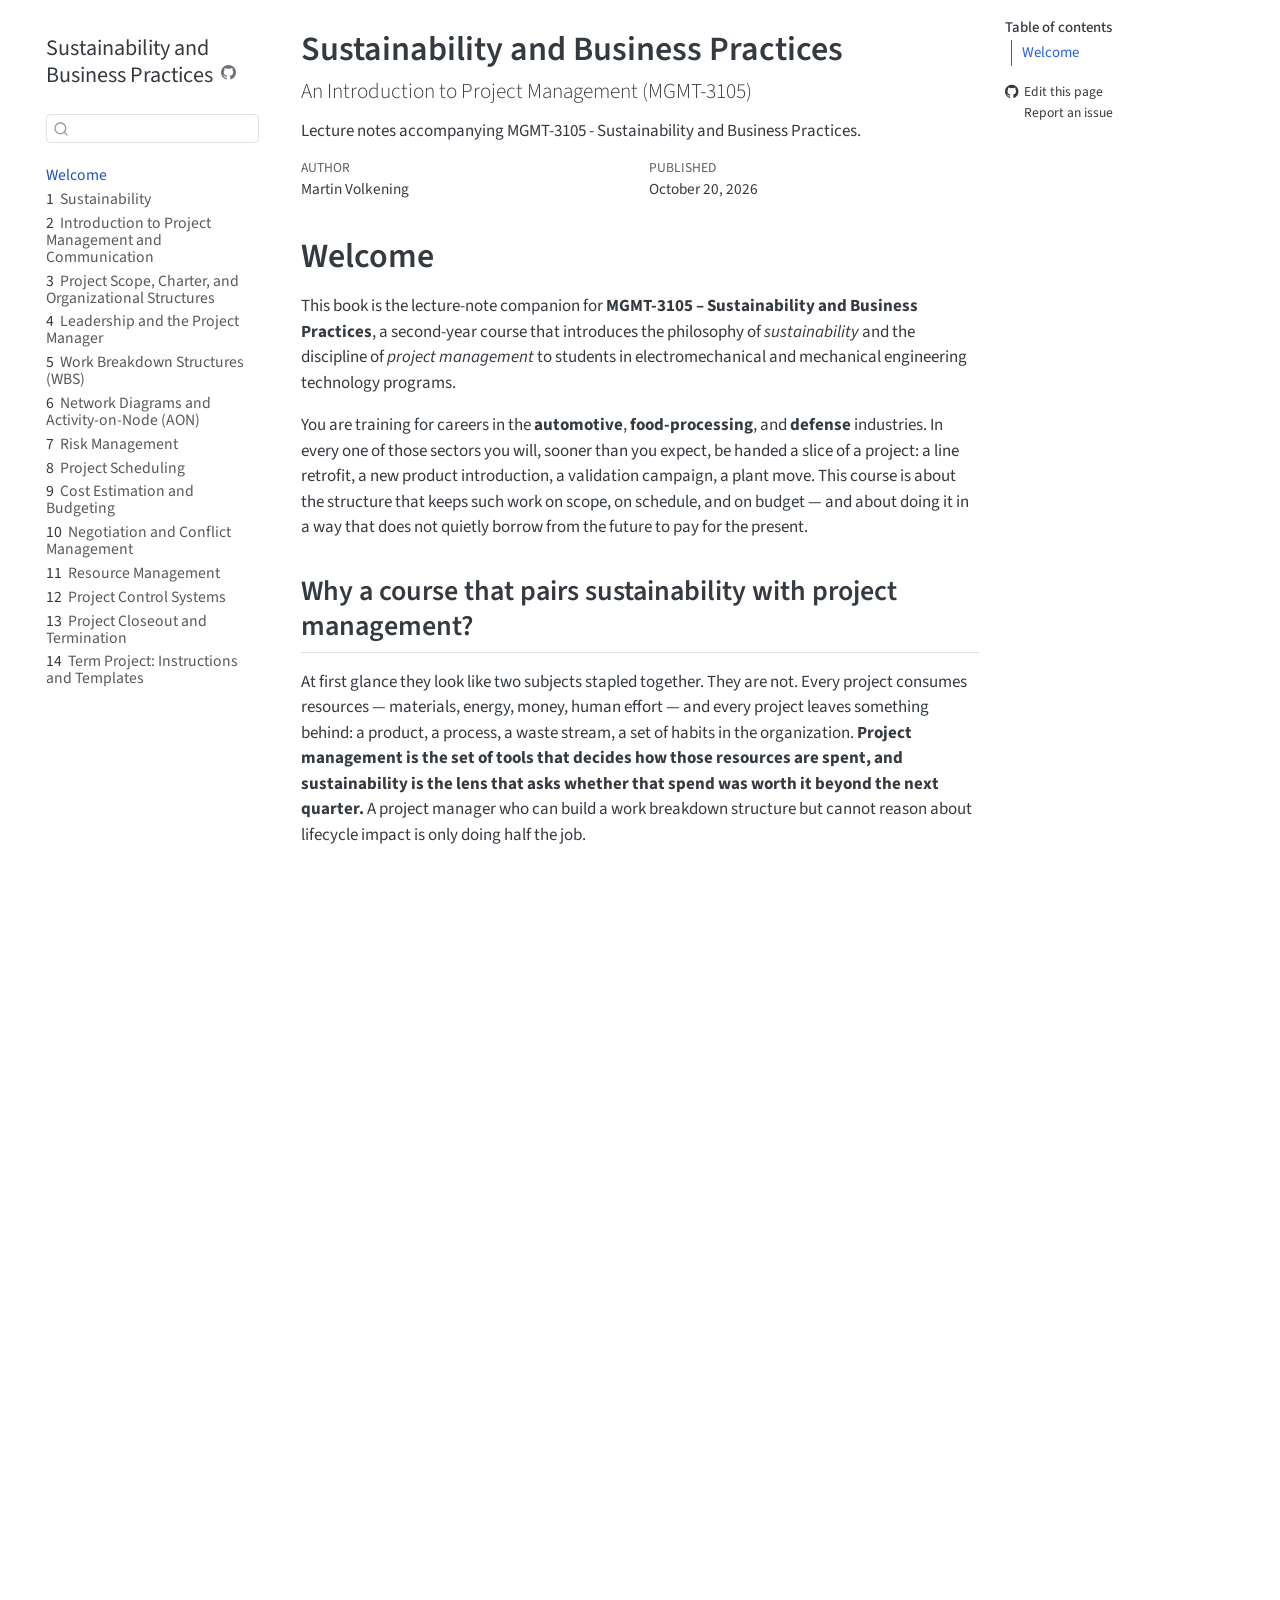
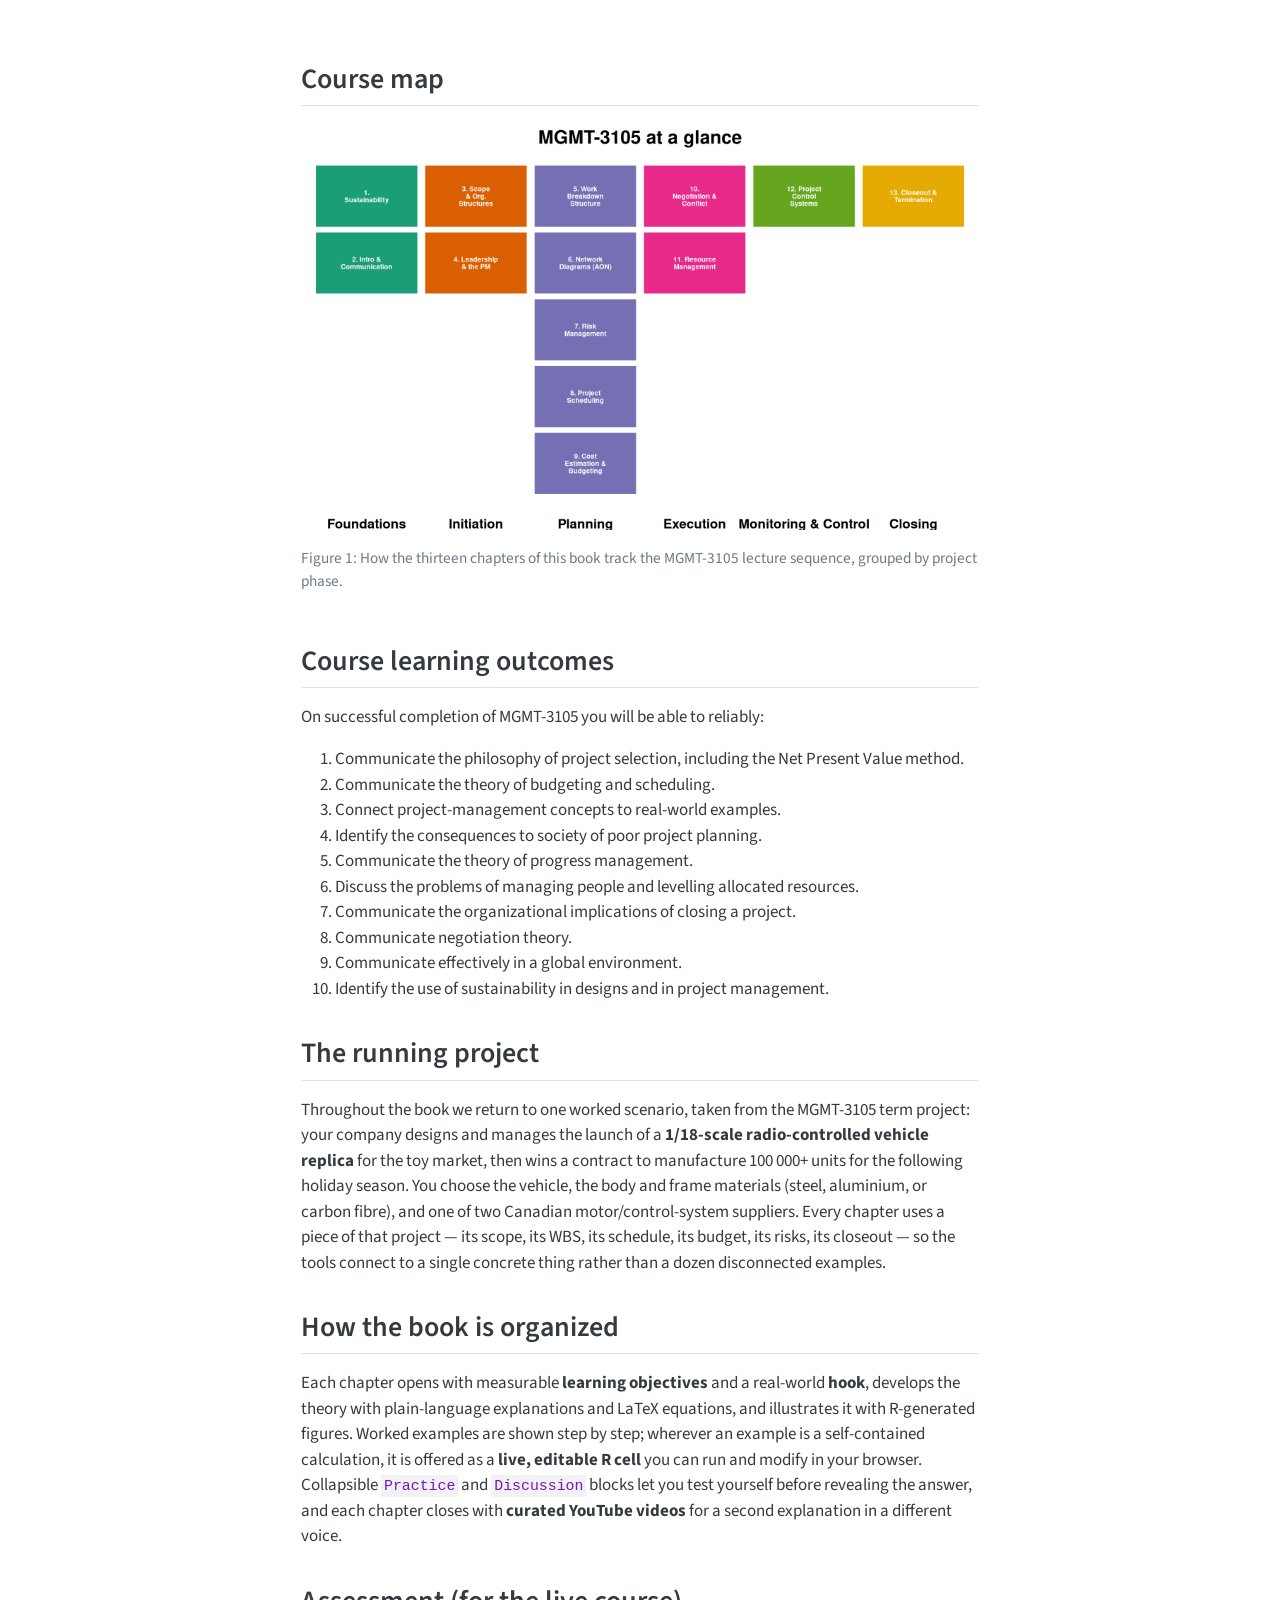
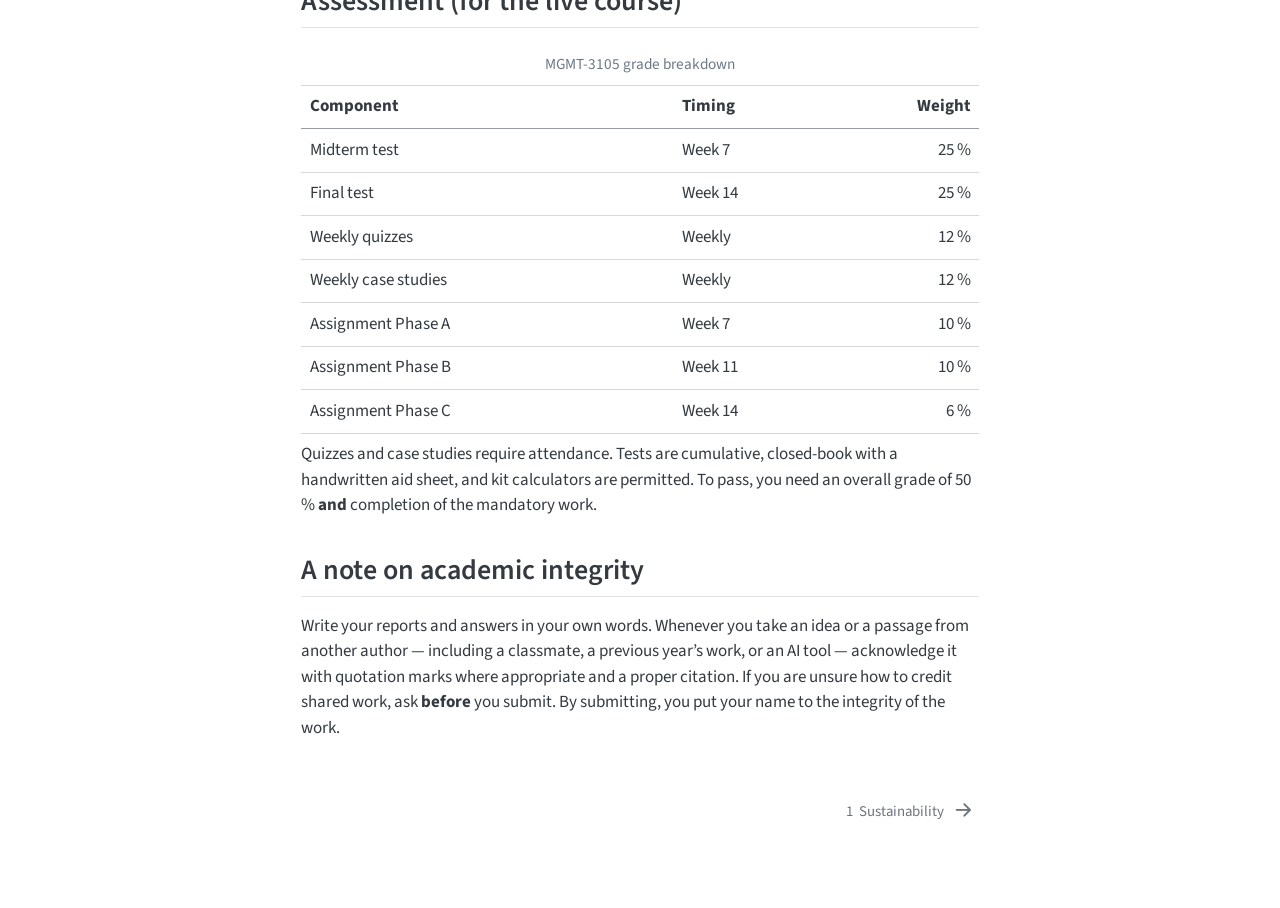
==== index.html @ 84eda0c7 "deploy: f372c3a8474269728cf6afb93cc83ab8e2c984ea" ====
<!DOCTYPE html>
<html xmlns="http://www.w3.org/1999/xhtml" lang="en" xml:lang="en"><head>

<meta charset="utf-8">
<meta name="generator" content="quarto-1.10.19">

<meta name="viewport" content="width=device-width, initial-scale=1.0, user-scalable=yes">

<meta name="author" content="Martin Volkening">
<meta name="dcterms.date" content="2026-10-20">
<meta name="description" content="Lecture notes accompanying MGMT-3105 - Sustainability and Business Practices.">

<title>Sustainability and Business Practices</title>
<style>
/* Default styles provided by pandoc.
** See https://pandoc.org/MANUAL.html#variables-for-html for config info.
*/
span.smallcaps{font-variant: small-caps;}
div.columns{display: flex; gap: 1.5em;}
div.column{flex: auto;}
@media screen {
div.columns{gap: min(4vw, 1.5em);}
div.column{overflow-x: auto;}
}
div.hanging-indent{margin-left: 1.5em; text-indent: -1.5em;}
ul.task-list{list-style: none;}
ul.task-list li input[type="checkbox"] {
  width: 0.8em;
  margin: 0 0.8em 0.2em -1em; /* quarto-specific, see https://github.com/quarto-dev/quarto-cli/issues/4556 */ 
  vertical-align: middle;
}
</style>


<script src="site_libs/quarto-nav/quarto-nav.js"></script>
<script src="site_libs/quarto-nav/headroom.min.js"></script>
<script src="site_libs/clipboard/clipboard.min.js"></script>
<script src="site_libs/quarto-search/autocomplete.umd.js"></script>
<script src="site_libs/quarto-search/fuse.min.js"></script>
<script src="site_libs/quarto-search/quarto-search.js"></script>
<meta name="quarto:offset" content="./">
<link href="./01-Sustainability.html" rel="next">
<script src="site_libs/quarto-html/quarto.js" type="module"></script>
<script src="site_libs/quarto-html/tabsets/tabsets.js" type="module"></script>
<script src="site_libs/quarto-html/popper.min.js"></script>
<script src="site_libs/quarto-html/tippy.umd.min.js"></script>
<script src="site_libs/quarto-html/anchor.min.js"></script>
<link href="site_libs/quarto-html/tippy.css" rel="stylesheet">
<link href="site_libs/quarto-html/quarto-syntax-highlighting-bf27225e3a48a9273f3daa8f8e829971.css" rel="stylesheet" id="quarto-text-highlighting-styles">
<script src="site_libs/bootstrap/bootstrap.min.js"></script>
<link href="site_libs/bootstrap/bootstrap-icons.css" rel="stylesheet">
<link href="site_libs/bootstrap/bootstrap-6e84ce00354d0982096031bcf17844bd.min.css" rel="stylesheet" append-hash="true" id="quarto-bootstrap" data-mode="light">
<script id="quarto-search-options" type="application/json">{
  "location": "sidebar",
  "copy-button": false,
  "collapse-after": 3,
  "panel-placement": "start",
  "type": "textbox",
  "limit": 50,
  "keyboard-shortcut": [
    "f",
    "/",
    "s"
  ],
  "show-item-context": false,
  "language": {
    "search-no-results-text": "No results",
    "search-matching-documents-text": "matching documents",
    "search-copy-link-title": "Copy link to search",
    "search-hide-matches-text": "Hide additional matches",
    "search-more-match-text": "more match in this document",
    "search-more-matches-text": "more matches in this document",
    "search-clear-button-title": "Clear",
    "search-text-placeholder": "",
    "search-detached-cancel-button-title": "Cancel",
    "search-submit-button-title": "Submit",
    "search-label": "Search"
  }
}</script>
<script src="site_libs/jquery-3.6.0/jquery-3.6.0.min.js"></script>


<link rel="stylesheet" href="style.css">
</head>

<body class="nav-sidebar floating quarto-light">

<div id="quarto-search-results"></div>
  <header id="quarto-header" class="headroom fixed-top">
  <nav class="quarto-secondary-nav">
    <div class="container-fluid d-flex">
      <button type="button" class="quarto-btn-toggle btn" data-bs-toggle="collapse" role="button" data-bs-target=".quarto-sidebar-collapse-item" aria-controls="quarto-sidebar" aria-expanded="false" aria-label="Toggle sidebar navigation" onclick="if (window.quartoToggleHeadroom) { window.quartoToggleHeadroom(); }">
        <i class="bi bi-layout-text-sidebar-reverse"></i>
      </button>
        <nav class="quarto-page-breadcrumbs" aria-label="breadcrumb"><ol class="breadcrumb"><li class="breadcrumb-item"><a href="./index.html">Welcome</a></li></ol></nav>
        <a class="flex-grow-1" role="navigation" data-bs-toggle="collapse" data-bs-target=".quarto-sidebar-collapse-item" aria-controls="quarto-sidebar" aria-expanded="false" aria-label="Toggle sidebar navigation" onclick="if (window.quartoToggleHeadroom) { window.quartoToggleHeadroom(); }">      
        </a>
      <button type="button" class="btn quarto-search-button" aria-label="Search" onclick="window.quartoOpenSearch();">
        <i class="bi bi-search"></i>
      </button>
    </div>
  </nav>
</header>
<!-- content -->
<div id="quarto-content" class="quarto-container page-columns page-rows-contents page-layout-article">
<!-- sidebar -->
  <nav id="quarto-sidebar" class="sidebar collapse collapse-horizontal quarto-sidebar-collapse-item sidebar-navigation floating overflow-auto">
    <div class="pt-lg-2 mt-2 text-left sidebar-header">
    <div class="sidebar-title mb-0 py-0">
      <a href="./">Sustainability and Business Practices</a> 
        <div class="sidebar-tools-main">
    <a href="https://github.com/Prof-MV/Sustainability-and-Business-Practices" title="Source Code" class="quarto-navigation-tool px-1" aria-label="Source Code"><i class="bi bi-github"></i></a>
</div>
    </div>
      </div>
        <div class="mt-2 flex-shrink-0 align-items-center">
        <div class="sidebar-search">
        <div id="quarto-search" class="" title="Search"></div>
        </div>
        </div>
    <div class="sidebar-menu-container"> 
    <ul class="list-unstyled mt-1">
        <li class="sidebar-item">
  <div class="sidebar-item-container"> 
  <a href="./index.html" class="sidebar-item-text sidebar-link active">
 <span class="menu-text">Welcome</span></a>
  </div>
</li>
        <li class="sidebar-item">
  <div class="sidebar-item-container"> 
  <a href="./01-Sustainability.html" class="sidebar-item-text sidebar-link">
 <span class="menu-text"><span class="chapter-number">1</span>&nbsp; <span class="chapter-title">Sustainability</span></span></a>
  </div>
</li>
        <li class="sidebar-item">
  <div class="sidebar-item-container"> 
  <a href="./02-Introduction-and-Communication.html" class="sidebar-item-text sidebar-link">
 <span class="menu-text"><span class="chapter-number">2</span>&nbsp; <span class="chapter-title">Introduction to Project Management and Communication</span></span></a>
  </div>
</li>
        <li class="sidebar-item">
  <div class="sidebar-item-container"> 
  <a href="./03-Scope-and-Organizational-Structures.html" class="sidebar-item-text sidebar-link">
 <span class="menu-text"><span class="chapter-number">3</span>&nbsp; <span class="chapter-title">Project Scope, Charter, and Organizational Structures</span></span></a>
  </div>
</li>
        <li class="sidebar-item">
  <div class="sidebar-item-container"> 
  <a href="./04-Leadership-and-the-Project-Manager.html" class="sidebar-item-text sidebar-link">
 <span class="menu-text"><span class="chapter-number">4</span>&nbsp; <span class="chapter-title">Leadership and the Project Manager</span></span></a>
  </div>
</li>
        <li class="sidebar-item">
  <div class="sidebar-item-container"> 
  <a href="./05-Work-Breakdown-Structures.html" class="sidebar-item-text sidebar-link">
 <span class="menu-text"><span class="chapter-number">5</span>&nbsp; <span class="chapter-title">Work Breakdown Structures (WBS)</span></span></a>
  </div>
</li>
        <li class="sidebar-item">
  <div class="sidebar-item-container"> 
  <a href="./06-Network-Diagrams-and-AON.html" class="sidebar-item-text sidebar-link">
 <span class="menu-text"><span class="chapter-number">6</span>&nbsp; <span class="chapter-title">Network Diagrams and Activity-on-Node (AON)</span></span></a>
  </div>
</li>
        <li class="sidebar-item">
  <div class="sidebar-item-container"> 
  <a href="./07-Risk-Management.html" class="sidebar-item-text sidebar-link">
 <span class="menu-text"><span class="chapter-number">7</span>&nbsp; <span class="chapter-title">Risk Management</span></span></a>
  </div>
</li>
        <li class="sidebar-item">
  <div class="sidebar-item-container"> 
  <a href="./08-Project-Scheduling.html" class="sidebar-item-text sidebar-link">
 <span class="menu-text"><span class="chapter-number">8</span>&nbsp; <span class="chapter-title">Project Scheduling</span></span></a>
  </div>
</li>
        <li class="sidebar-item">
  <div class="sidebar-item-container"> 
  <a href="./09-Cost-Estimation-and-Budgeting.html" class="sidebar-item-text sidebar-link">
 <span class="menu-text"><span class="chapter-number">9</span>&nbsp; <span class="chapter-title">Cost Estimation and Budgeting</span></span></a>
  </div>
</li>
        <li class="sidebar-item">
  <div class="sidebar-item-container"> 
  <a href="./10-Negotiation-and-Conflict-Management.html" class="sidebar-item-text sidebar-link">
 <span class="menu-text"><span class="chapter-number">10</span>&nbsp; <span class="chapter-title">Negotiation and Conflict Management</span></span></a>
  </div>
</li>
        <li class="sidebar-item">
  <div class="sidebar-item-container"> 
  <a href="./11-Resource-Management.html" class="sidebar-item-text sidebar-link">
 <span class="menu-text"><span class="chapter-number">11</span>&nbsp; <span class="chapter-title">Resource Management</span></span></a>
  </div>
</li>
        <li class="sidebar-item">
  <div class="sidebar-item-container"> 
  <a href="./12-Project-Control-Systems.html" class="sidebar-item-text sidebar-link">
 <span class="menu-text"><span class="chapter-number">12</span>&nbsp; <span class="chapter-title">Project Control Systems</span></span></a>
  </div>
</li>
        <li class="sidebar-item">
  <div class="sidebar-item-container"> 
  <a href="./13-Project-Closeout-and-Termination.html" class="sidebar-item-text sidebar-link">
 <span class="menu-text"><span class="chapter-number">13</span>&nbsp; <span class="chapter-title">Project Closeout and Termination</span></span></a>
  </div>
</li>
        <li class="sidebar-item">
  <div class="sidebar-item-container"> 
  <a href="./14-Term-Project.html" class="sidebar-item-text sidebar-link">
 <span class="menu-text"><span class="chapter-number">14</span>&nbsp; <span class="chapter-title">Term Project: Instructions and Templates</span></span></a>
  </div>
</li>
    </ul>
    </div>
</nav>
<div id="quarto-sidebar-glass" class="quarto-sidebar-collapse-item" data-bs-toggle="collapse" data-bs-target=".quarto-sidebar-collapse-item"></div>
<!-- margin-sidebar -->
    <div id="quarto-margin-sidebar" class="sidebar margin-sidebar">
        <nav id="TOC" role="doc-toc" class="toc-active">
    <h2 id="toc-title">Table of contents</h2>
   
  <ul>
  <li><a href="#welcome" id="toc-welcome" class="nav-link active" data-scroll-target="#welcome">Welcome</a>
  <ul class="collapse">
  <li><a href="#why-a-course-that-pairs-sustainability-with-project-management" id="toc-why-a-course-that-pairs-sustainability-with-project-management" class="nav-link" data-scroll-target="#why-a-course-that-pairs-sustainability-with-project-management">Why a course that pairs sustainability with project management?</a></li>
  <li><a href="#course-map" id="toc-course-map" class="nav-link" data-scroll-target="#course-map">Course map</a></li>
  <li><a href="#course-learning-outcomes" id="toc-course-learning-outcomes" class="nav-link" data-scroll-target="#course-learning-outcomes">Course learning outcomes</a></li>
  <li><a href="#the-running-project" id="toc-the-running-project" class="nav-link" data-scroll-target="#the-running-project">The running project</a></li>
  <li><a href="#how-the-book-is-organized" id="toc-how-the-book-is-organized" class="nav-link" data-scroll-target="#how-the-book-is-organized">How the book is organized</a></li>
  <li><a href="#assessment-for-the-live-course" id="toc-assessment-for-the-live-course" class="nav-link" data-scroll-target="#assessment-for-the-live-course">Assessment (for the live course)</a></li>
  <li><a href="#a-note-on-academic-integrity" id="toc-a-note-on-academic-integrity" class="nav-link" data-scroll-target="#a-note-on-academic-integrity">A note on academic integrity</a></li>
  </ul></li>
  </ul>
<div class="toc-actions"><ul><li><a href="https://github.com/Prof-MV/Sustainability-and-Business-Practices/edit/main/index.qmd" class="toc-action"><i class="bi bi-github"></i>Edit this page</a></li><li><a href="https://github.com/Prof-MV/Sustainability-and-Business-Practices/issues/new" class="toc-action"><i class="bi empty"></i>Report an issue</a></li></ul></div></nav>
    </div>
<!-- main -->
<main class="content" id="quarto-document-content">

<header id="title-block-header" class="quarto-title-block default">
<div class="quarto-title">
<h1 class="title">Sustainability and Business Practices</h1>
<p class="subtitle lead">An Introduction to Project Management (MGMT-3105)</p>
</div>

<div>
  <div class="description">
    Lecture notes accompanying MGMT-3105 - Sustainability and Business Practices.
  </div>
</div>


<div class="quarto-title-meta">

    <div>
    <div class="quarto-title-meta-heading">Author</div>
    <div class="quarto-title-meta-contents">
             <p>Martin Volkening </p>
          </div>
  </div>
    
    <div>
    <div class="quarto-title-meta-heading">Published</div>
    <div class="quarto-title-meta-contents">
      <p class="date">October 20, 2026</p>
    </div>
  </div>
  
    
  </div>
  


</header>


<section id="welcome" class="level1 unnumbered">
<h1 class="unnumbered">Welcome</h1>
<p>This book is the lecture-note companion for <strong>MGMT-3105 – Sustainability and Business Practices</strong>, a second-year course that introduces the philosophy of <em>sustainability</em> and the discipline of <em>project management</em> to students in electromechanical and mechanical engineering technology programs.</p>
<p>You are training for careers in the <strong>automotive</strong>, <strong>food-processing</strong>, and <strong>defense</strong> industries. In every one of those sectors you will, sooner than you expect, be handed a slice of a project: a line retrofit, a new product introduction, a validation campaign, a plant move. This course is about the structure that keeps such work on scope, on schedule, and on budget — and about doing it in a way that does not quietly borrow from the future to pay for the present.</p>
<section id="why-a-course-that-pairs-sustainability-with-project-management" class="level2 unnumbered">
<h2 class="unnumbered anchored" data-anchor-id="why-a-course-that-pairs-sustainability-with-project-management">Why a course that pairs sustainability with project management?</h2>
<p>At first glance they look like two subjects stapled together. They are not. Every project consumes resources — materials, energy, money, human effort — and every project leaves something behind: a product, a process, a waste stream, a set of habits in the organization. <strong>Project management is the set of tools that decides how those resources are spent, and sustainability is the lens that asks whether that spend was worth it beyond the next quarter.</strong> A project manager who can build a work breakdown structure but cannot reason about lifecycle impact is only doing half the job.</p>
<div style="position: relative; padding-bottom: 56.25%; height: 0; overflow: hidden; max-width: 100%;">
<p><iframe style="position: absolute; top: 0; left: 0; width: 100%; height: 100%;" src="https://www.youtube.com/embed/Jk-JwtScIlw" title="What Is Project Management? (Association for Project Management)" frameborder="0" allow="accelerometer; autoplay; clipboard-write; encrypted-media; gyroscope; picture-in-picture; web-share" referrerpolicy="strict-origin-when-cross-origin" allowfullscreen=""> </iframe></p>
</div>
<div style="position: relative; padding-bottom: 56.25%; height: 0; overflow: hidden; max-width: 100%;">
<p><iframe style="position: absolute; top: 0; left: 0; width: 100%; height: 100%;" src="https://www.youtube.com/embed/7V8oFI4GYMY" title="What Is Sustainable Development? (FN-sambandet)" frameborder="0" allow="accelerometer; autoplay; clipboard-write; encrypted-media; gyroscope; picture-in-picture; web-share" referrerpolicy="strict-origin-when-cross-origin" allowfullscreen=""> </iframe></p>
</div>
</section>
<section id="course-map" class="level2 unnumbered">
<h2 class="unnumbered anchored" data-anchor-id="course-map">Course map</h2>
<div class="cell" data-layout-align="center">
<div class="cell-output-display">
<div id="fig-course-map" class="quarto-float quarto-figure quarto-figure-center anchored" data-fig-align="center">
<figure class="quarto-float quarto-float-fig figure">
<div aria-describedby="fig-course-map-caption-0ceaefa1-69ba-4598-a22c-09a6ac19f8ca">
<img src="index_files/figure-html/fig-course-map-1.png" class="img-fluid quarto-figure quarto-figure-center figure-img" width="960">
</div>
<figcaption class="quarto-float-caption-bottom quarto-float-caption quarto-float-fig" id="fig-course-map-caption-0ceaefa1-69ba-4598-a22c-09a6ac19f8ca">
Figure&nbsp;1: How the thirteen chapters of this book track the MGMT-3105 lecture sequence, grouped by project phase.
</figcaption>
</figure>
</div>
</div>
</div>
</section>
<section id="course-learning-outcomes" class="level2 unnumbered">
<h2 class="unnumbered anchored" data-anchor-id="course-learning-outcomes">Course learning outcomes</h2>
<p>On successful completion of MGMT-3105 you will be able to reliably:</p>
<ol type="1">
<li>Communicate the philosophy of project selection, including the Net Present Value method.</li>
<li>Communicate the theory of budgeting and scheduling.</li>
<li>Connect project-management concepts to real-world examples.</li>
<li>Identify the consequences to society of poor project planning.</li>
<li>Communicate the theory of progress management.</li>
<li>Discuss the problems of managing people and levelling allocated resources.</li>
<li>Communicate the organizational implications of closing a project.</li>
<li>Communicate negotiation theory.</li>
<li>Communicate effectively in a global environment.</li>
<li>Identify the use of sustainability in designs and in project management.</li>
</ol>
</section>
<section id="the-running-project" class="level2 unnumbered">
<h2 class="unnumbered anchored" data-anchor-id="the-running-project">The running project</h2>
<p>Throughout the book we return to one worked scenario, taken from the MGMT-3105 term project: your company designs and manages the launch of a <strong>1/18-scale radio-controlled vehicle replica</strong> for the toy market, then wins a contract to manufacture 100 000+ units for the following holiday season. You choose the vehicle, the body and frame materials (steel, aluminium, or carbon fibre), and one of two Canadian motor/control-system suppliers. Every chapter uses a piece of that project — its scope, its WBS, its schedule, its budget, its risks, its closeout — so the tools connect to a single concrete thing rather than a dozen disconnected examples.</p>
</section>
<section id="how-the-book-is-organized" class="level2 unnumbered">
<h2 class="unnumbered anchored" data-anchor-id="how-the-book-is-organized">How the book is organized</h2>
<p>Each chapter opens with measurable <strong>learning objectives</strong> and a real-world <strong>hook</strong>, develops the theory with plain-language explanations and LaTeX equations, and illustrates it with R-generated figures. Worked examples are shown step by step; wherever an example is a self-contained calculation, it is offered as a <strong>live, editable R cell</strong> you can run and modify in your browser. Collapsible <code>Practice</code> and <code>Discussion</code> blocks let you test yourself before revealing the answer, and each chapter closes with <strong>curated YouTube videos</strong> for a second explanation in a different voice.</p>
</section>
<section id="assessment-for-the-live-course" class="level2 unnumbered">
<h2 class="unnumbered anchored" data-anchor-id="assessment-for-the-live-course">Assessment (for the live course)</h2>
<table class="caption-top table">
<caption>MGMT-3105 grade breakdown</caption>
<colgroup>
<col style="width: 55%">
<col style="width: 25%">
<col style="width: 20%">
</colgroup>
<thead>
<tr class="header">
<th>Component</th>
<th>Timing</th>
<th style="text-align: right;">Weight</th>
</tr>
</thead>
<tbody>
<tr class="odd">
<td>Midterm test</td>
<td>Week 7</td>
<td style="text-align: right;">25 %</td>
</tr>
<tr class="even">
<td>Final test</td>
<td>Week 14</td>
<td style="text-align: right;">25 %</td>
</tr>
<tr class="odd">
<td>Weekly quizzes</td>
<td>Weekly</td>
<td style="text-align: right;">12 %</td>
</tr>
<tr class="even">
<td>Weekly case studies</td>
<td>Weekly</td>
<td style="text-align: right;">12 %</td>
</tr>
<tr class="odd">
<td>Assignment Phase A</td>
<td>Week 7</td>
<td style="text-align: right;">10 %</td>
</tr>
<tr class="even">
<td>Assignment Phase B</td>
<td>Week 11</td>
<td style="text-align: right;">10 %</td>
</tr>
<tr class="odd">
<td>Assignment Phase C</td>
<td>Week 14</td>
<td style="text-align: right;">6 %</td>
</tr>
</tbody>
</table>
<p>Quizzes and case studies require attendance. Tests are cumulative, closed-book with a handwritten aid sheet, and kit calculators are permitted. To pass, you need an overall grade of 50 % <strong>and</strong> completion of the mandatory work.</p>
</section>
<section id="a-note-on-academic-integrity" class="level2 unnumbered">
<h2 class="unnumbered anchored" data-anchor-id="a-note-on-academic-integrity">A note on academic integrity</h2>
<p>Write your reports and answers in your own words. Whenever you take an idea or a passage from another author — including a classmate, a previous year’s work, or an AI tool — acknowledge it with quotation marks where appropriate and a proper citation. If you are unsure how to credit shared work, ask <strong>before</strong> you submit. By submitting, you put your name to the integrity of the work.</p>


</section>
</section>

</main> <!-- /main -->
<script id="quarto-html-after-body" type="application/javascript">
  window.document.addEventListener("DOMContentLoaded", function (event) {
    const icon = "";
    const anchorJS = new window.AnchorJS();
    anchorJS.options = {
      placement: 'right',
      icon: icon
    };
    anchorJS.add('.anchored');
    const isCodeAnnotation = (el) => {
      for (const clz of el.classList) {
        if (clz.startsWith('code-annotation-')) {                     
          return true;
        }
      }
      return false;
    }
    const onCopySuccess = function(e) {
      // button target
      const button = e.trigger;
      // don't keep focus
      button.blur();
      // flash "checked"
      button.classList.add('code-copy-button-checked');
      var currentTitle = button.getAttribute("title");
      button.setAttribute("title", "Copied!");
      let tooltip;
      if (window.bootstrap) {
        button.setAttribute("data-bs-toggle", "tooltip");
        button.setAttribute("data-bs-placement", "left");
        button.setAttribute("data-bs-title", "Copied!");
        tooltip = new bootstrap.Tooltip(button, 
          { trigger: "manual", 
            customClass: "code-copy-button-tooltip",
            offset: [0, -8]});
        tooltip.show();    
      }
      setTimeout(function() {
        if (tooltip) {
          tooltip.hide();
          button.removeAttribute("data-bs-title");
          button.removeAttribute("data-bs-toggle");
          button.removeAttribute("data-bs-placement");
        }
        button.setAttribute("title", currentTitle);
        button.classList.remove('code-copy-button-checked');
      }, 1000);
      // clear code selection
      e.clearSelection();
    }
    const getTextToCopy = function(trigger) {
      const outerScaffold = trigger.parentElement.cloneNode(true);
      const codeEl = outerScaffold.querySelector('code');
      for (const childEl of codeEl.children) {
        if (isCodeAnnotation(childEl)) {
          childEl.remove();
        }
      }
      return codeEl.innerText;
    }
    const clipboard = new window.ClipboardJS('.code-copy-button:not([data-in-quarto-modal])', {
      text: getTextToCopy
    });
    clipboard.on('success', onCopySuccess);
    if (window.document.getElementById('quarto-embedded-source-code-modal')) {
      const clipboardModal = new window.ClipboardJS('.code-copy-button[data-in-quarto-modal]', {
        text: getTextToCopy,
        container: window.document.getElementById('quarto-embedded-source-code-modal')
      });
      clipboardModal.on('success', onCopySuccess);
    }
      var localhostRegex = new RegExp(/^(?:http|https):\/\/localhost\:?[0-9]*\//);
      var mailtoRegex = new RegExp(/^mailto:/);
        var filterRegex = new RegExp("https:\/\/prof-mv\.github\.io\/Sustainability-and-Business-Practices\/");
      var isInternal = (href) => {
          return filterRegex.test(href) || localhostRegex.test(href) || mailtoRegex.test(href);
      }
      // Inspect non-navigation links and adorn them if external
     var links = window.document.querySelectorAll('a[href]:not(.nav-link):not(.navbar-brand):not(.toc-action):not(.sidebar-link):not(.sidebar-item-toggle):not(.pagination-link):not(.no-external):not([aria-hidden]):not(.dropdown-item):not(.quarto-navigation-tool):not(.about-link)');
      for (var i=0; i<links.length; i++) {
        const link = links[i];
        if (!isInternal(link.href)) {
          // undo the damage that might have been done by quarto-nav.js in the case of
          // links that we want to consider external
          if (link.dataset.originalHref !== undefined) {
            link.href = link.dataset.originalHref;
          }
        }
      }
    function tippyHover(el, contentFn, onTriggerFn, onUntriggerFn) {
      const config = {
        allowHTML: true,
        maxWidth: 500,
        delay: 100,
        arrow: false,
        appendTo: function(el) {
            return el.parentElement;
        },
        interactive: true,
        interactiveBorder: 10,
        theme: 'quarto',
        placement: 'bottom-start',
      };
      if (contentFn) {
        config.content = contentFn;
      }
      if (onTriggerFn) {
        config.onTrigger = onTriggerFn;
      }
      if (onUntriggerFn) {
        config.onUntrigger = onUntriggerFn;
      }
      window.tippy(el, config); 
    }
    const noterefs = window.document.querySelectorAll('a[role="doc-noteref"]');
    for (var i=0; i<noterefs.length; i++) {
      const ref = noterefs[i];
      tippyHover(ref, function() {
        // use id or data attribute instead here
        let href = ref.getAttribute('data-footnote-href') || ref.getAttribute('href');
        try { href = new URL(href).hash; } catch {}
        const id = href.replace(/^#\/?/, "");
        const note = window.document.getElementById(id);
        if (note) {
          return note.innerHTML;
        } else {
          return "";
        }
      });
    }
    const xrefs = window.document.querySelectorAll('a.quarto-xref');
    const processXRef = (id, note) => {
      // Strip column container classes
      const stripColumnClz = (el) => {
        el.classList.remove("page-full", "page-columns");
        if (el.children) {
          for (const child of el.children) {
            stripColumnClz(child);
          }
        }
      }
      stripColumnClz(note)
      if (id === null || id.startsWith('sec-')) {
        // Special case sections, only their first couple elements
        const container = document.createElement("div");
        if (note.children && note.children.length > 2) {
          container.appendChild(note.children[0].cloneNode(true));
          for (let i = 1; i < note.children.length; i++) {
            const child = note.children[i];
            if (child.tagName === "P" && child.innerText === "") {
              continue;
            } else {
              container.appendChild(child.cloneNode(true));
              break;
            }
          }
          if (window.Quarto?.typesetMath) {
            window.Quarto.typesetMath(container);
          }
          return container.innerHTML
        } else {
          if (window.Quarto?.typesetMath) {
            window.Quarto.typesetMath(note);
          }
          return note.innerHTML;
        }
      } else {
        // Remove any anchor links if they are present
        const anchorLink = note.querySelector('a.anchorjs-link');
        if (anchorLink) {
          anchorLink.remove();
        }
        if (window.Quarto?.typesetMath) {
          window.Quarto.typesetMath(note);
        }
        if (note.classList.contains("callout")) {
          return note.outerHTML;
        } else {
          return note.innerHTML;
        }
      }
    }
    for (var i=0; i<xrefs.length; i++) {
      const xref = xrefs[i];
      tippyHover(xref, undefined, function(instance) {
        instance.disable();
        let url = xref.getAttribute('href');
        let hash = undefined; 
        if (url.startsWith('#')) {
          hash = url;
        } else {
          try { hash = new URL(url).hash; } catch {}
        }
        if (hash) {
          const id = hash.replace(/^#\/?/, "");
          const note = window.document.getElementById(id);
          if (note !== null) {
            try {
              const html = processXRef(id, note.cloneNode(true));
              instance.setContent(html);
            } finally {
              instance.enable();
              instance.show();
            }
          } else {
            // See if we can fetch this
            fetch(url.split('#')[0])
            .then(res => res.text())
            .then(html => {
              const parser = new DOMParser();
              const htmlDoc = parser.parseFromString(html, "text/html");
              const note = htmlDoc.getElementById(id);
              if (note !== null) {
                const html = processXRef(id, note);
                instance.setContent(html);
              } 
            }).finally(() => {
              instance.enable();
              instance.show();
            });
          }
        } else {
          // See if we can fetch a full url (with no hash to target)
          // This is a special case and we should probably do some content thinning / targeting
          fetch(url)
          .then(res => res.text())
          .then(html => {
            const parser = new DOMParser();
            const htmlDoc = parser.parseFromString(html, "text/html");
            const note = htmlDoc.querySelector('main.content');
            if (note !== null) {
              // This should only happen for chapter cross references
              // (since there is no id in the URL)
              // remove the first header
              if (note.children.length > 0 && note.children[0].tagName === "HEADER") {
                note.children[0].remove();
              }
              const html = processXRef(null, note);
              instance.setContent(html);
            } 
          }).finally(() => {
            instance.enable();
            instance.show();
          });
        }
      }, function(instance) {
      });
    }
        let selectedAnnoteEl;
        const selectorForAnnotation = ( cell, annotation) => {
          let cellAttr = 'data-code-cell="' + cell + '"';
          let lineAttr = 'data-code-annotation="' +  annotation + '"';
          const selector = 'span[' + cellAttr + '][' + lineAttr + ']';
          return selector;
        }
        const selectCodeLines = (annoteEl) => {
          const doc = window.document;
          const targetCell = annoteEl.getAttribute("data-target-cell");
          const targetAnnotation = annoteEl.getAttribute("data-target-annotation");
          const annoteSpan = window.document.querySelector(selectorForAnnotation(targetCell, targetAnnotation));
          const lines = annoteSpan.getAttribute("data-code-lines").split(",");
          const lineIds = lines.map((line) => {
            return targetCell + "-" + line;
          })
          let top = null;
          let height = null;
          let parent = null;
          if (lineIds.length > 0) {
              //compute the position of the single el (top and bottom and make a div)
              const el = window.document.getElementById(lineIds[0]);
              top = el.offsetTop;
              height = el.offsetHeight;
              parent = el.parentElement.parentElement;
            if (lineIds.length > 1) {
              const lastEl = window.document.getElementById(lineIds[lineIds.length - 1]);
              const bottom = lastEl.offsetTop + lastEl.offsetHeight;
              height = bottom - top;
            }
            if (top !== null && height !== null && parent !== null) {
              // cook up a div (if necessary) and position it 
              let div = window.document.getElementById("code-annotation-line-highlight");
              if (div === null) {
                div = window.document.createElement("div");
                div.setAttribute("id", "code-annotation-line-highlight");
                div.style.position = 'absolute';
                parent.appendChild(div);
              }
              div.style.top = top - 2 + "px";
              div.style.height = height + 4 + "px";
              div.style.left = 0;
              let gutterDiv = window.document.getElementById("code-annotation-line-highlight-gutter");
              if (gutterDiv === null) {
                gutterDiv = window.document.createElement("div");
                gutterDiv.setAttribute("id", "code-annotation-line-highlight-gutter");
                gutterDiv.style.position = 'absolute';
                const codeCell = window.document.getElementById(targetCell);
                const gutter = codeCell.querySelector('.code-annotation-gutter');
                gutter.appendChild(gutterDiv);
              }
              gutterDiv.style.top = top - 2 + "px";
              gutterDiv.style.height = height + 4 + "px";
            }
            selectedAnnoteEl = annoteEl;
          }
        };
        const unselectCodeLines = () => {
          const elementsIds = ["code-annotation-line-highlight", "code-annotation-line-highlight-gutter"];
          elementsIds.forEach((elId) => {
            const div = window.document.getElementById(elId);
            if (div) {
              div.remove();
            }
          });
          selectedAnnoteEl = undefined;
        };
          // Handle positioning of the toggle
      window.addEventListener(
        "resize",
        throttle(() => {
          elRect = undefined;
          if (selectedAnnoteEl) {
            selectCodeLines(selectedAnnoteEl);
          }
        }, 10)
      );
      function throttle(fn, ms) {
      let throttle = false;
      let timer;
        return (...args) => {
          if(!throttle) { // first call gets through
              fn.apply(this, args);
              throttle = true;
          } else { // all the others get throttled
              if(timer) clearTimeout(timer); // cancel #2
              timer = setTimeout(() => {
                fn.apply(this, args);
                timer = throttle = false;
              }, ms);
          }
        };
      }
        // Attach click handler to the DT
        const annoteDls = window.document.querySelectorAll('dt[data-target-cell]');
        for (const annoteDlNode of annoteDls) {
          annoteDlNode.addEventListener('click', (event) => {
            const clickedEl = event.target;
            if (clickedEl !== selectedAnnoteEl) {
              unselectCodeLines();
              const activeEl = window.document.querySelector('dt[data-target-cell].code-annotation-active');
              if (activeEl) {
                activeEl.classList.remove('code-annotation-active');
              }
              selectCodeLines(clickedEl);
              clickedEl.classList.add('code-annotation-active');
            } else {
              // Unselect the line
              unselectCodeLines();
              clickedEl.classList.remove('code-annotation-active');
            }
          });
        }
    const findCites = (el) => {
      const parentEl = el.parentElement;
      if (parentEl) {
        const cites = parentEl.dataset.cites;
        if (cites) {
          return {
            el,
            cites: cites.split(' ')
          };
        } else {
          return findCites(el.parentElement)
        }
      } else {
        return undefined;
      }
    };
    var bibliorefs = window.document.querySelectorAll('a[role="doc-biblioref"]');
    for (var i=0; i<bibliorefs.length; i++) {
      const ref = bibliorefs[i];
      const citeInfo = findCites(ref);
      if (citeInfo) {
        tippyHover(citeInfo.el, function() {
          var popup = window.document.createElement('div');
          citeInfo.cites.forEach(function(cite) {
            var citeDiv = window.document.createElement('div');
            citeDiv.classList.add('hanging-indent');
            citeDiv.classList.add('csl-entry');
            var biblioDiv = window.document.getElementById('ref-' + cite);
            if (biblioDiv) {
              citeDiv.innerHTML = biblioDiv.innerHTML;
            }
            popup.appendChild(citeDiv);
          });
          return popup.innerHTML;
        });
      }
    }
  });
  </script>
<nav class="page-navigation">
  <div class="nav-page nav-page-previous">
  </div>
  <div class="nav-page nav-page-next">
      <a href="./01-Sustainability.html" class="pagination-link" aria-label="Sustainability">
        <span class="nav-page-text"><span class="chapter-number">1</span>&nbsp; <span class="chapter-title">Sustainability</span></span> <i class="bi bi-arrow-right-short"></i>
      </a>
  </div>
</nav>
</div> <!-- /content -->




<footer class="footer"><div class="nav-footer"><div class="nav-footer-center"><div class="toc-actions d-sm-block d-md-none"><ul><li><a href="https://github.com/Prof-MV/Sustainability-and-Business-Practices/edit/main/index.qmd" class="toc-action"><i class="bi bi-github"></i>Edit this page</a></li><li><a href="https://github.com/Prof-MV/Sustainability-and-Business-Practices/issues/new" class="toc-action"><i class="bi empty"></i>Report an issue</a></li></ul></div></div></div></footer></body></html>
---- site_libs/quarto-html/tippy.css ----
.tippy-box[data-animation=fade][data-state=hidden]{opacity:0}[data-tippy-root]{max-width:calc(100vw - 10px)}.tippy-box{position:relative;background-color:#333;color:#fff;border-radius:4px;font-size:14px;line-height:1.4;white-space:normal;outline:0;transition-property:transform,visibility,opacity}.tippy-box[data-placement^=top]>.tippy-arrow{bottom:0}.tippy-box[data-placement^=top]>.tippy-arrow:before{bottom:-7px;left:0;border-width:8px 8px 0;border-top-color:initial;transform-origin:center top}.tippy-box[data-placement^=bottom]>.tippy-arrow{top:0}.tippy-box[data-placement^=bottom]>.tippy-arrow:before{top:-7px;left:0;border-width:0 8px 8px;border-bottom-color:initial;transform-origin:center bottom}.tippy-box[data-placement^=left]>.tippy-arrow{right:0}.tippy-box[data-placement^=left]>.tippy-arrow:before{border-width:8px 0 8px 8px;border-left-color:initial;right:-7px;transform-origin:center left}.tippy-box[data-placement^=right]>.tippy-arrow{left:0}.tippy-box[data-placement^=right]>.tippy-arrow:before{left:-7px;border-width:8px 8px 8px 0;border-right-color:initial;transform-origin:center right}.tippy-box[data-inertia][data-state=visible]{transition-timing-function:cubic-bezier(.54,1.5,.38,1.11)}.tippy-arrow{width:16px;height:16px;color:#333}.tippy-arrow:before{content:"";position:absolute;border-color:transparent;border-style:solid}.tippy-content{position:relative;padding:5px 9px;z-index:1}
---- site_libs/quarto-html/quarto-syntax-highlighting-bf27225e3a48a9273f3daa8f8e829971.css ----
/* quarto syntax highlight colors */
:root {
  --quarto-hl-ot-color: #003B4F;
  --quarto-hl-at-color: #657422;
  --quarto-hl-ss-color: #20794D;
  --quarto-hl-an-color: #5E5E5E;
  --quarto-hl-fu-color: #4758AB;
  --quarto-hl-st-color: #20794D;
  --quarto-hl-cf-color: #003B4F;
  --quarto-hl-op-color: #5E5E5E;
  --quarto-hl-er-color: #AD0000;
  --quarto-hl-bn-color: #AD0000;
  --quarto-hl-al-color: #AD0000;
  --quarto-hl-va-color: #111111;
  --quarto-hl-bu-color: inherit;
  --quarto-hl-ex-color: inherit;
  --quarto-hl-pp-color: #AD0000;
  --quarto-hl-in-color: #5E5E5E;
  --quarto-hl-vs-color: #20794D;
  --quarto-hl-wa-color: #5E5E5E;
  --quarto-hl-do-color: #5E5E5E;
  --quarto-hl-im-color: #00769E;
  --quarto-hl-ch-color: #20794D;
  --quarto-hl-dt-color: #AD0000;
  --quarto-hl-fl-color: #AD0000;
  --quarto-hl-co-color: #5E5E5E;
  --quarto-hl-cv-color: #5E5E5E;
  --quarto-hl-cn-color: #8f5902;
  --quarto-hl-sc-color: #5E5E5E;
  --quarto-hl-dv-color: #AD0000;
  --quarto-hl-kw-color: #003B4F;
}

/* other quarto variables */
:root {
  --quarto-font-monospace: SFMono-Regular, Menlo, Monaco, Consolas, "Liberation Mono", "Courier New", monospace;
}

/* syntax highlight based on Pandoc's rules */
pre > code.sourceCode > span {
  color: #003B4F;
}

code.sourceCode > span {
  color: #003B4F;
}

div.sourceCode,
div.sourceCode pre.sourceCode {
  color: #003B4F;
}

/* Normal */
code span {
  color: #003B4F;
}

/* Alert */
code span.al {
  color: #AD0000;
  font-style: inherit;
}

/* Annotation */
code span.an {
  color: #5E5E5E;
  font-style: inherit;
}

/* Attribute */
code span.at {
  color: #657422;
  font-style: inherit;
}

/* BaseN */
code span.bn {
  color: #AD0000;
  font-style: inherit;
}

/* BuiltIn */
code span.bu {
  font-style: inherit;
}

/* ControlFlow */
code span.cf {
  color: #003B4F;
  font-weight: bold;
  font-style: inherit;
}

/* Char */
code span.ch {
  color: #20794D;
  font-style: inherit;
}

/* Constant */
code span.cn {
  color: #8f5902;
  font-style: inherit;
}

/* Comment */
code span.co {
  color: #5E5E5E;
  font-style: inherit;
}

/* CommentVar */
code span.cv {
  color: #5E5E5E;
  font-style: italic;
}

/* Documentation */
code span.do {
  color: #5E5E5E;
  font-style: italic;
}

/* DataType */
code span.dt {
  color: #AD0000;
  font-style: inherit;
}

/* DecVal */
code span.dv {
  color: #AD0000;
  font-style: inherit;
}

/* Error */
code span.er {
  color: #AD0000;
  font-style: inherit;
}

/* Extension */
code span.ex {
  font-style: inherit;
}

/* Float */
code span.fl {
  color: #AD0000;
  font-style: inherit;
}

/* Function */
code span.fu {
  color: #4758AB;
  font-style: inherit;
}

/* Import */
code span.im {
  color: #00769E;
  font-style: inherit;
}

/* Information */
code span.in {
  color: #5E5E5E;
  font-style: inherit;
}

/* Keyword */
code span.kw {
  color: #003B4F;
  font-weight: bold;
  font-style: inherit;
}

/* Operator */
code span.op {
  color: #5E5E5E;
  font-style: inherit;
}

/* Other */
code span.ot {
  color: #003B4F;
  font-style: inherit;
}

/* Preprocessor */
code span.pp {
  color: #AD0000;
  font-style: inherit;
}

/* SpecialChar */
code span.sc {
  color: #5E5E5E;
  font-style: inherit;
}

/* SpecialString */
code span.ss {
  color: #20794D;
  font-style: inherit;
}

/* String */
code span.st {
  color: #20794D;
  font-style: inherit;
}

/* Variable */
code span.va {
  color: #111111;
  font-style: inherit;
}

/* VerbatimString */
code span.vs {
  color: #20794D;
  font-style: inherit;
}

/* Warning */
code span.wa {
  color: #5E5E5E;
  font-style: italic;
}

.prevent-inlining {
  content: "</";
}

/*# sourceMappingURL=8be38f48d34c45af72792cbd699585e7.css.map */
---- style.css ----
p.caption {
  color: #777;
  margin-top: 10px;
}
p code {
  white-space: inherit;
}
pre {
  word-break: normal;
  word-wrap: normal;
}
pre code {
  white-space: inherit;
}

/*--- LOGO in Table of Contents ---*/
.toc-logo {
  /* Set a maximum width for the area the logo occupies */
  width: 200px !important; 
  margin: 0 auto; /* Center the logo container */
  display: block;
}

.toc-logo img {
  /* Ensure the image scales within the container */
  max-width: 100%; 
  height: auto;
  margin-bottom: 10px;
}

/* Optional: Adjust the space above the logo */
.summary > li:first-child { 
  height: auto !important;
  padding-top: 10px;
}
/* Style for the Question Box */
.question {
  padding: 1.5em;
  margin-top: 1.5em;
  margin-bottom: 1.5em;
  background-color: #f8f9fa; /* Light gray background */
  border-left: 6px solid #2c3e50; /* Thick dark sidebar */
  border-radius: 4px;
  box-shadow: 2px 2px 5px rgba(0,0,0,0.05);
}

/* Automatically adds a "Question" label at the top */
.question::before {
  content: "QUESTION";
  display: block;
  font-weight: bold;
  font-size: 0.8em;
  color: #2c3e50;
  margin-bottom: 0.5em;
  text-transform: uppercase;
  letter-spacing: 1px;
}

/* Optional: Italicize math inside questions slightly */
.question em {
  color: #34495e;
}

/* Style for the Answer Box */
.answer {
  padding: 1.5em;
  margin-top: 0.5em; /* Closer to the question */
  margin-bottom: 2em;
  background-color: #f1f8f1; /* Very light mint green */
  border-left: 2px dashed #27ae60; /* Thinner green dashed line */
  border-radius: 4px;
}

/* Automatically adds a "Solution" label */
.answer::before {
  content: "Solution:";
  display: block;
  font-weight: bold;
  font-style: italic;
  color: #27ae60;
  margin-bottom: 0.5em;
}

/* Optional: Make the math results stand out in the answer */
.answer .math.display {
  color: #1a531b;
}

/*--- Case Study callout: a "case file" look, unmistakable from the rest
      of the chapter and from the book's other (.callout-note /
      .callout-important / .callout-warning) asides. ---*/
.callout.case-study {
  border-left: 6px solid #8a5a00;
  background-color: #fffaf0;
  border-radius: 4px;
}

.callout.case-study .callout-header {
  background-color: #fbead1;
  font-family: "Courier New", Consolas, monospace;
  letter-spacing: 0.02em;
}

.callout.case-study .callout-icon::before {
  background-image: none !important;
}

.callout.case-study .callout-title-container {
  font-weight: bold;
}

/*--- Interactive AON node-fill widget (ch6: fill ES/EF/LS/LF, then check) ---*/
.aon-widget {
  margin: 1.5em 0;
}

.aon-diagram-scroll {
  overflow-x: auto;
  padding-bottom: 4px;
}

.aon-diagram {
  position: relative;
  display: flex;
  align-items: stretch;
  gap: 46px;
  padding: 34px 14px 20px;
  min-width: 740px;
}

.aon-svg-layer {
  position: absolute;
  top: 0;
  left: 0;
  pointer-events: none;
  z-index: 0;
}

.aon-col {
  display: flex;
  flex-direction: column;
  justify-content: center;
  gap: 26px;
  position: relative;
  z-index: 1;
}

.aon-node {
  width: 128px;
  position: relative;
  border: 2px solid #2E86C1;
  border-radius: 6px;
  background-color: #D6EAF8;
  cursor: pointer;
  transition: border-color 0.15s, box-shadow 0.15s, background-color 0.15s;
}

.aon-node-id {
  position: absolute;
  top: -22px;
  left: 2px;
  font-weight: bold;
  color: #2E86C1;
  font-size: 0.95em;
}

.aon-node-grid {
  display: grid;
  grid-template-columns: repeat(3, 1fr);
  grid-template-rows: repeat(2, 1fr);
  text-align: center;
  font-size: 0.85em;
}

.aon-cell {
  border: 1px solid rgba(46, 134, 193, 0.35);
  min-height: 30px;
  display: flex;
  align-items: center;
  justify-content: center;
  padding: 2px;
}

.aon-cell.static {
  font-weight: bold;
  background-color: rgba(46, 134, 193, 0.12);
}

.aon-cell input {
  width: 100%;
  border: none;
  background: transparent;
  text-align: center;
  font-size: 0.95em;
  color: inherit;
  -moz-appearance: textfield;
}

.aon-cell input::-webkit-outer-spin-button,
.aon-cell input::-webkit-inner-spin-button {
  -webkit-appearance: none;
  margin: 0;
}

.aon-cell input:focus {
  outline: 2px solid #2E86C1;
  outline-offset: -2px;
}

.aon-cell.correct {
  background-color: #D4EFDF;
}

.aon-cell.incorrect {
  background-color: #FADBD8;
}

.aon-node.cp-selected {
  border-color: #F39C12;
  box-shadow: 0 0 0 3px rgba(243, 156, 18, 0.35);
}

.aon-node.cp-correct {
  border-color: #27AE60;
  background-color: #D4EFDF;
  box-shadow: 0 0 0 3px rgba(39, 174, 96, 0.35);
}

.aon-node.cp-missed {
  border-color: #C0392B;
  box-shadow: 0 0 0 3px rgba(192, 57, 43, 0.35);
}

.aon-node.cp-wrong {
  border-color: #C0392B;
  background-color: #FBEEE6;
  box-shadow: 0 0 0 3px rgba(192, 57, 43, 0.35);
}

.aon-controls {
  margin-top: 1em;
  display: flex;
  gap: 0.75em;
  flex-wrap: wrap;
}

.aon-btn {
  padding: 0.5em 1.1em;
  border-radius: 4px;
  border: 1px solid #2E86C1;
  background-color: #2E86C1;
  color: white;
  cursor: pointer;
  font-weight: 600;
  font-size: 0.95em;
}

.aon-btn.secondary {
  background-color: white;
  color: #2E86C1;
}

.aon-feedback,
.aon-cp-feedback {
  margin-top: 0.75em;
  font-weight: 600;
  min-height: 1.3em;
}

/*--- Interactive webR "calculator" cards -------------------------------------
   Wraps a worked example as a labelled-input card (sliders/number fields +
   live computed results + chart) instead of a bare code chunk. The webR code
   that actually drives the numbers stays available underneath, collapsed
   inside a <details class="qwebr-calc-source"> so curious students can open
   it, read it, and re-run/edit it directly. See any chapter\'s "Try it"
   calculator card for the reference markup. */
.qwebr-calc-card {
  margin: 1.5em 0 0.75em;
  padding: 1.25em 1.5em 1.5em;
  border: 1px solid #d7dde3;
  border-radius: 10px;
  background-color: #f8fafb;
  box-shadow: 0 2px 8px rgba(44, 62, 80, 0.08);
}

.qwebr-calc-header {
  display: flex;
  align-items: center;
  gap: 0.6em;
  padding-bottom: 0.6em;
  margin-bottom: 1em;
  border-bottom: 2px solid #2c3e50;
}

.qwebr-calc-header .qwebr-calc-icon {
  color: #2c3e50;
  font-size: 1.3em;
}

.qwebr-calc-header h4 {
  margin: 0;
  font-size: 1.05em;
  color: #2c3e50;
}

.qwebr-calc-inputs {
  display: flex;
  flex-direction: column;
  gap: 0.65em;
}

.qwebr-calc-row {
  display: flex;
  align-items: center;
  justify-content: space-between;
  gap: 1em;
  flex-wrap: wrap;
}

.qwebr-calc-row > label {
  font-size: 0.92em;
  color: #34495e;
  flex: 1 1 auto;
}

.qwebr-calc-field {
  display: flex;
  align-items: center;
  gap: 0.35em;
  background-color: #fff;
  border: 1px solid #c7ced4;
  border-radius: 6px;
  padding: 0.25em 0.6em;
}

.qwebr-calc-field input[type="number"] {
  width: 6.5em;
  border: none;
  text-align: right;
  font-size: 0.95em;
  color: #2c3e50;
  background: transparent;
}

.qwebr-calc-field input[type="number"]:focus {
  outline: none;
}

.qwebr-calc-prefix,
.qwebr-calc-suffix {
  color: #7f8c8d;
  font-size: 0.9em;
}

.qwebr-calc-row-slider {
  flex-direction: column;
  align-items: stretch;
  margin-top: 0.4em;
}

.qwebr-calc-row-slider label {
  display: flex;
  justify-content: space-between;
  font-weight: 600;
}

.qwebr-calc-slider-readout {
  color: #2980b9;
  font-weight: 700;
}

input[type="range"].qwebr-calc-slider {
  width: 100%;
  accent-color: #2980b9;
  margin-top: 0.4em;
}

/* Editable data tables inside a card (qwebr_calc_table(), js/qwebr-calculator.js) */
.qwebr-calc-table {
  overflow-x: auto;
}

table.qwebr-calc-grid {
  width: 100%;
  border-collapse: collapse;
  font-size: 0.9em;
  background-color: #fff;
}

table.qwebr-calc-grid th {
  padding: 0.35em 0.5em;
  text-align: left;
  color: #fff;
  background-color: #2c3e50;
  font-weight: 600;
  white-space: nowrap;
}

table.qwebr-calc-grid td {
  padding: 0.15em 0.3em;
  border-bottom: 1px solid #eceff1;
}

table.qwebr-calc-grid td.qwebr-calc-grid-label {
  padding: 0.25em 0.5em;
  color: #34495e;
  font-weight: 600;
}

table.qwebr-calc-grid input,
table.qwebr-calc-grid select {
  width: 100%;
  min-width: 4.5em;
  padding: 0.2em 0.4em;
  border: 1px solid #c7ced4;
  border-radius: 4px;
  font-size: 0.95em;
  color: #2c3e50;
  background-color: #fff;
}

table.qwebr-calc-grid input[type="number"] {
  text-align: right;
}

.qwebr-calc-grid-buttons {
  display: flex;
  gap: 0.5em;
  margin-top: 0.5em;
}

.qwebr-calc-grid-buttons button {
  padding: 0.2em 0.7em;
  border: 1px solid #c7ced4;
  border-radius: 6px;
  background-color: #fff;
  color: #2980b9;
  font-size: 0.85em;
  cursor: pointer;
}

.qwebr-calc-grid-buttons button:hover {
  background-color: #eaf2f8;
}

.qwebr-calc-table-note {
  margin: 0.4em 0 0;
  font-size: 0.82em;
  color: #5d6d7e;
}

.qwebr-calc-results {
  margin-top: 1.1em;
  padding-top: 1em;
  border-top: 1px dashed #c7ced4;
  text-align: center;
}

.qwebr-calc-headline {
  font-size: 1.6em;
  font-weight: 700;
  color: #16a085;
}

/* A headline/row wraps its verdict in !!...!! (see qwebr-calc-card() /
   js/qwebr-calculator.js) to flag a failing result — e.g. "Exceeded",
   "Not capable", "Inadequate". Marked text renders red instead of the
   default green (headline) or navy (breakdown row); everything else
   (a passing verdict, or a plain number with no verdict at all) is
   unaffected. */
.qwebr-calc-headline.qwebr-calc-bad {
  color: #c0392b;
}

.qwebr-calc-breakdown {
  list-style: none;
  margin: 0.75em auto 0;
  padding: 0;
  max-width: 460px;
  font-size: 0.9em;
}

.qwebr-calc-breakdown li {
  display: flex;
  justify-content: space-between;
  padding: 0.25em 0;
  border-bottom: 1px solid #eceff1;
  color: #34495e;
}

.qwebr-calc-breakdown li .qwebr-calc-value {
  font-weight: 600;
  color: #2c3e50;
}

.qwebr-calc-breakdown li .qwebr-calc-value.qwebr-calc-bad,
.qwebr-calc-breakdown li.qwebr-calc-bad {
  color: #c0392b;
}

.qwebr-calc-graph {
  margin-top: 1em;
  text-align: center;
  min-height: 2em;
}

.qwebr-calc-graph canvas {
  max-width: 100%;
  height: auto !important;
}

details.qwebr-calc-source {
  margin: 0.5em 0 1.5em;
  font-size: 0.92em;
  color: #5d6d7e;
}

details.qwebr-calc-source > summary {
  cursor: pointer;
  color: #2980b9;
  font-weight: 600;
}

details.qwebr-calc-source > summary:hover {
  text-decoration: underline;
}

/*--- "Try it yourself" exercises ----------------------------------------------
   The student commits to an answer and the page marks it: numeric answers,
   fill-in tables and sort-into-categories cards. Markup is built by
   js/tryit.js from a declaration emitted by the tryit_*() helpers in
   R/tryit.R. Same card language as the calculator cards above, with an
   orange accent so "your turn" reads differently from "explore". */
.tryit {
  margin: 1.5em 0 0.75em;
  padding: 1.25em 1.5em 1.25em;
  border: 1px solid #d7dde3;
  border-left: 6px solid #e67e22;
  border-radius: 10px;
  background-color: #f8fafb;
  box-shadow: 0 2px 8px rgba(44, 62, 80, 0.08);
}

.tryit-header {
  display: flex;
  align-items: center;
  gap: 0.7em;
  padding-bottom: 0.6em;
  margin-bottom: 0.9em;
  border-bottom: 2px solid #2c3e50;
}

.tryit-header h4 {
  margin: 0;
  font-size: 1.05em;
  color: #2c3e50;
}

.tryit-badge {
  flex: none;
  padding: 0.15em 0.6em;
  border-radius: 4px;
  background-color: #e67e22;
  color: #fff;
  font-size: 0.72em;
  font-weight: 700;
  letter-spacing: 1px;
  text-transform: uppercase;
}

.tryit-intro {
  margin: 0 0 0.9em;
  font-size: 0.92em;
  color: #34495e;
}

.tryit-scroll {
  overflow-x: auto;
}

table.tryit-grid {
  margin: 0 auto 0.5em;
  border-collapse: collapse;
  font-size: 0.92em;
  background-color: #fff;
}

table.tryit-grid th,
table.tryit-grid td {
  padding: 0.35em 0.7em;
  border: 1px solid #d7dde3;
  text-align: center;
  color: #2c3e50;
  white-space: nowrap;
}

table.tryit-grid th {
  background-color: #2c3e50;
  color: #fff;
  font-weight: 600;
}

.tryit input[type="text"] {
  width: 6em;
  padding: 0.2em 0.4em;
  border: 1px solid #c7ced4;
  border-radius: 6px;
  background-color: #fff;
  color: #2c3e50;
  font-size: 0.95em;
  text-align: right;
}

.tryit input[type="text"]:focus-visible,
.tryit-btn:focus-visible,
.tryit-bins input:focus-visible + label {
  outline: 2px solid #2980b9;
  outline-offset: 1px;
}

.tryit-mark {
  display: inline-block;
  width: 1.2em;
  font-weight: 700;
  text-align: center;
}

.tryit-ok .tryit-mark { color: #16a085; }
.tryit-no .tryit-mark { color: #c0392b; }

.tryit-ok input[type="text"] { border-color: #16a085; background-color: #e8f8f3; }
.tryit-no input[type="text"] { border-color: #c0392b; background-color: #fdedec; }

.tryit-answers {
  display: flex;
  flex-direction: column;
  gap: 0.6em;
  margin-top: 0.9em;
}

.tryit-answer {
  display: flex;
  align-items: center;
  justify-content: space-between;
  gap: 0.4em 1em;
  flex-wrap: wrap;
}

.tryit-answer > label {
  flex: 1 1 12em;
  font-size: 0.92em;
  color: #34495e;
}

.tryit-field {
  display: flex;
  align-items: center;
  gap: 0.35em;
}

.tryit-affix {
  color: #7f8c8d;
  font-size: 0.9em;
}

.tryit-hint {
  flex-basis: 100%;
  margin-top: 0.3em;
  padding: 0.4em 0.7em;
  border-left: 3px solid #f39c12;
  background-color: #fef5e7;
  color: #7d5a0b;
  font-size: 0.88em;
}

ol.tryit-cards {
  margin: 0;
  padding-left: 1.4em;
}

.tryit-card {
  padding: 0.55em 0;
  border-bottom: 1px solid #eceff1;
  color: #2c3e50;
}

.tryit-card-text {
  font-size: 0.95em;
}

.tryit-bins {
  display: flex;
  flex-wrap: wrap;
  gap: 0.4em;
  margin-top: 0.4em;
}

/* The radio itself is visually hidden; its label is the pill. */
.tryit-bins input {
  position: absolute;
  opacity: 0;
  pointer-events: none;
}

.tryit-bins label {
  padding: 0.2em 0.8em;
  border: 1px solid #c7ced4;
  border-radius: 999px;
  background-color: #fff;
  color: #34495e;
  font-size: 0.88em;
  cursor: pointer;
}

.tryit-bins label:hover {
  border-color: #2980b9;
}

.tryit-bins input:checked + label {
  border-color: #2980b9;
  background-color: #2980b9;
  color: #fff;
}

.tryit-ok .tryit-bins input:checked + label { border-color: #16a085; background-color: #16a085; }
.tryit-no .tryit-bins input:checked + label { border-color: #c0392b; background-color: #c0392b; }

.tryit-why {
  margin-top: 0.4em;
  font-size: 0.88em;
  color: #128066;
}

/* Diagram exercises: boxes in layers, joined by lines drawn on an SVG that
   sits underneath them (js/tryit.js, drawDiagram()). */
.tryit-diagram {
  position: relative;
  display: flex;
  gap: 1.9em;
  width: max-content;
  min-width: 100%;
  padding: 0.5em 0.25em 0.75em;
}

.tryit-diagram-right { flex-direction: row; align-items: center; }
.tryit-diagram-down { flex-direction: column; align-items: center; }

.tryit-diagram-layer {
  display: flex;
  gap: 0.8em;
  justify-content: center;
}

.tryit-diagram-right .tryit-diagram-layer { flex-direction: column; }
.tryit-diagram-down .tryit-diagram-layer { flex-direction: row; align-items: flex-start; }

.tryit-diagram-lines {
  position: absolute;
  top: 0;
  left: 0;
  pointer-events: none;
}

.tryit-diagram-lines line {
  stroke: #2980b9;
  stroke-width: 2;
}

.tryit-diagram-lines polygon {
  fill: #2980b9;
}

.tryit-node {
  position: relative;
  min-width: 7em;
  max-width: 11.5em;
  padding: 0.45em 0.6em 0.55em;
  border: 2px solid #2c3e50;
  border-radius: 8px;
  background-color: #fff;
  color: #2c3e50;
  font-size: 0.82em;
}

.tryit-scroll-note {
  margin: 0.2em 0 0;
  text-align: right;
  font-size: 0.8em;
  color: #7f8c8d;
}

.tryit-node.tryit-ok { border-color: #16a085; }
.tryit-node.tryit-no { border-color: #c0392b; }

.tryit-node-title {
  font-weight: 700;
}

.tryit-node-sub {
  margin-bottom: 0.35em;
  color: #5d6d7e;
  font-size: 0.92em;
}

.tryit-node-field {
  display: flex;
  align-items: center;
  justify-content: space-between;
  gap: 0.5em;
  margin-top: 0.3em;
}

.tryit-node-label {
  color: #5d6d7e;
}

.tryit-node-value {
  font-weight: 600;
}

.tryit-node-entry {
  display: flex;
  align-items: center;
  gap: 0.25em;
}

.tryit-node input[type="text"] {
  width: 4.2em;
}

.tryit select {
  max-width: 100%;
  padding: 0.2em 0.3em;
  border: 1px solid #c7ced4;
  border-radius: 6px;
  background-color: #fff;
  color: #2c3e50;
  font-size: 0.95em;
}

.tryit select:focus-visible {
  outline: 2px solid #2980b9;
  outline-offset: 1px;
}

.tryit-node select {
  width: 100%;
  margin-top: 0.3em;
}

table.tryit-stations {
  margin-top: 0.9em;
}

table.tryit-grid tr.tryit-over td {
  background-color: #fdedec;
  color: #c0392b;
  font-weight: 600;
}

table.tryit-grid tfoot th,
table.tryit-grid tfoot td {
  background-color: #eef1f4;
  color: #2c3e50;
  font-weight: 700;
}

.tryit-live {
  margin: 0.4em 0 0;
  text-align: center;
  font-size: 0.92em;
  font-weight: 600;
  color: #2980b9;
}

.tryit-plan {
  display: grid;
  gap: 0.5em;
  width: max-content;
  min-width: min(100%, 26em);
  margin: 0 auto 1em;
}

.tryit-plan-cell {
  display: flex;
  align-items: center;
  justify-content: center;
  min-height: 4.5em;
  padding: 0.5em;
  border: 2px solid #2c3e50;
  border-radius: 6px;
  background-color: #fff;
}

ol.tryit-steps {
  margin: 0;
  padding-left: 1.6em;
}

.tryit-step {
  padding: 0.35em 0;
  border-bottom: 1px solid #eceff1;
  color: #2c3e50;
  font-size: 0.95em;
}

.tryit-step-moves {
  display: inline-flex;
  gap: 0.25em;
  margin-right: 0.7em;
}

.tryit-move {
  padding: 0 0.45em;
  border: 1px solid #c7ced4;
  border-radius: 4px;
  background-color: #fff;
  color: #2c3e50;
  font-size: 0.75em;
  line-height: 1.8;
  cursor: pointer;
}

.tryit-move:hover,
.tryit-move:focus-visible {
  border-color: #2980b9;
  color: #2980b9;
}

.tryit-step.tryit-ok .tryit-step-text { color: #128066; }
.tryit-step.tryit-no .tryit-step-text { color: #c0392b; }

.tryit-controls {
  display: flex;
  flex-wrap: wrap;
  gap: 0.6em;
  margin-top: 1.1em;
  padding-top: 1em;
  border-top: 1px dashed #c7ced4;
}

.tryit-btn {
  padding: 0.4em 1.1em;
  border: 1px solid #2c3e50;
  border-radius: 6px;
  background-color: #2c3e50;
  color: #fff;
  font-size: 0.92em;
  font-weight: 600;
  cursor: pointer;
}

.tryit-btn:hover {
  background-color: #34495e;
}

.tryit-btn-secondary {
  background-color: #fff;
  color: #2c3e50;
}

.tryit-btn-secondary:hover {
  background-color: #eef1f4;
}

.tryit-feedback {
  min-height: 1.4em;
  margin-top: 0.7em;
  font-size: 0.92em;
  font-weight: 600;
  color: #34495e;
}

.tryit-feedback.tryit-all-ok {
  color: #16a085;
}

details.tryit-solution {
  margin: 0.5em 0 1.5em;
}

details.tryit-solution > summary {
  cursor: pointer;
  color: #2980b9;
  font-weight: 600;
}

details.tryit-solution.tryit-locked > summary {
  color: #7f8c8d;
  cursor: not-allowed;
}

details.tryit-solution.tryit-locked > summary::after {
  content: " (locked until you check an answer)";
  font-weight: 400;
  font-size: 0.9em;
}

/* A calculator card's optional challenge: a goal the student has to reach by
   changing the inputs (see `goal`/`goal_test` in qwebr_calc_card()). */
.qwebr-calc-goal {
  display: flex;
  align-items: baseline;
  justify-content: space-between;
  gap: 0.5em 1em;
  flex-wrap: wrap;
  margin-top: 1em;
  padding: 0.6em 0.9em;
  border-left: 4px solid #e67e22;
  border-radius: 4px;
  background-color: #fdf3ea;
  color: #34495e;
  font-size: 0.92em;
  text-align: left;
}

.qwebr-calc-goal-label {
  font-weight: 700;
  color: #ca6510;
}

.qwebr-calc-goal-status {
  flex: none;
  font-weight: 700;
  color: #7f8c8d;
}

.qwebr-calc-goal.qwebr-calc-goal-met {
  border-left-color: #16a085;
  background-color: #eefaf6;
}

.qwebr-calc-goal.qwebr-calc-goal-met .qwebr-calc-goal-label,
.qwebr-calc-goal.qwebr-calc-goal-met .qwebr-calc-goal-status {
  color: #128066;
}

.qwebr-calc-rerun {
  align-self: flex-start;
  margin-top: 0.3em;
  padding: 0.35em 1em;
  border: 1px solid #2c3e50;
  border-radius: 6px;
  background-color: #fff;
  color: #2c3e50;
  font-size: 0.9em;
  font-weight: 600;
  cursor: pointer;
}

.qwebr-calc-rerun:hover {
  background-color: #eef1f4;
}

/* Team data sets and the critical-path tick box in diagram exercises */
.tryit-team {
  margin: 0.25em 0 0.75em;
  font-size: 0.92em;
  color: #5d6d7e;
}
.tryit-team select { margin-left: 0.4em; }
.tryit-node-tick {
  margin-top: 0.35em;
  padding-top: 0.35em;
  border-top: 1px dashed #d7dde3;
  align-items: center;
}
.tryit-node-tick label { margin-right: 0.4em; }
.tryit-derived { min-width: 2em; font-weight: 600; }

/* Given values and dropdown cells in number / grid exercises */
.tryit-given {
  display: grid;
  grid-template-columns: max-content 1fr;
  gap: 0.15em 1em;
  margin: 0 0 0.9em;
  padding: 0.6em 0.9em;
  background: #fff;
  border: 1px solid #d7dde3;
  border-radius: 6px;
}
.tryit-given dt { font-weight: 600; color: #5d6d7e; }
.tryit-given dd { margin: 0; }
.tryit-cell select { max-width: 100%; }
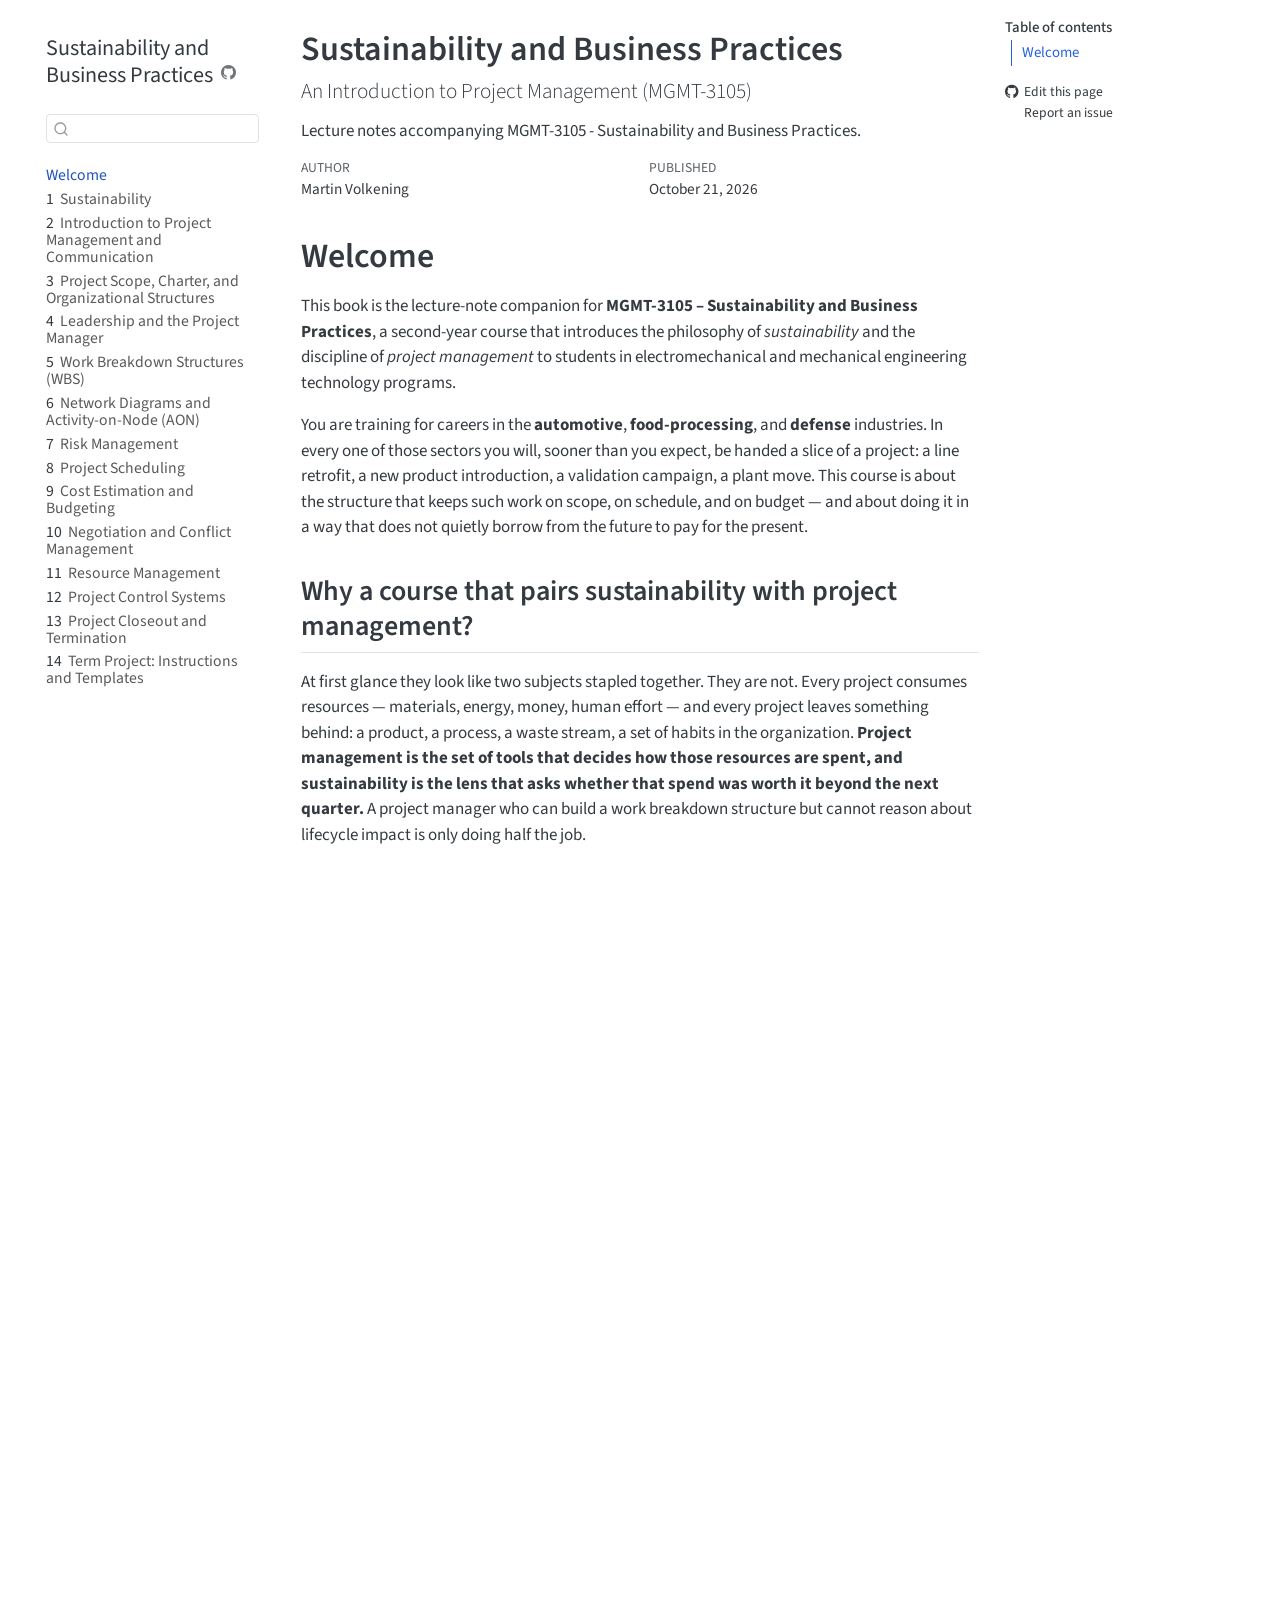
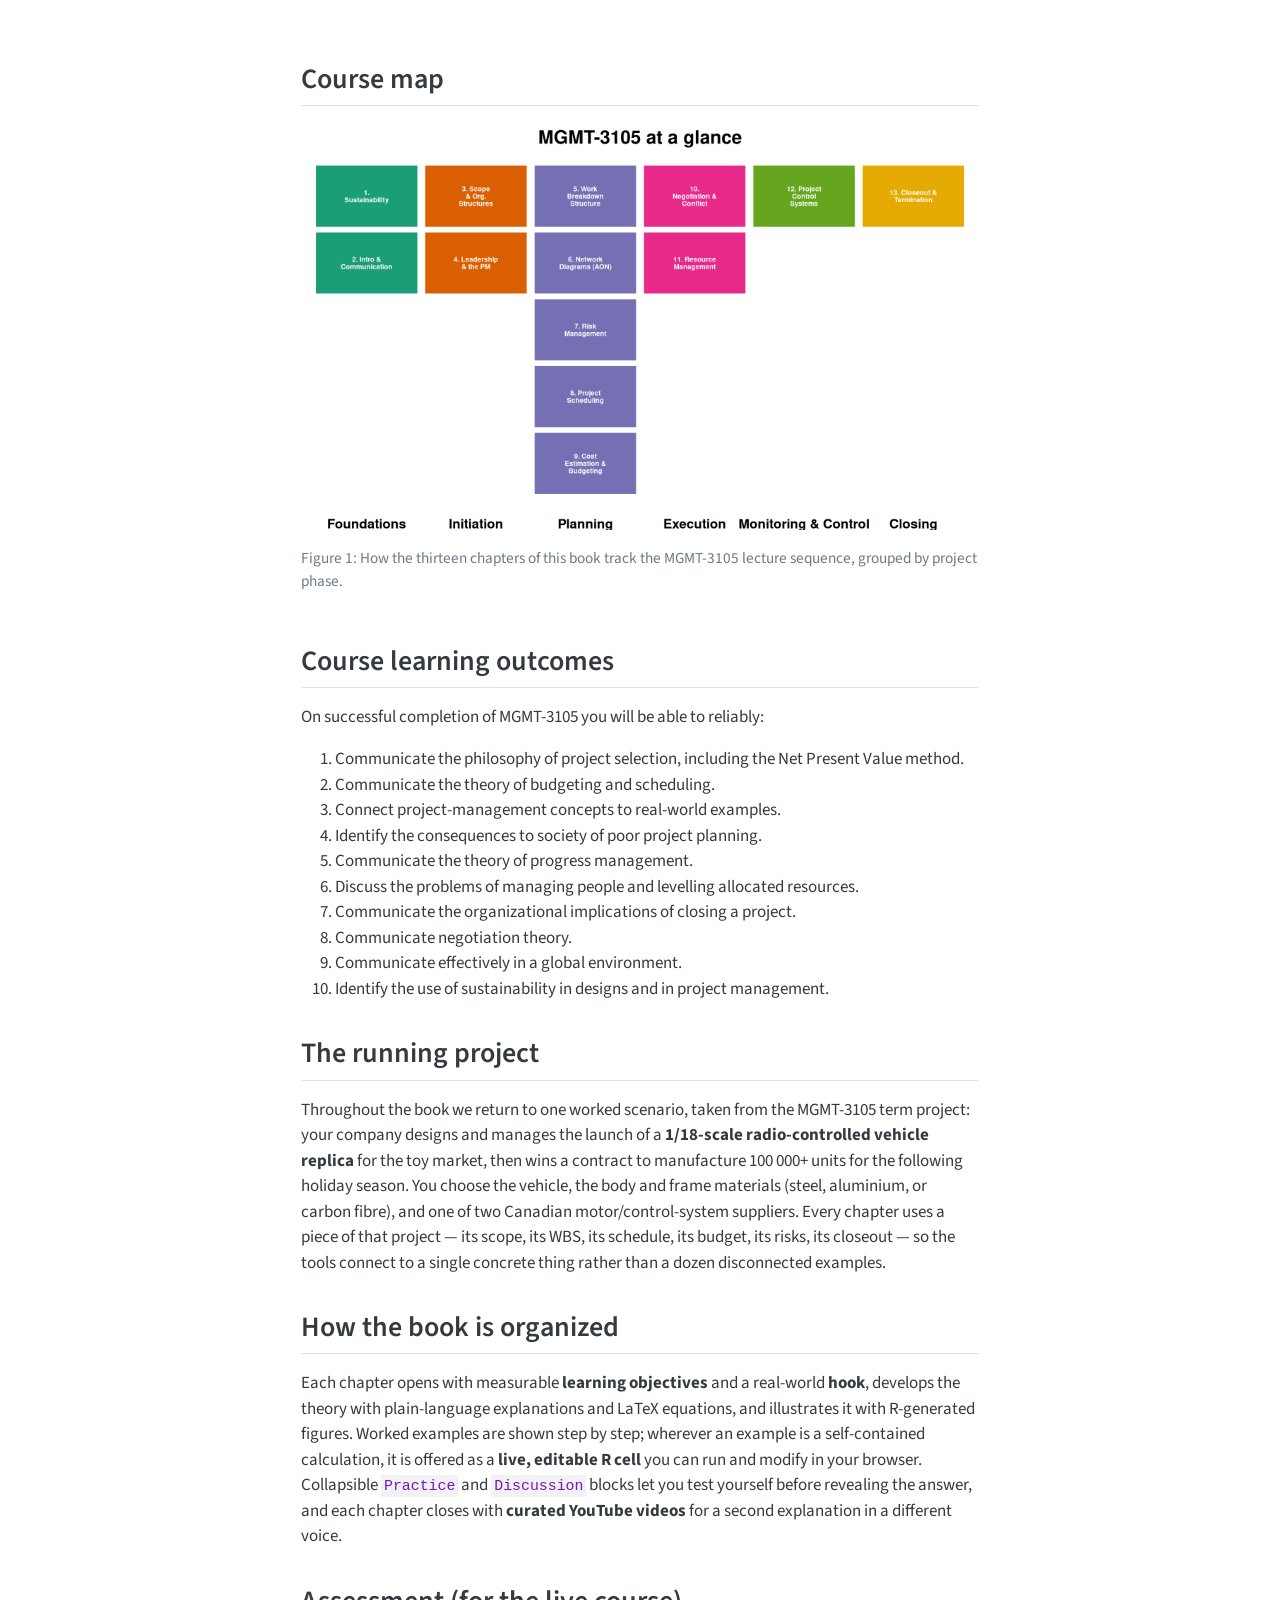
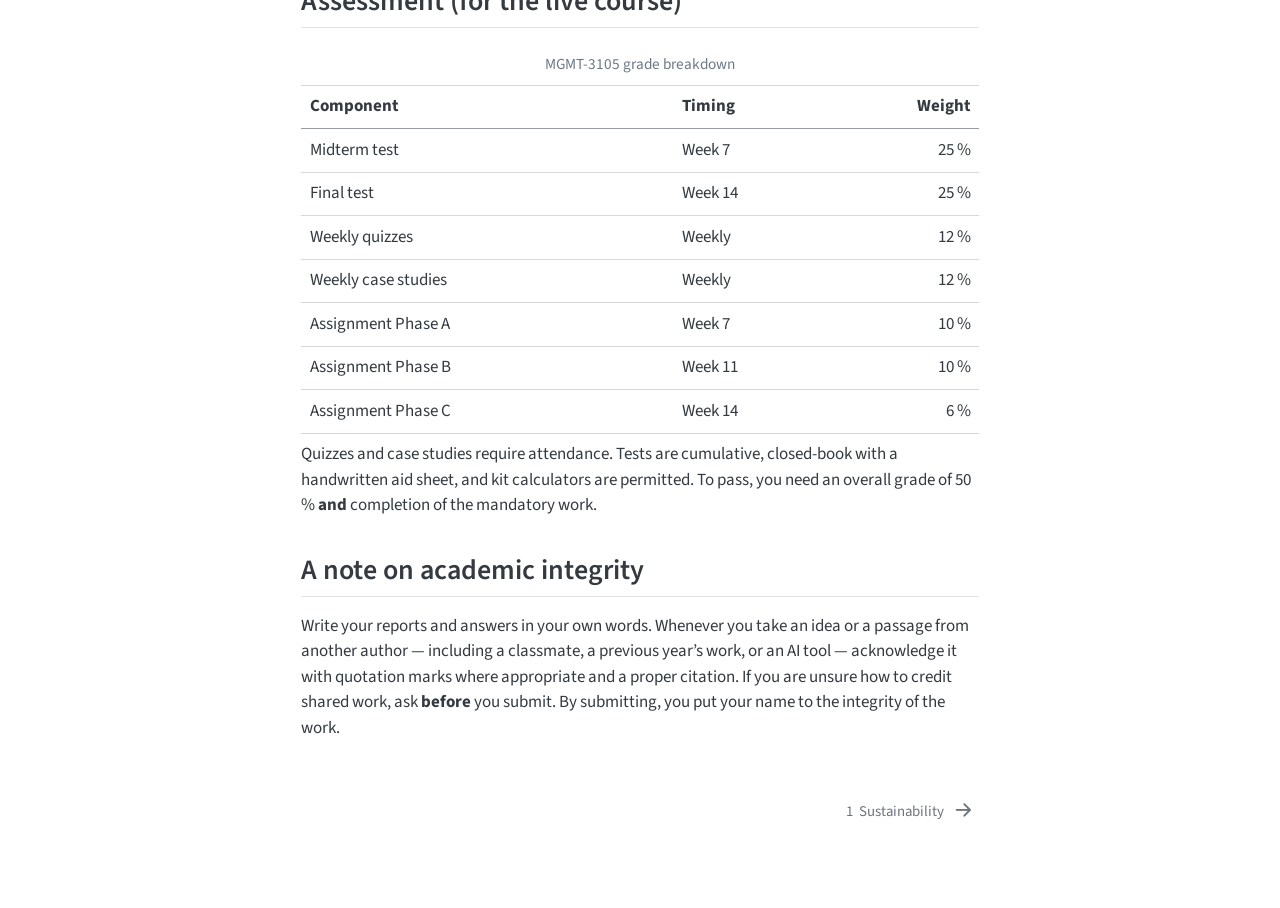
==== commit 54c4a2ba: "deploy: e090db7e5bac82910acd55a3415ecff83fb4176e" ====
--- a/index.html
+++ b/index.html
@@ -7,7 +7,7 @@
 <meta name="viewport" content="width=device-width, initial-scale=1.0, user-scalable=yes">
 
 <meta name="author" content="Martin Volkening">
-<meta name="dcterms.date" content="2026-10-20">
+<meta name="dcterms.date" content="2026-10-21">
 <meta name="description" content="Lecture notes accompanying MGMT-3105 - Sustainability and Business Practices.">
 
 <title>Sustainability and Business Practices</title>
@@ -261,7 +261,7 @@
     <div>
     <div class="quarto-title-meta-heading">Published</div>
     <div class="quarto-title-meta-contents">
-      <p class="date">October 20, 2026</p>
+      <p class="date">October 21, 2026</p>
     </div>
   </div>
   
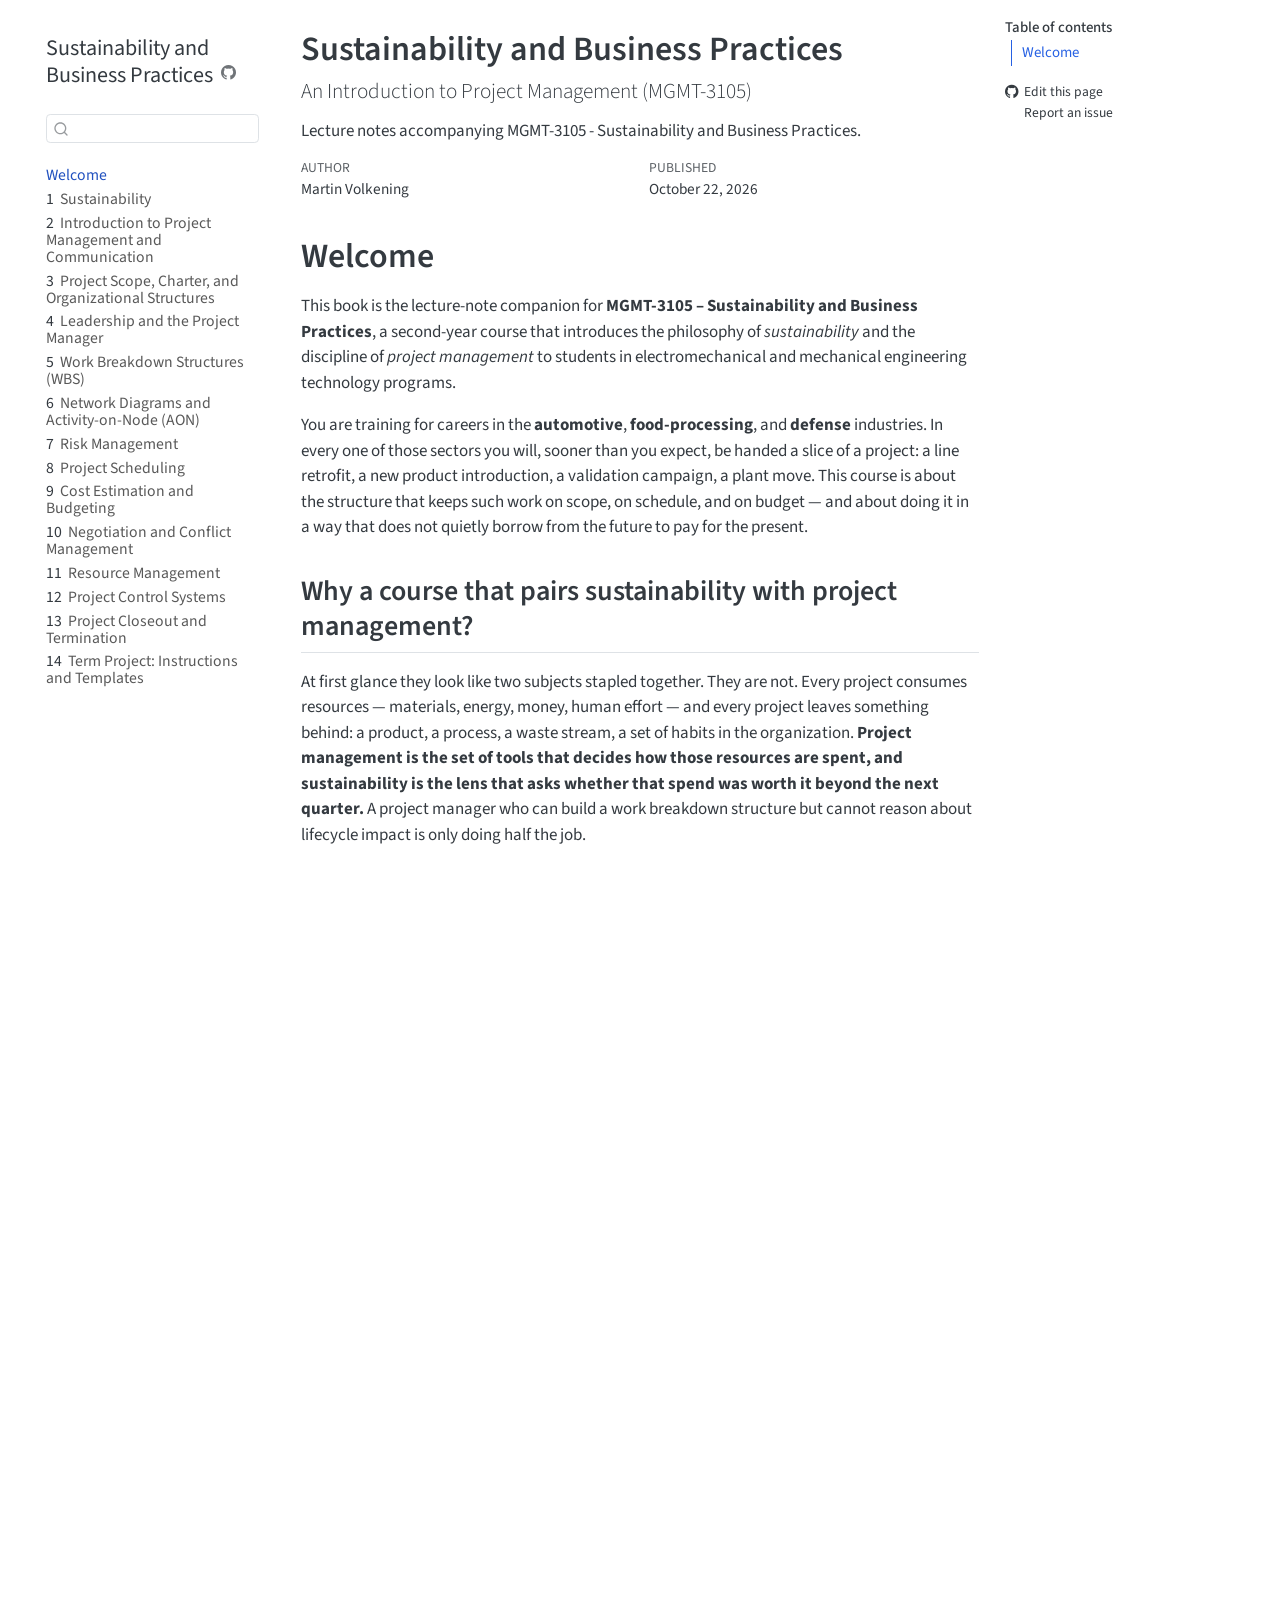
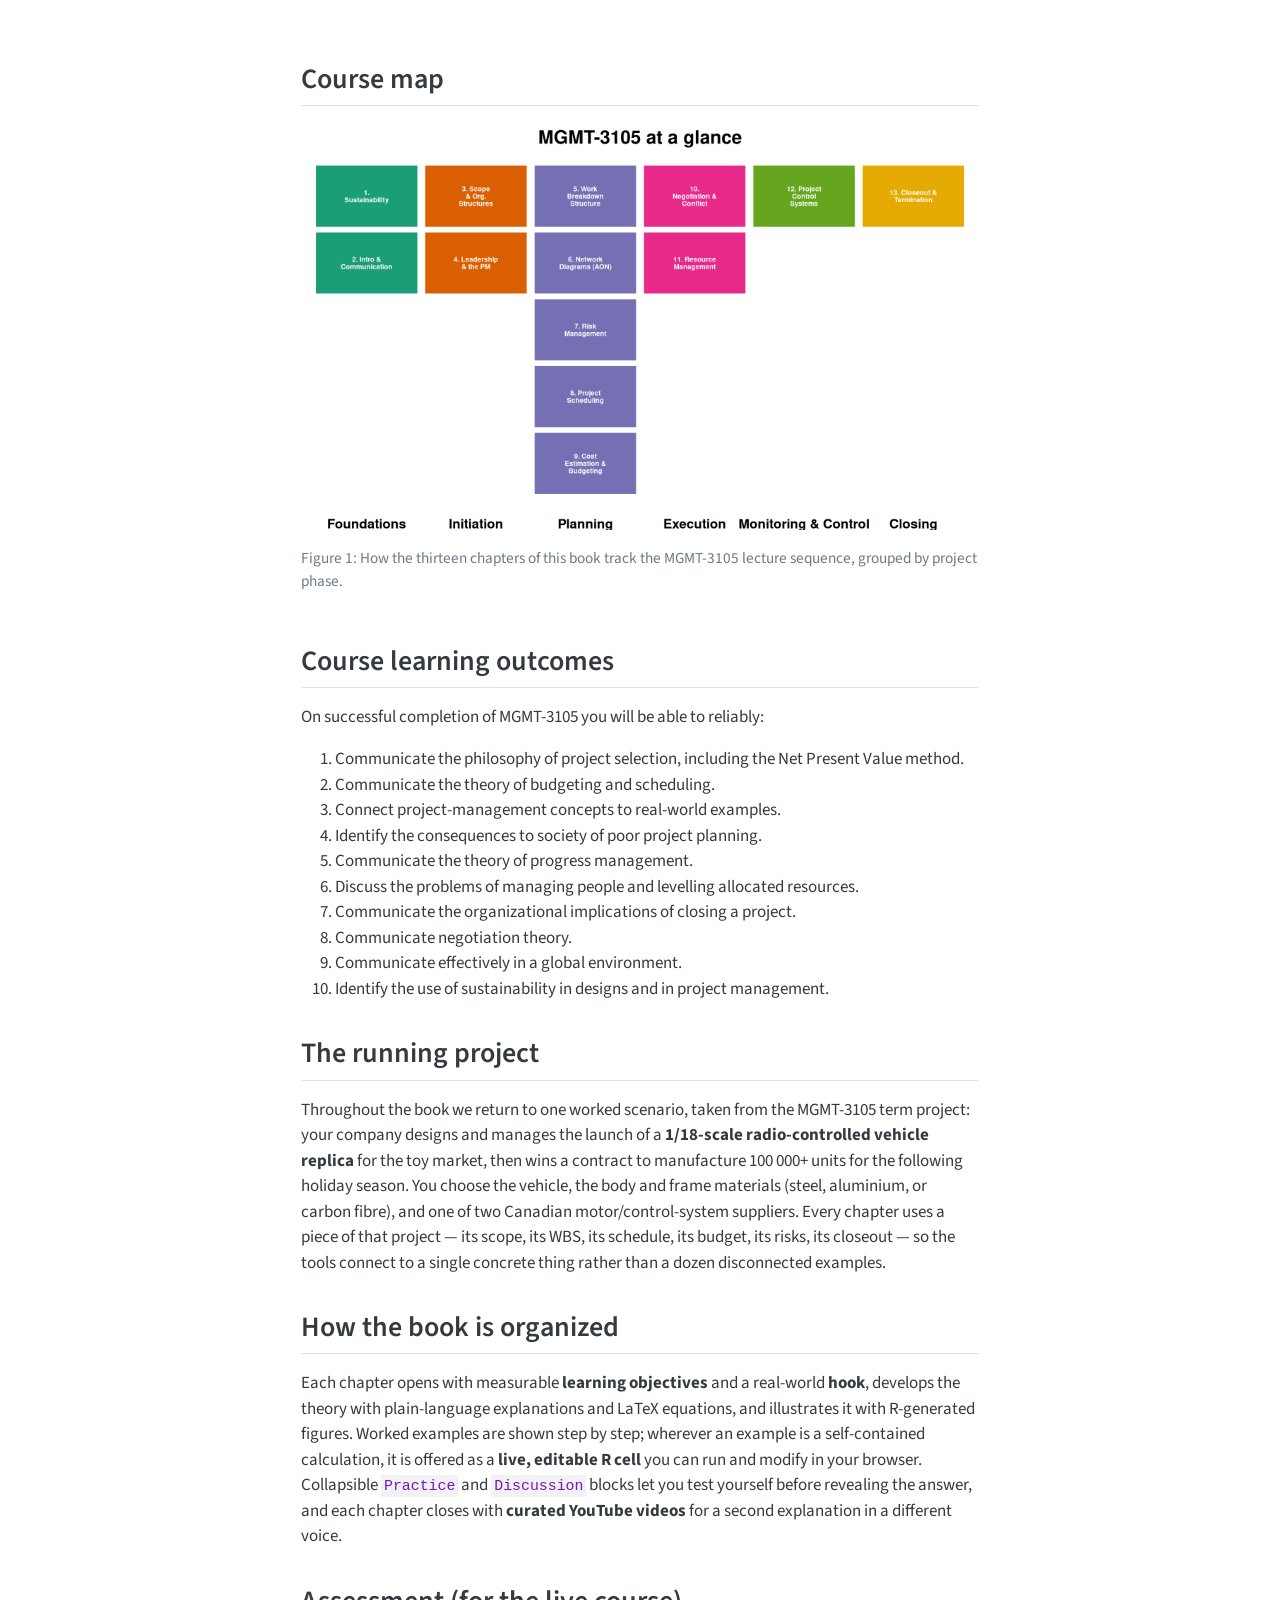
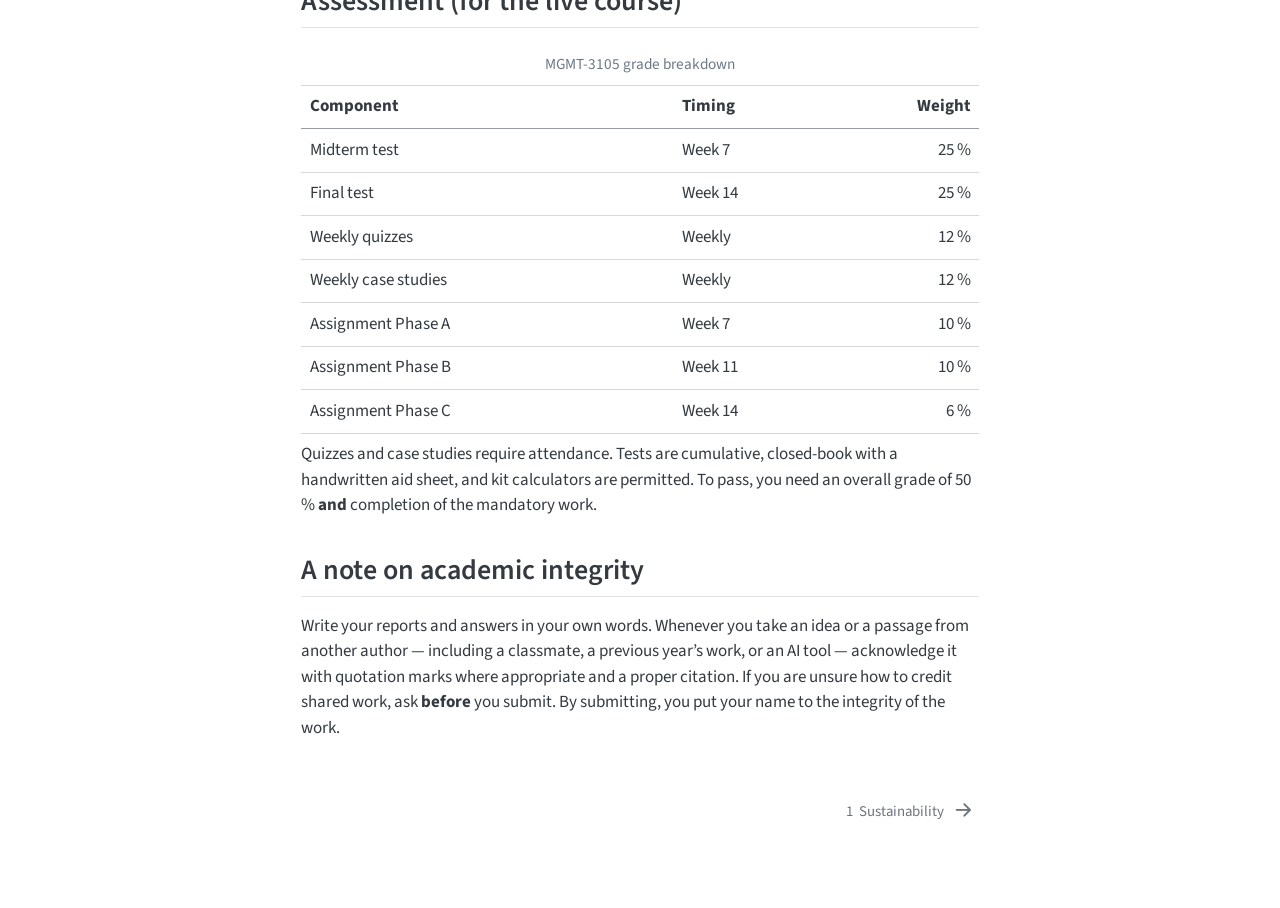
==== commit 462e0e78: "deploy: b9e8f2aa43d440130f75a276ed9e355d2c056c84" ====
--- a/index.html
+++ b/index.html
@@ -7,7 +7,7 @@
 <meta name="viewport" content="width=device-width, initial-scale=1.0, user-scalable=yes">
 
 <meta name="author" content="Martin Volkening">
-<meta name="dcterms.date" content="2026-10-21">
+<meta name="dcterms.date" content="2026-10-22">
 <meta name="description" content="Lecture notes accompanying MGMT-3105 - Sustainability and Business Practices.">
 
 <title>Sustainability and Business Practices</title>
@@ -49,7 +49,7 @@
 <link href="site_libs/quarto-html/quarto-syntax-highlighting-bf27225e3a48a9273f3daa8f8e829971.css" rel="stylesheet" id="quarto-text-highlighting-styles">
 <script src="site_libs/bootstrap/bootstrap.min.js"></script>
 <link href="site_libs/bootstrap/bootstrap-icons.css" rel="stylesheet">
-<link href="site_libs/bootstrap/bootstrap-6e84ce00354d0982096031bcf17844bd.min.css" rel="stylesheet" append-hash="true" id="quarto-bootstrap" data-mode="light">
+<link href="site_libs/bootstrap/bootstrap-fa39313ee0ae67082205aa4c05164dde.min.css" rel="stylesheet" append-hash="true" id="quarto-bootstrap" data-mode="light">
 <script id="quarto-search-options" type="application/json">{
   "location": "sidebar",
   "copy-button": false,
@@ -261,7 +261,7 @@
     <div>
     <div class="quarto-title-meta-heading">Published</div>
     <div class="quarto-title-meta-contents">
-      <p class="date">October 21, 2026</p>
+      <p class="date">October 22, 2026</p>
     </div>
   </div>
   
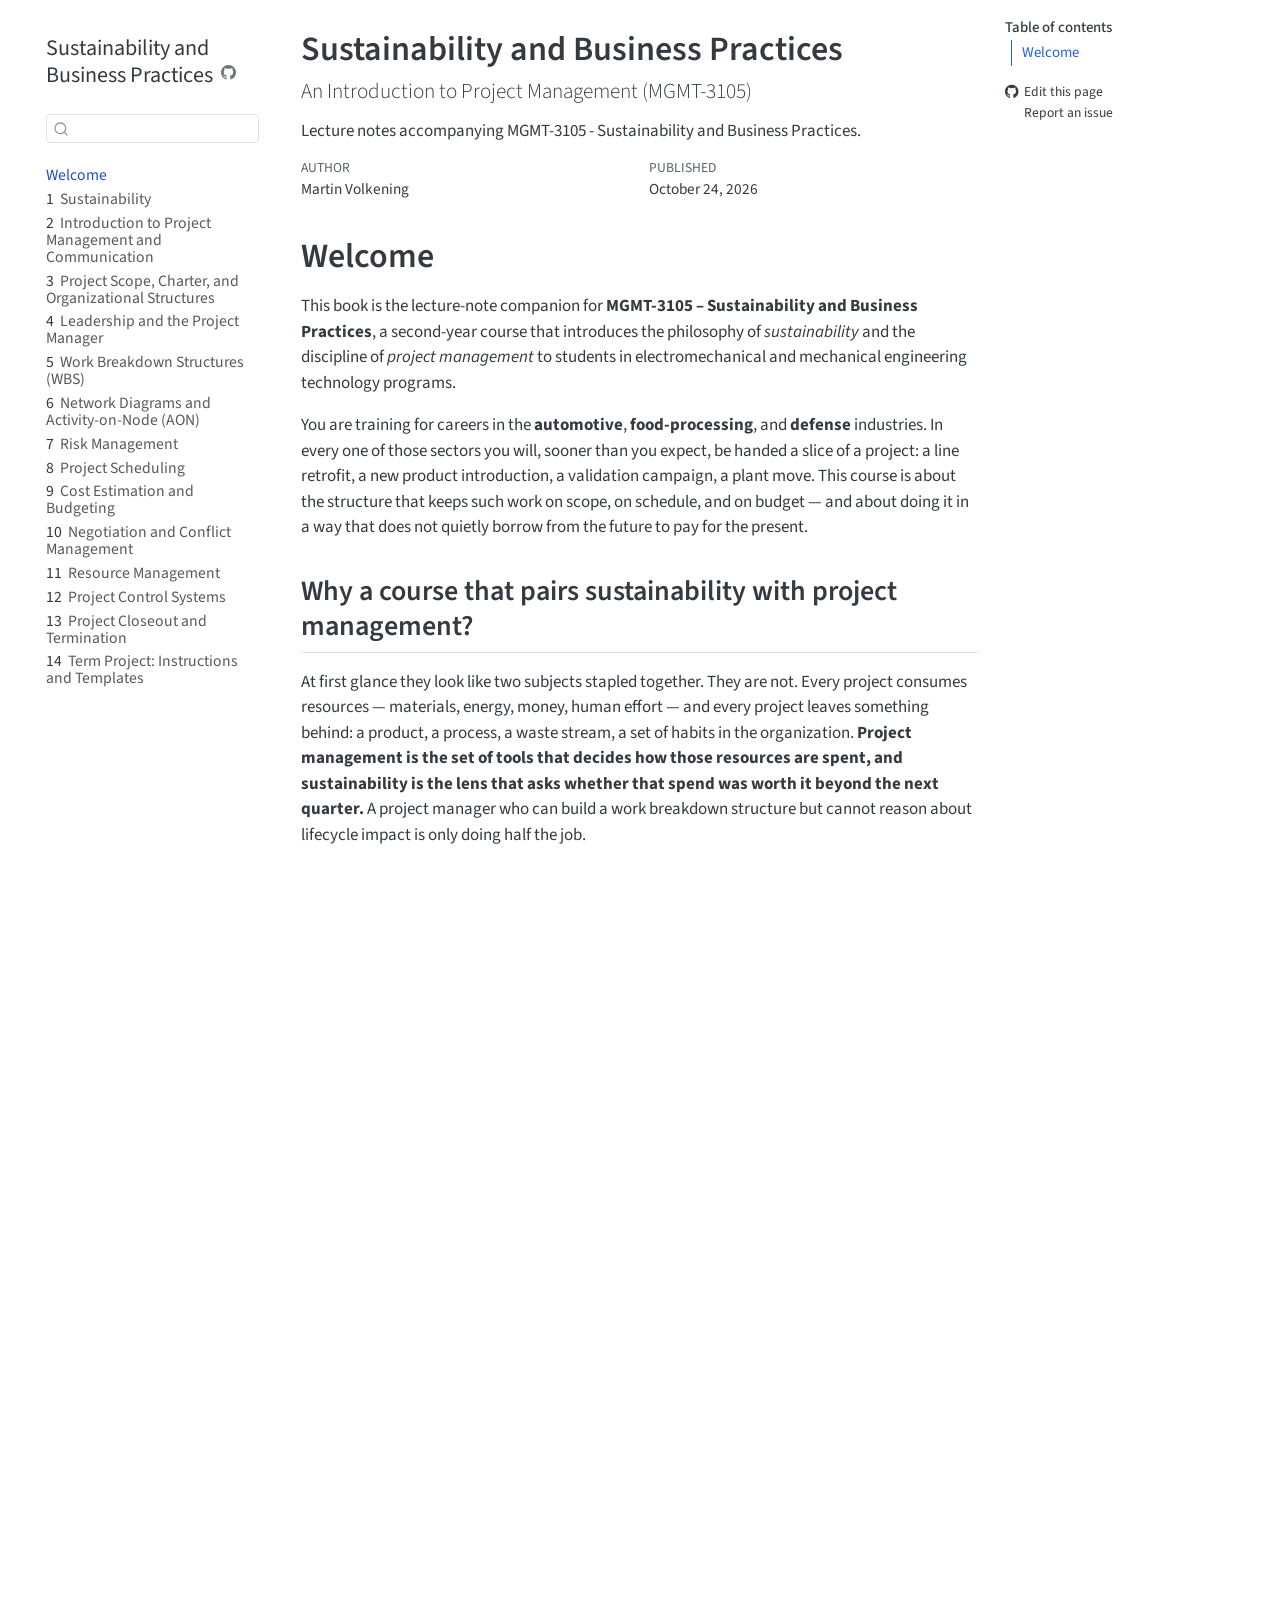
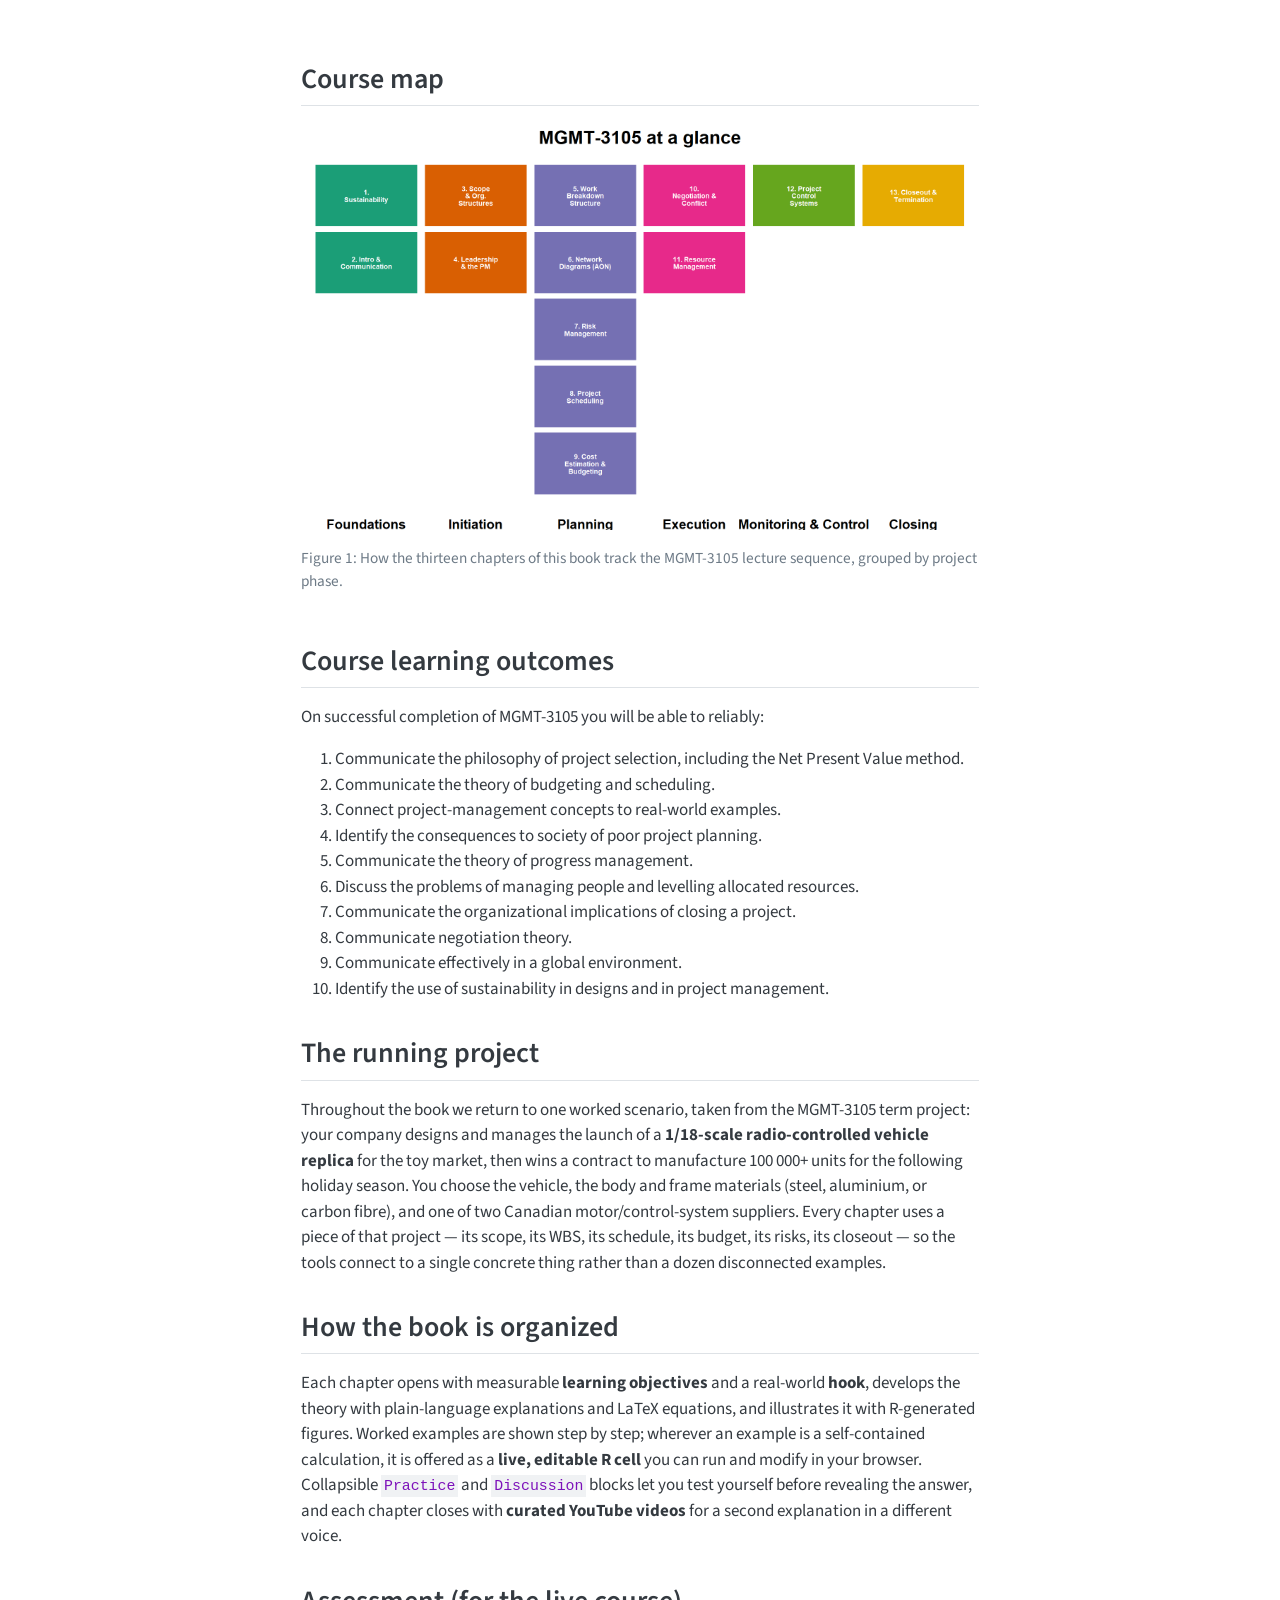
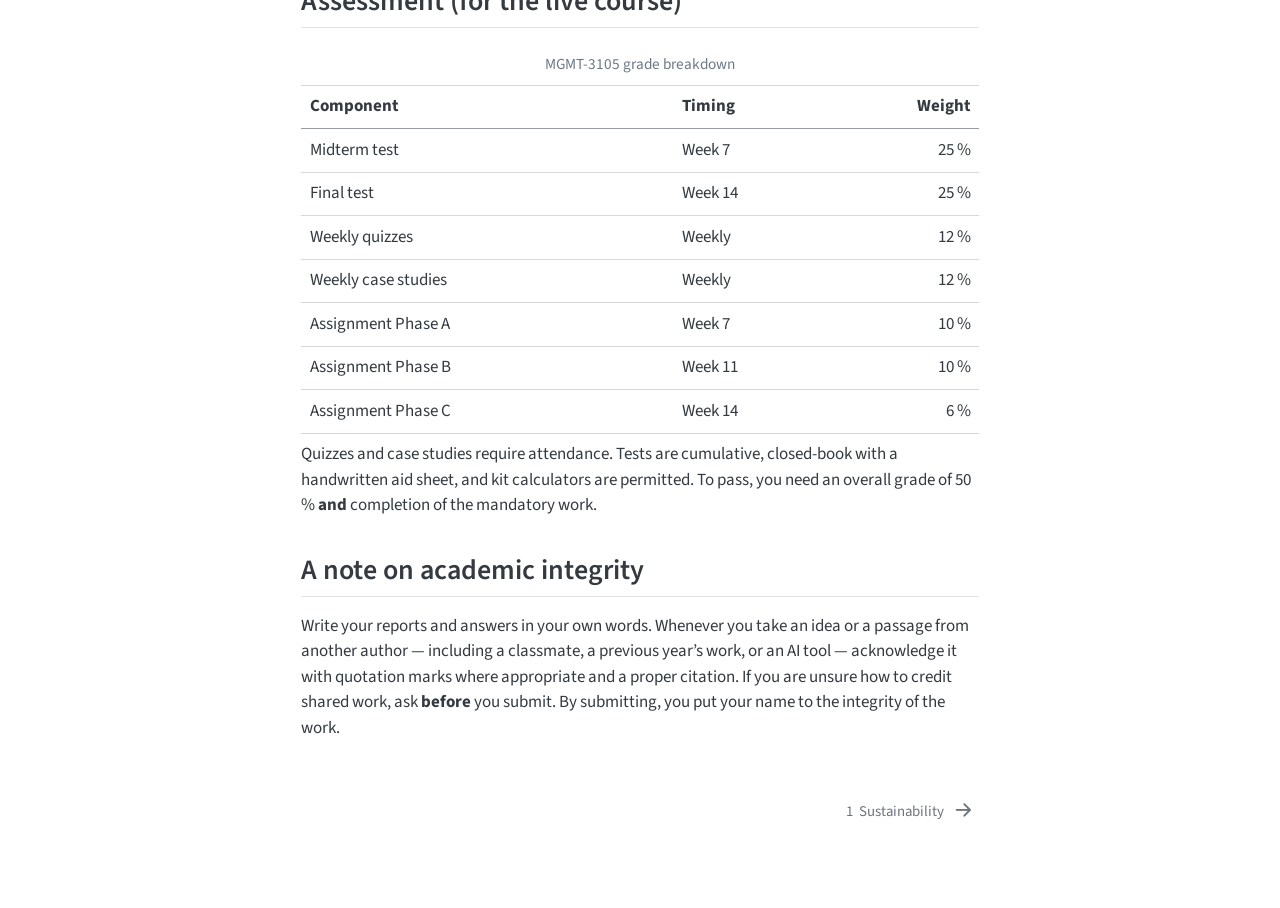
==== commit c42c2b75: "deploy: 3d23308d99d392a41ba10b9afab726b25ba46f68" ====
--- a/index.html
+++ b/index.html
@@ -7,7 +7,7 @@
 <meta name="viewport" content="width=device-width, initial-scale=1.0, user-scalable=yes">
 
 <meta name="author" content="Martin Volkening">
-<meta name="dcterms.date" content="2026-10-22">
+<meta name="dcterms.date" content="2026-10-24">
 <meta name="description" content="Lecture notes accompanying MGMT-3105 - Sustainability and Business Practices.">
 
 <title>Sustainability and Business Practices</title>
@@ -261,7 +261,7 @@
     <div>
     <div class="quarto-title-meta-heading">Published</div>
     <div class="quarto-title-meta-contents">
-      <p class="date">October 22, 2026</p>
+      <p class="date">October 24, 2026</p>
     </div>
   </div>
   
--- a/style.css
+++ b/style.css
@@ -1052,6 +1052,22 @@
   background-color: #eef1f4;
 }
 
+.qwebr-calc-reset {
+  margin-left: auto;
+  padding: 0.25em 0.8em;
+  border: 1px solid #2c3e50;
+  border-radius: 6px;
+  background-color: #fff;
+  color: #2c3e50;
+  font-size: 0.8em;
+  font-weight: 600;
+  cursor: pointer;
+}
+
+.qwebr-calc-reset:hover {
+  background-color: #eef1f4;
+}
+
 /* Team data sets and the critical-path tick box in diagram exercises */
 .tryit-team {
   margin: 0.25em 0 0.75em;
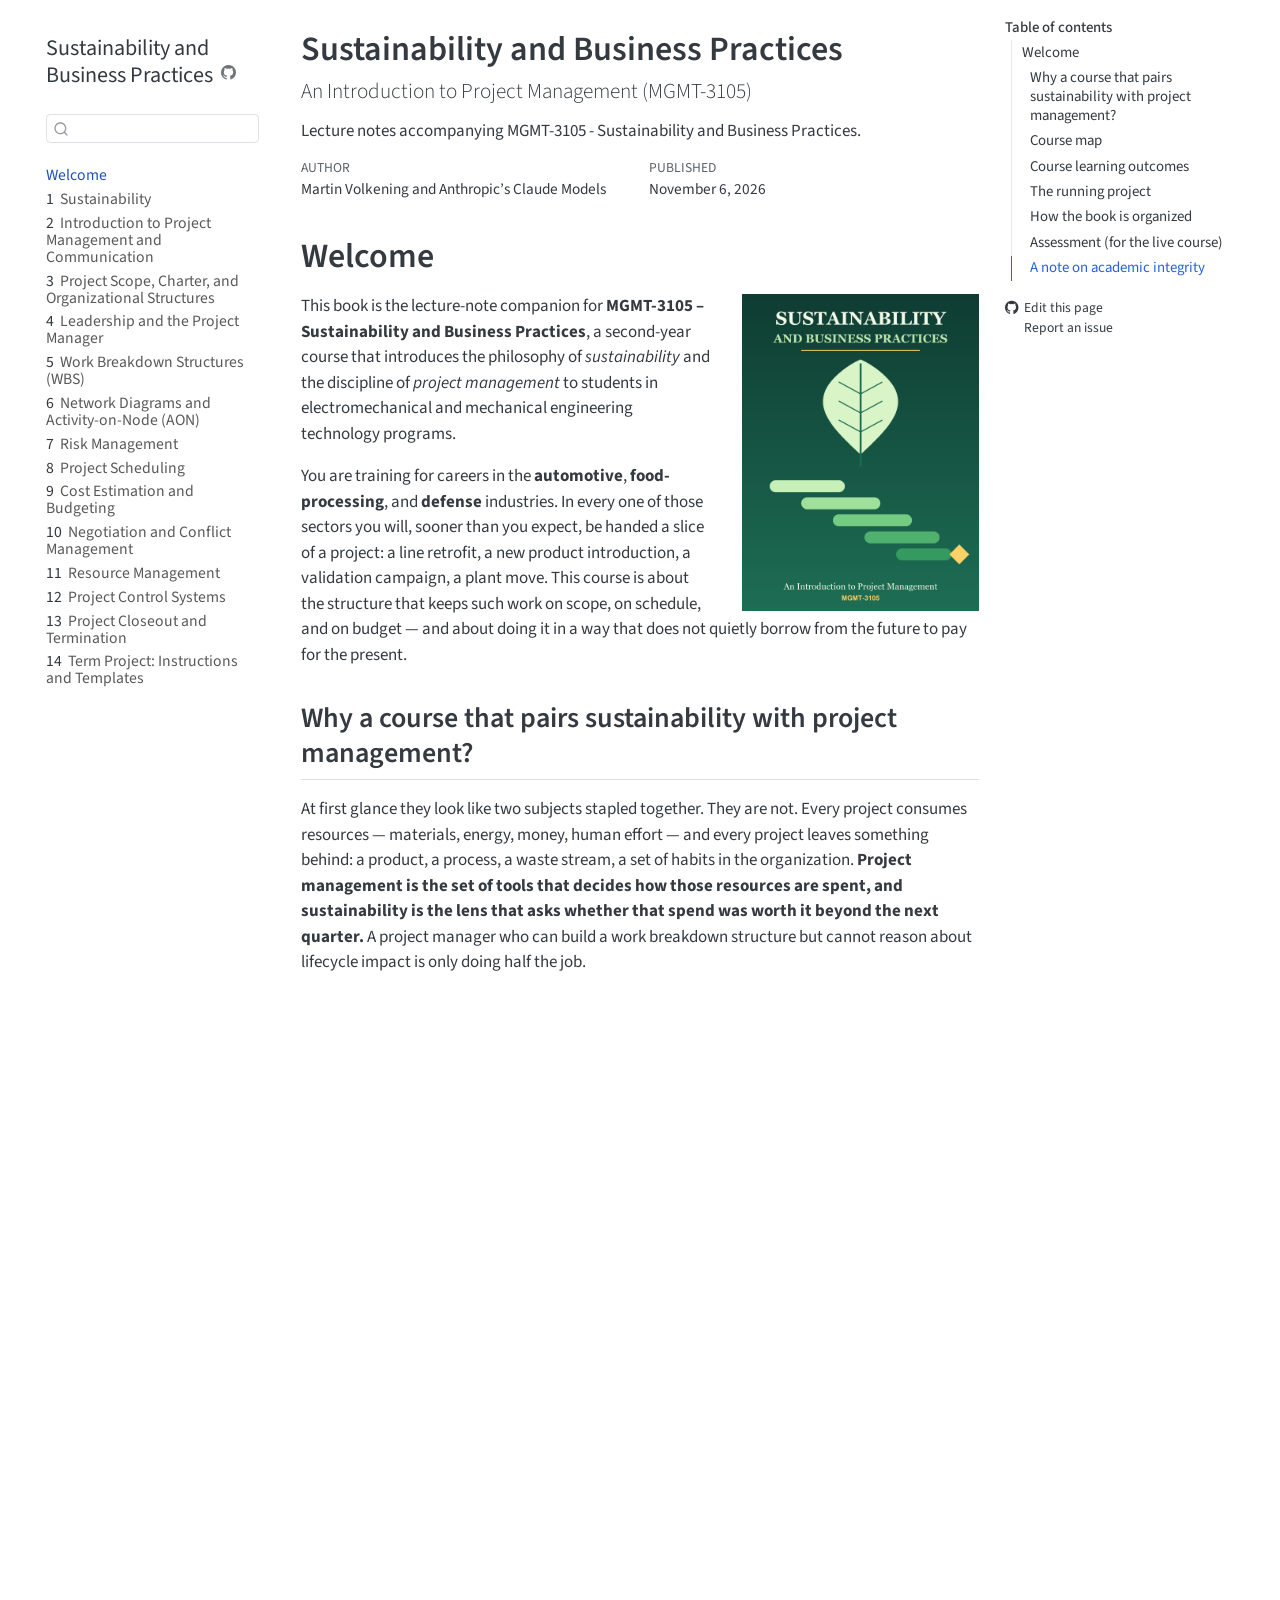
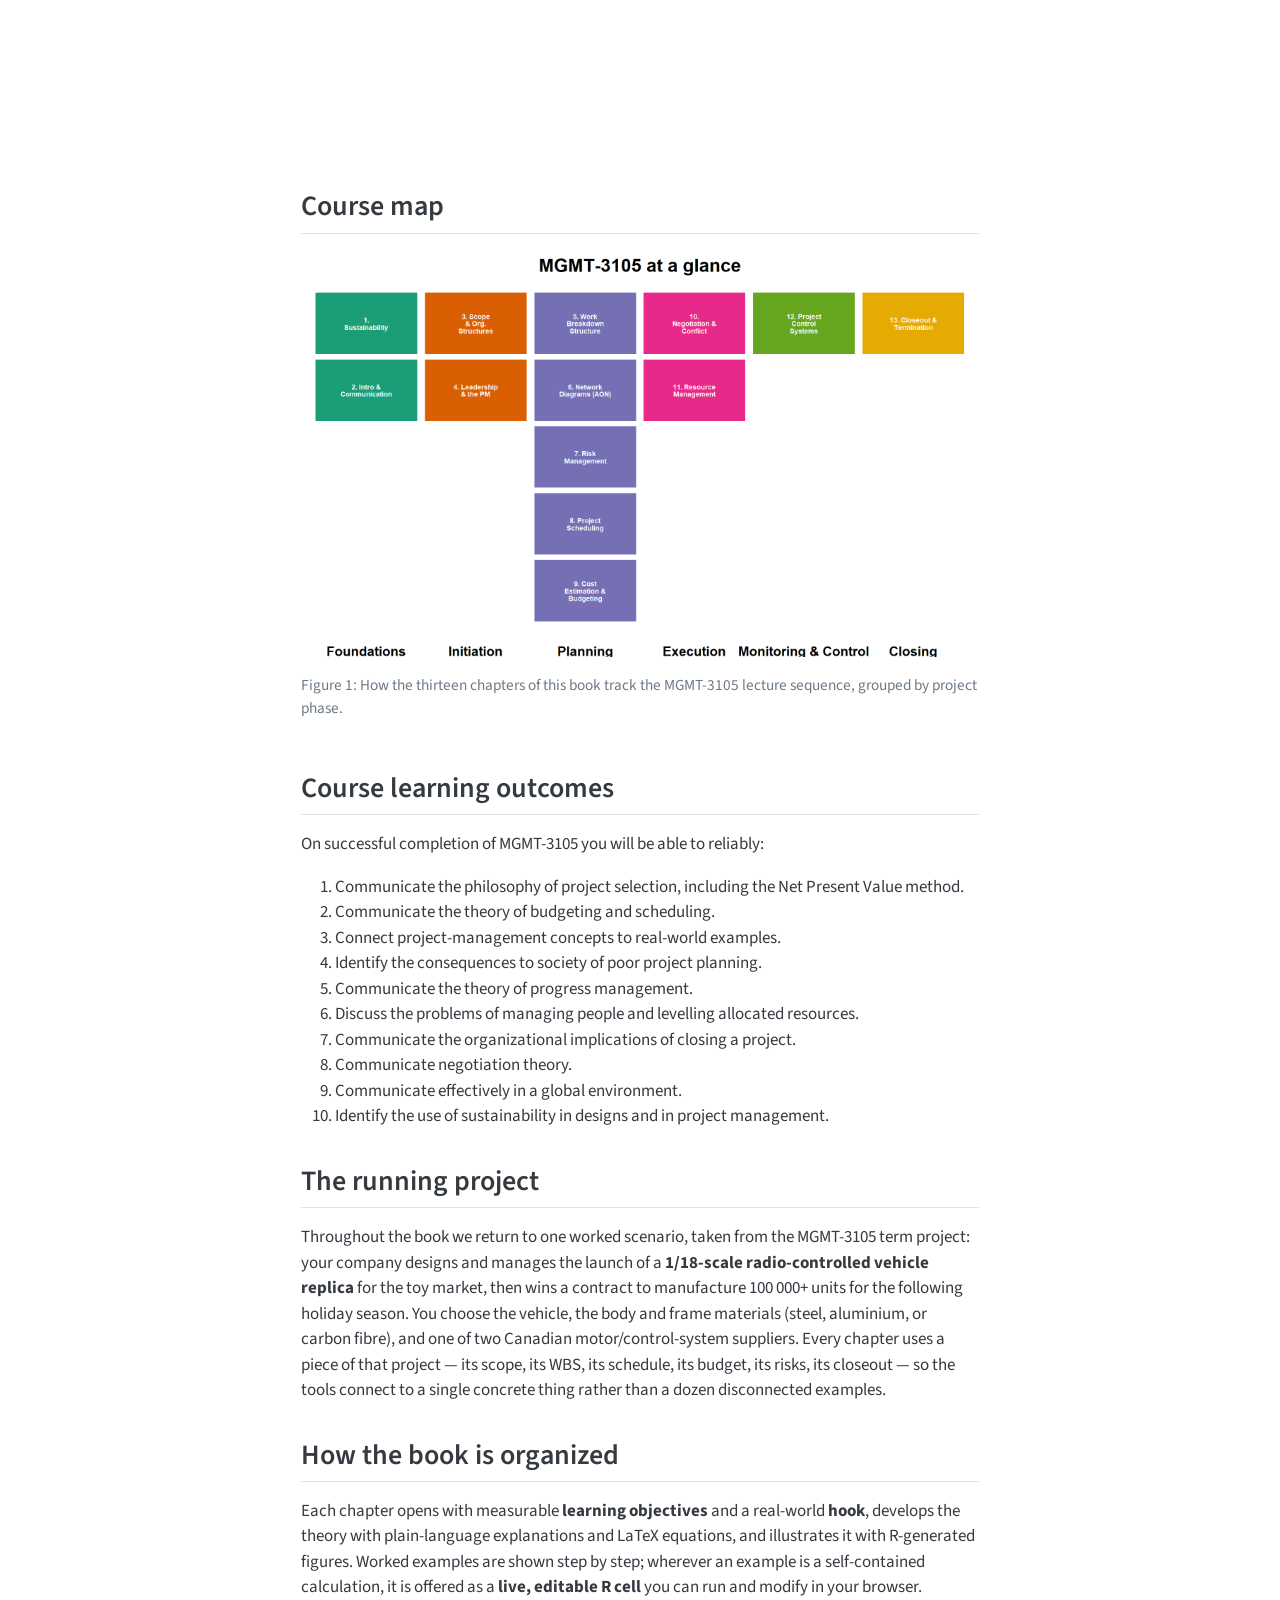
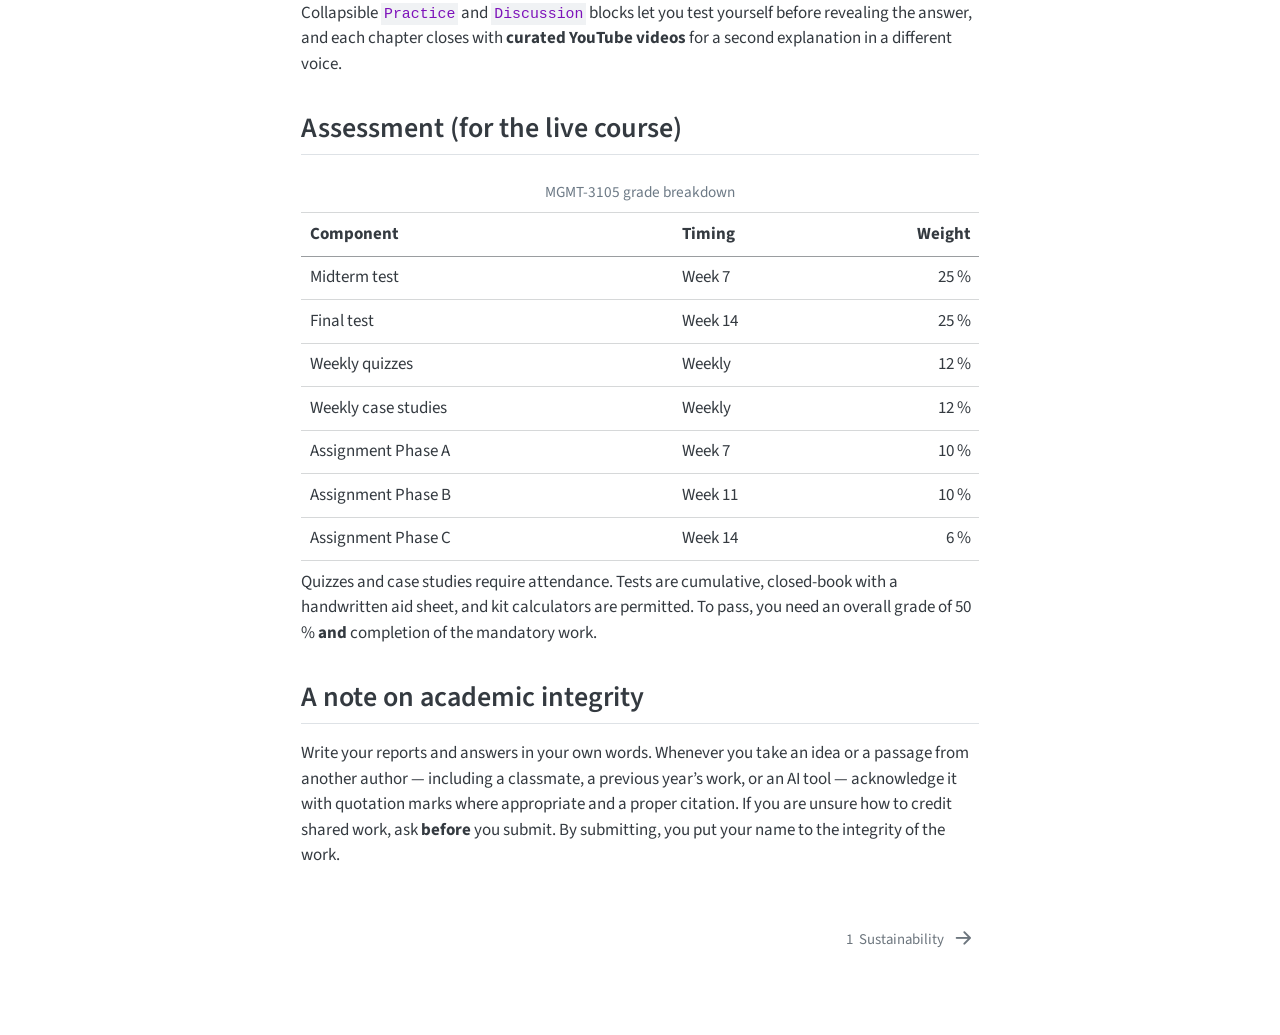
==== commit 21d14ab0: "deploy: b72e2d32c05b43d16bbabd154cf423520a193dca" ====
--- a/index.html
+++ b/index.html
@@ -2,12 +2,12 @@
 <html xmlns="http://www.w3.org/1999/xhtml" lang="en" xml:lang="en"><head>
 
 <meta charset="utf-8">
-<meta name="generator" content="quarto-1.10.19">
+<meta name="generator" content="quarto-1.11.9">
 
 <meta name="viewport" content="width=device-width, initial-scale=1.0, user-scalable=yes">
 
-<meta name="author" content="Martin Volkening">
-<meta name="dcterms.date" content="2026-10-24">
+<meta name="author" content="Martin Volkening and Anthropic’s Claude Models">
+<meta name="dcterms.date" content="2026-11-06">
 <meta name="description" content="Lecture notes accompanying MGMT-3105 - Sustainability and Business Practices.">
 
 <title>Sustainability and Business Practices</title>
@@ -42,14 +42,15 @@
 <link href="./01-Sustainability.html" rel="next">
 <script src="site_libs/quarto-html/quarto.js" type="module"></script>
 <script src="site_libs/quarto-html/tabsets/tabsets.js" type="module"></script>
+<script src="site_libs/quarto-html/scrollable-regions/scrollable-regions.js" type="module"></script>
 <script src="site_libs/quarto-html/popper.min.js"></script>
 <script src="site_libs/quarto-html/tippy.umd.min.js"></script>
 <script src="site_libs/quarto-html/anchor.min.js"></script>
 <link href="site_libs/quarto-html/tippy.css" rel="stylesheet">
-<link href="site_libs/quarto-html/quarto-syntax-highlighting-bf27225e3a48a9273f3daa8f8e829971.css" rel="stylesheet" id="quarto-text-highlighting-styles">
+<link href="site_libs/quarto-html/quarto-syntax-highlighting-63b5708e65d6cd79cd7618c58d0c21e7.css" rel="stylesheet" id="quarto-text-highlighting-styles">
 <script src="site_libs/bootstrap/bootstrap.min.js"></script>
 <link href="site_libs/bootstrap/bootstrap-icons.css" rel="stylesheet">
-<link href="site_libs/bootstrap/bootstrap-fa39313ee0ae67082205aa4c05164dde.min.css" rel="stylesheet" append-hash="true" id="quarto-bootstrap" data-mode="light">
+<link href="site_libs/bootstrap/bootstrap-4c5e755a3bfe43f3706dcc37cc2065fe.min.css" rel="stylesheet" append-hash="true" id="quarto-bootstrap" data-mode="light">
 <script id="quarto-search-options" type="application/json">{
   "location": "sidebar",
   "copy-button": false,
@@ -83,17 +84,17 @@
 <link rel="stylesheet" href="style.css">
 </head>
 
-<body class="nav-sidebar floating quarto-light">
+<body class="nav-sidebar floating quarto-light"><a id="quarto-skip-link" class="visually-hidden-focusable" href="#quarto-document-content">Skip to main content</a>
 
 <div id="quarto-search-results"></div>
   <header id="quarto-header" class="headroom fixed-top">
-  <nav class="quarto-secondary-nav">
+  <nav class="quarto-secondary-nav" aria-label="Toolbar">
     <div class="container-fluid d-flex">
       <button type="button" class="quarto-btn-toggle btn" data-bs-toggle="collapse" role="button" data-bs-target=".quarto-sidebar-collapse-item" aria-controls="quarto-sidebar" aria-expanded="false" aria-label="Toggle sidebar navigation" onclick="if (window.quartoToggleHeadroom) { window.quartoToggleHeadroom(); }">
         <i class="bi bi-layout-text-sidebar-reverse"></i>
       </button>
-        <nav class="quarto-page-breadcrumbs" aria-label="breadcrumb"><ol class="breadcrumb"><li class="breadcrumb-item"><a href="./index.html">Welcome</a></li></ol></nav>
-        <a class="flex-grow-1" role="navigation" data-bs-toggle="collapse" data-bs-target=".quarto-sidebar-collapse-item" aria-controls="quarto-sidebar" aria-expanded="false" aria-label="Toggle sidebar navigation" onclick="if (window.quartoToggleHeadroom) { window.quartoToggleHeadroom(); }">      
+        <nav class="quarto-page-breadcrumbs" aria-label="Breadcrumbs"><ol class="breadcrumb"><li class="breadcrumb-item"><a href="./index.html">Welcome</a></li></ol></nav>
+        <a class="flex-grow-1" data-bs-toggle="collapse" data-bs-target=".quarto-sidebar-collapse-item" onclick="if (window.quartoToggleHeadroom) { window.quartoToggleHeadroom(); }">      
         </a>
       <button type="button" class="btn quarto-search-button" aria-label="Search" onclick="window.quartoOpenSearch();">
         <i class="bi bi-search"></i>
@@ -104,7 +105,7 @@
 <!-- content -->
 <div id="quarto-content" class="quarto-container page-columns page-rows-contents page-layout-article">
 <!-- sidebar -->
-  <nav id="quarto-sidebar" class="sidebar collapse collapse-horizontal quarto-sidebar-collapse-item sidebar-navigation floating overflow-auto">
+  <nav id="quarto-sidebar" class="sidebar collapse collapse-horizontal quarto-sidebar-collapse-item sidebar-navigation floating overflow-auto" aria-label="Site">
     <div class="pt-lg-2 mt-2 text-left sidebar-header">
     <div class="sidebar-title mb-0 py-0">
       <a href="./">Sustainability and Business Practices</a> 
@@ -216,7 +217,7 @@
 <div id="quarto-sidebar-glass" class="quarto-sidebar-collapse-item" data-bs-toggle="collapse" data-bs-target=".quarto-sidebar-collapse-item"></div>
 <!-- margin-sidebar -->
     <div id="quarto-margin-sidebar" class="sidebar margin-sidebar">
-        <nav id="TOC" role="doc-toc" class="toc-active">
+        <nav id="TOC" role="doc-toc" aria-labelledby="toc-title" class="toc-active">
     <h2 id="toc-title">Table of contents</h2>
    
   <ul>
@@ -234,7 +235,7 @@
 <div class="toc-actions"><ul><li><a href="https://github.com/Prof-MV/Sustainability-and-Business-Practices/edit/main/index.qmd" class="toc-action"><i class="bi bi-github"></i>Edit this page</a></li><li><a href="https://github.com/Prof-MV/Sustainability-and-Business-Practices/issues/new" class="toc-action"><i class="bi empty"></i>Report an issue</a></li></ul></div></nav>
     </div>
 <!-- main -->
-<main class="content" id="quarto-document-content">
+<main class="content" id="quarto-document-content" tabindex="-1">
 
 <header id="title-block-header" class="quarto-title-block default">
 <div class="quarto-title">
@@ -254,14 +255,14 @@
     <div>
     <div class="quarto-title-meta-heading">Author</div>
     <div class="quarto-title-meta-contents">
-             <p>Martin Volkening </p>
+             <p>Martin Volkening and Anthropic’s Claude Models </p>
           </div>
   </div>
     
     <div>
     <div class="quarto-title-meta-heading">Published</div>
     <div class="quarto-title-meta-contents">
-      <p class="date">October 24, 2026</p>
+      <p class="date">November 6, 2026</p>
     </div>
   </div>
   
@@ -273,8 +274,9 @@
 </header>
 
 
+
 <section id="welcome" class="level1 unnumbered">
-<h1 class="unnumbered">Welcome</h1>
+<h1 class="unnumbered">Welcome</h1><p><img src="images/cover.png" title="Sustainability and Business Practices" class="quarto-cover-image nolightbox img-fluid"></p>
 <p>This book is the lecture-note companion for <strong>MGMT-3105 – Sustainability and Business Practices</strong>, a second-year course that introduces the philosophy of <em>sustainability</em> and the discipline of <em>project management</em> to students in electromechanical and mechanical engineering technology programs.</p>
 <p>You are training for careers in the <strong>automotive</strong>, <strong>food-processing</strong>, and <strong>defense</strong> industries. In every one of those sectors you will, sooner than you expect, be handed a slice of a project: a line retrofit, a new product introduction, a validation campaign, a plant move. This course is about the structure that keeps such work on scope, on schedule, and on budget — and about doing it in a way that does not quietly borrow from the future to pay for the present.</p>
 <section id="why-a-course-that-pairs-sustainability-with-project-management" class="level2 unnumbered">
@@ -471,7 +473,8 @@
           return filterRegex.test(href) || localhostRegex.test(href) || mailtoRegex.test(href);
       }
       // Inspect non-navigation links and adorn them if external
-     var links = window.document.querySelectorAll('a[href]:not(.nav-link):not(.navbar-brand):not(.toc-action):not(.sidebar-link):not(.sidebar-item-toggle):not(.pagination-link):not(.no-external):not([aria-hidden]):not(.dropdown-item):not(.quarto-navigation-tool):not(.about-link)');
+      window.quartoDecorateExternalLinks = function (root) {
+     var links = (root || window.document).querySelectorAll('a[href]:not(.nav-link):not(.navbar-brand):not(.toc-action):not(.sidebar-link):not(.sidebar-item-toggle):not(.pagination-link):not(.no-external):not([aria-hidden]):not(.dropdown-item):not(.quarto-navigation-tool):not(.about-link)');
       for (var i=0; i<links.length; i++) {
         const link = links[i];
         if (!isInternal(link.href)) {
@@ -480,8 +483,69 @@
           if (link.dataset.originalHref !== undefined) {
             link.href = link.dataset.originalHref;
           }
-        }
-      }
+          if (!link.classList.contains('no-external-icon')) {
+          }
+        }
+      }
+      };
+      window.quartoDecorateExternalLinks(window.document);
+    // Esc closes the popup (WCAG 1.4.13) and focus leaving both trigger and
+    // popup closes it (WCAG 2.4.11); tippy handles neither for interactive popups.
+    const hideOnEscAndFocusOut = {
+      name: 'hideOnEscAndFocusOut',
+      defaultValue: true,
+      fn(instance) {
+        const dismiss = () => {
+          // A show scheduled by the trigger delay would otherwise reopen it
+          instance.clearDelayTimeouts();
+          instance.hide();
+        };
+        const onKeyDown = (event) => {
+          if (event.key !== 'Escape') {
+            return;
+          }
+          // Keep Esc from also reaching page handlers (e.g. reveal.js overview),
+          // except an open reveal.js slide menu, which Esc should close too.
+          // The menu handles keys only when its keyboard option is on.
+          const menuHandlesEsc = window.Reveal?.getPlugin?.('menu')?.isOpen() &&
+            window.Reveal.getConfig().menu?.keyboard !== false;
+          if (!menuHandlesEsc) {
+            event.stopPropagation();
+          }
+          if (instance.popper.contains(window.document.activeElement)) {
+            // Disabled while refocusing so the focus trigger does not reopen it
+            instance.disable();
+            instance.reference.focus();
+            instance.enable();
+          }
+          dismiss();
+        };
+        const onFocusOut = (event) => {
+          const target = event.relatedTarget;
+          if (target && !instance.reference.contains(target) &&
+              !instance.popper.contains(target)) {
+            dismiss();
+          }
+        };
+        // On the trigger too: a click trigger (code-annotations: select) has no
+        // blur handling. Attached for the instance's lifetime so leaving the
+        // trigger also cancels a show still pending on the trigger delay.
+        instance.reference.addEventListener('focusout', onFocusOut);
+        return {
+          onShow() {
+            window.document.addEventListener('keydown', onKeyDown, true);
+            instance.popper.addEventListener('focusout', onFocusOut);
+          },
+          onHide() {
+            window.document.removeEventListener('keydown', onKeyDown, true);
+            instance.popper.removeEventListener('focusout', onFocusOut);
+          },
+          onDestroy() {
+            instance.reference.removeEventListener('focusout', onFocusOut);
+          },
+        };
+      },
+    };
     function tippyHover(el, contentFn, onTriggerFn, onUntriggerFn) {
       const config = {
         allowHTML: true,
@@ -495,6 +559,7 @@
         interactiveBorder: 10,
         theme: 'quarto',
         placement: 'bottom-start',
+        plugins: [hideOnEscAndFocusOut],
       };
       if (contentFn) {
         config.content = contentFn;
@@ -657,44 +722,54 @@
           const lineIds = lines.map((line) => {
             return targetCell + "-" + line;
           })
-          let top = null;
-          let height = null;
-          let parent = null;
+          // Each band is positioned against its own containing block, which is
+          // not the offsetParent of the lines, so place it from client rects.
+          const placeBand = (band, firstEl, lastEl, codeBlock) => {
+            const container = band.offsetParent;
+            if (container === null) {
+              return;
+            }
+            const containerRect = container.getBoundingClientRect();
+            // Reveal.js scales slides with a transform, so convert client
+            // pixels back to the CSS pixels of the container.
+            const scale = containerRect.height / container.offsetHeight || 1;
+            const firstRect = firstEl.getBoundingClientRect();
+            const lastRect = lastEl.getBoundingClientRect();
+            const top = (firstRect.top - containerRect.top) / scale - container.clientTop + container.scrollTop;
+            const height = (lastRect.bottom - firstRect.top) / scale;
+            band.style.top = top - 2 + "px";
+            band.style.height = height + 4 + "px";
+            if (codeBlock) {
+              // Without the copy button wrapper, the containing block is wider
+              // than the code block, so span the code block explicitly.
+              const blockRect = codeBlock.getBoundingClientRect();
+              band.style.left = (blockRect.left - containerRect.left) / scale - container.clientLeft + container.scrollLeft + "px";
+              band.style.width = blockRect.width / scale + "px";
+            }
+          };
           if (lineIds.length > 0) {
-              //compute the position of the single el (top and bottom and make a div)
-              const el = window.document.getElementById(lineIds[0]);
-              top = el.offsetTop;
-              height = el.offsetHeight;
-              parent = el.parentElement.parentElement;
-            if (lineIds.length > 1) {
-              const lastEl = window.document.getElementById(lineIds[lineIds.length - 1]);
-              const bottom = lastEl.offsetTop + lastEl.offsetHeight;
-              height = bottom - top;
+            const el = window.document.getElementById(lineIds[0]);
+            const lastEl = window.document.getElementById(lineIds[lineIds.length - 1]);
+            const parent = el.parentElement.parentElement;
+            // cook up a div (if necessary) and position it
+            let div = window.document.getElementById("code-annotation-line-highlight");
+            if (div === null) {
+              div = window.document.createElement("div");
+              div.setAttribute("id", "code-annotation-line-highlight");
+              div.style.position = 'absolute';
+              parent.appendChild(div);
             }
-            if (top !== null && height !== null && parent !== null) {
-              // cook up a div (if necessary) and position it 
-              let div = window.document.getElementById("code-annotation-line-highlight");
-              if (div === null) {
-                div = window.document.createElement("div");
-                div.setAttribute("id", "code-annotation-line-highlight");
-                div.style.position = 'absolute';
-                parent.appendChild(div);
-              }
-              div.style.top = top - 2 + "px";
-              div.style.height = height + 4 + "px";
-              div.style.left = 0;
-              let gutterDiv = window.document.getElementById("code-annotation-line-highlight-gutter");
-              if (gutterDiv === null) {
-                gutterDiv = window.document.createElement("div");
-                gutterDiv.setAttribute("id", "code-annotation-line-highlight-gutter");
-                gutterDiv.style.position = 'absolute';
-                const codeCell = window.document.getElementById(targetCell);
-                const gutter = codeCell.querySelector('.code-annotation-gutter');
-                gutter.appendChild(gutterDiv);
-              }
-              gutterDiv.style.top = top - 2 + "px";
-              gutterDiv.style.height = height + 4 + "px";
+            placeBand(div, el, lastEl, parent.closest("div.sourceCode") || parent);
+            let gutterDiv = window.document.getElementById("code-annotation-line-highlight-gutter");
+            if (gutterDiv === null) {
+              gutterDiv = window.document.createElement("div");
+              gutterDiv.setAttribute("id", "code-annotation-line-highlight-gutter");
+              gutterDiv.style.position = 'absolute';
+              const codeCell = window.document.getElementById(targetCell);
+              const gutter = codeCell.querySelector('.code-annotation-gutter');
+              gutter.appendChild(gutterDiv);
             }
+            placeBand(gutterDiv, el, lastEl);
             selectedAnnoteEl = annoteEl;
           }
         };
@@ -793,7 +868,10 @@
     }
   });
   </script>
-<nav class="page-navigation">
+  <script type="application/javascript">
+  window.quartoScrollableRegionsLabels = {"code":"Scrollable code","output":"Scrollable output"};
+  </script>
+<nav class="page-navigation" aria-label="Page">
   <div class="nav-page nav-page-previous">
   </div>
   <div class="nav-page nav-page-next">
--- a/site_libs/quarto-html/quarto-syntax-highlighting-63b5708e65d6cd79cd7618c58d0c21e7.css
+++ b/site_libs/quarto-html/quarto-syntax-highlighting-63b5708e65d6cd79cd7618c58d0c21e7.css
@@ -0,0 +1,236 @@
+/* quarto syntax highlight colors */
+:root {
+  --quarto-hl-ot-color: #003B4F;
+  --quarto-hl-at-color: #657422;
+  --quarto-hl-ss-color: #20794D;
+  --quarto-hl-an-color: #5E5E5E;
+  --quarto-hl-fu-color: #4758AB;
+  --quarto-hl-st-color: #20794D;
+  --quarto-hl-cf-color: #003B4F;
+  --quarto-hl-op-color: #5E5E5E;
+  --quarto-hl-er-color: #AD0000;
+  --quarto-hl-bn-color: #AD0000;
+  --quarto-hl-al-color: #AD0000;
+  --quarto-hl-va-color: #111111;
+  --quarto-hl-bu-color: inherit;
+  --quarto-hl-ex-color: inherit;
+  --quarto-hl-pp-color: #AD0000;
+  --quarto-hl-in-color: #5E5E5E;
+  --quarto-hl-vs-color: #20794D;
+  --quarto-hl-wa-color: #5E5E5E;
+  --quarto-hl-do-color: #5E5E5E;
+  --quarto-hl-im-color: #00769E;
+  --quarto-hl-ch-color: #20794D;
+  --quarto-hl-dt-color: #AD0000;
+  --quarto-hl-fl-color: #AD0000;
+  --quarto-hl-co-color: #5E5E5E;
+  --quarto-hl-cv-color: #5E5E5E;
+  --quarto-hl-cn-color: #8f5902;
+  --quarto-hl-sc-color: #5E5E5E;
+  --quarto-hl-dv-color: #AD0000;
+  --quarto-hl-kw-color: #003B4F;
+}
+
+/* other quarto variables */
+:root {
+  --quarto-font-monospace: SFMono-Regular, Menlo, Monaco, Consolas, "Liberation Mono", "Courier New", monospace;
+}
+
+/* syntax highlight based on Pandoc's rules */
+pre > code.sourceCode > span {
+  color: #003B4F;
+}
+
+code.sourceCode > span {
+  color: #003B4F;
+}
+
+div.sourceCode,
+div.sourceCode pre.sourceCode {
+  color: #003B4F;
+}
+
+/* Normal */
+code span {
+  color: #003B4F;
+}
+
+/* Alert */
+code span.al {
+  color: #AD0000;
+  font-style: inherit;
+}
+
+/* Annotation */
+code span.an {
+  color: #5E5E5E;
+  font-style: inherit;
+}
+
+/* Attribute */
+code span.at {
+  color: #657422;
+  font-style: inherit;
+}
+
+/* BaseN */
+code span.bn {
+  color: #AD0000;
+  font-style: inherit;
+}
+
+/* BuiltIn */
+code span.bu {
+  font-style: inherit;
+}
+
+/* ControlFlow */
+code span.cf {
+  color: #003B4F;
+  font-weight: bold;
+  font-style: inherit;
+}
+
+/* Char */
+code span.ch {
+  color: #20794D;
+  font-style: inherit;
+}
+
+/* Constant */
+code span.cn {
+  color: #8f5902;
+  font-style: inherit;
+}
+
+/* Comment */
+code span.co {
+  color: #5E5E5E;
+  font-style: inherit;
+}
+
+/* CommentVar */
+code span.cv {
+  color: #5E5E5E;
+  font-style: italic;
+}
+
+/* Documentation */
+code span.do {
+  color: #5E5E5E;
+  font-style: italic;
+}
+
+/* DataType */
+code span.dt {
+  color: #AD0000;
+  font-style: inherit;
+}
+
+/* DecVal */
+code span.dv {
+  color: #AD0000;
+  font-style: inherit;
+}
+
+/* Error */
+code span.er {
+  color: #AD0000;
+  font-style: inherit;
+}
+
+/* Extension */
+code span.ex {
+  font-style: inherit;
+}
+
+/* Float */
+code span.fl {
+  color: #AD0000;
+  font-style: inherit;
+}
+
+/* Function */
+code span.fu {
+  color: #4758AB;
+  font-style: inherit;
+}
+
+/* Import */
+code span.im {
+  color: #00769E;
+  font-style: inherit;
+}
+
+/* Information */
+code span.in {
+  color: #5E5E5E;
+  font-style: inherit;
+}
+
+/* Keyword */
+code span.kw {
+  color: #003B4F;
+  font-weight: bold;
+  font-style: inherit;
+}
+
+/* Operator */
+code span.op {
+  color: #5E5E5E;
+  font-style: inherit;
+}
+
+/* Other */
+code span.ot {
+  color: #003B4F;
+  font-style: inherit;
+}
+
+/* Preprocessor */
+code span.pp {
+  color: #AD0000;
+  font-style: inherit;
+}
+
+/* SpecialChar */
+code span.sc {
+  color: #5E5E5E;
+  font-style: inherit;
+}
+
+/* SpecialString */
+code span.ss {
+  color: #20794D;
+  font-style: inherit;
+}
+
+/* String */
+code span.st {
+  color: #20794D;
+  font-style: inherit;
+}
+
+/* Variable */
+code span.va {
+  color: #111111;
+  font-style: inherit;
+}
+
+/* VerbatimString */
+code span.vs {
+  color: #20794D;
+  font-style: inherit;
+}
+
+/* Warning */
+code span.wa {
+  color: #5E5E5E;
+  font-style: italic;
+}
+
+.prevent-inlining {
+  content: "</";
+}
+
+/*# sourceMappingURL=054cc16b9e9817627be6994582d2ffb5.css.map */
--- a/style.css
+++ b/style.css
@@ -297,6 +297,40 @@
   font-size: 1.3em;
 }
 
+/* Card mode (mode = "demo" | "task" in qwebr_calc_card()): lets the instructor
+   tell at a glance which cards are driven from the front of the room and which
+   are for students to work on. */
+.qwebr-calc-badge {
+  margin-left: auto;
+  padding: 0.2em 0.7em;
+  border-radius: 999px;
+  font-size: 0.8em;
+  font-weight: 700;
+  white-space: nowrap;
+  color: #fff;
+}
+
+.qwebr-calc-demo {
+  border: 2px solid #2980b9;
+  background-color: #f2f8fc;
+}
+
+.qwebr-calc-demo .qwebr-calc-header { border-bottom-color: #2980b9; }
+.qwebr-calc-demo .qwebr-calc-badge { background-color: #2980b9; }
+
+.qwebr-calc-task {
+  border: 2px dashed #e67e22;
+  background-color: #fffaf4;
+}
+
+.qwebr-calc-task .qwebr-calc-header { border-bottom-color: #e67e22; }
+.qwebr-calc-task .qwebr-calc-badge { background-color: #ca6510; }
+
+/* Teaching demos are projected: bigger slider readouts and thumbs. */
+.qwebr-calc-demo .qwebr-calc-row-slider label { font-size: 1.1em; }
+.qwebr-calc-demo .qwebr-calc-slider-readout { font-size: 1.15em; }
+.qwebr-calc-demo input[type="range"].qwebr-calc-slider { height: 1.6em; }
+
 .qwebr-calc-header h4 {
   margin: 0;
   font-size: 1.05em;
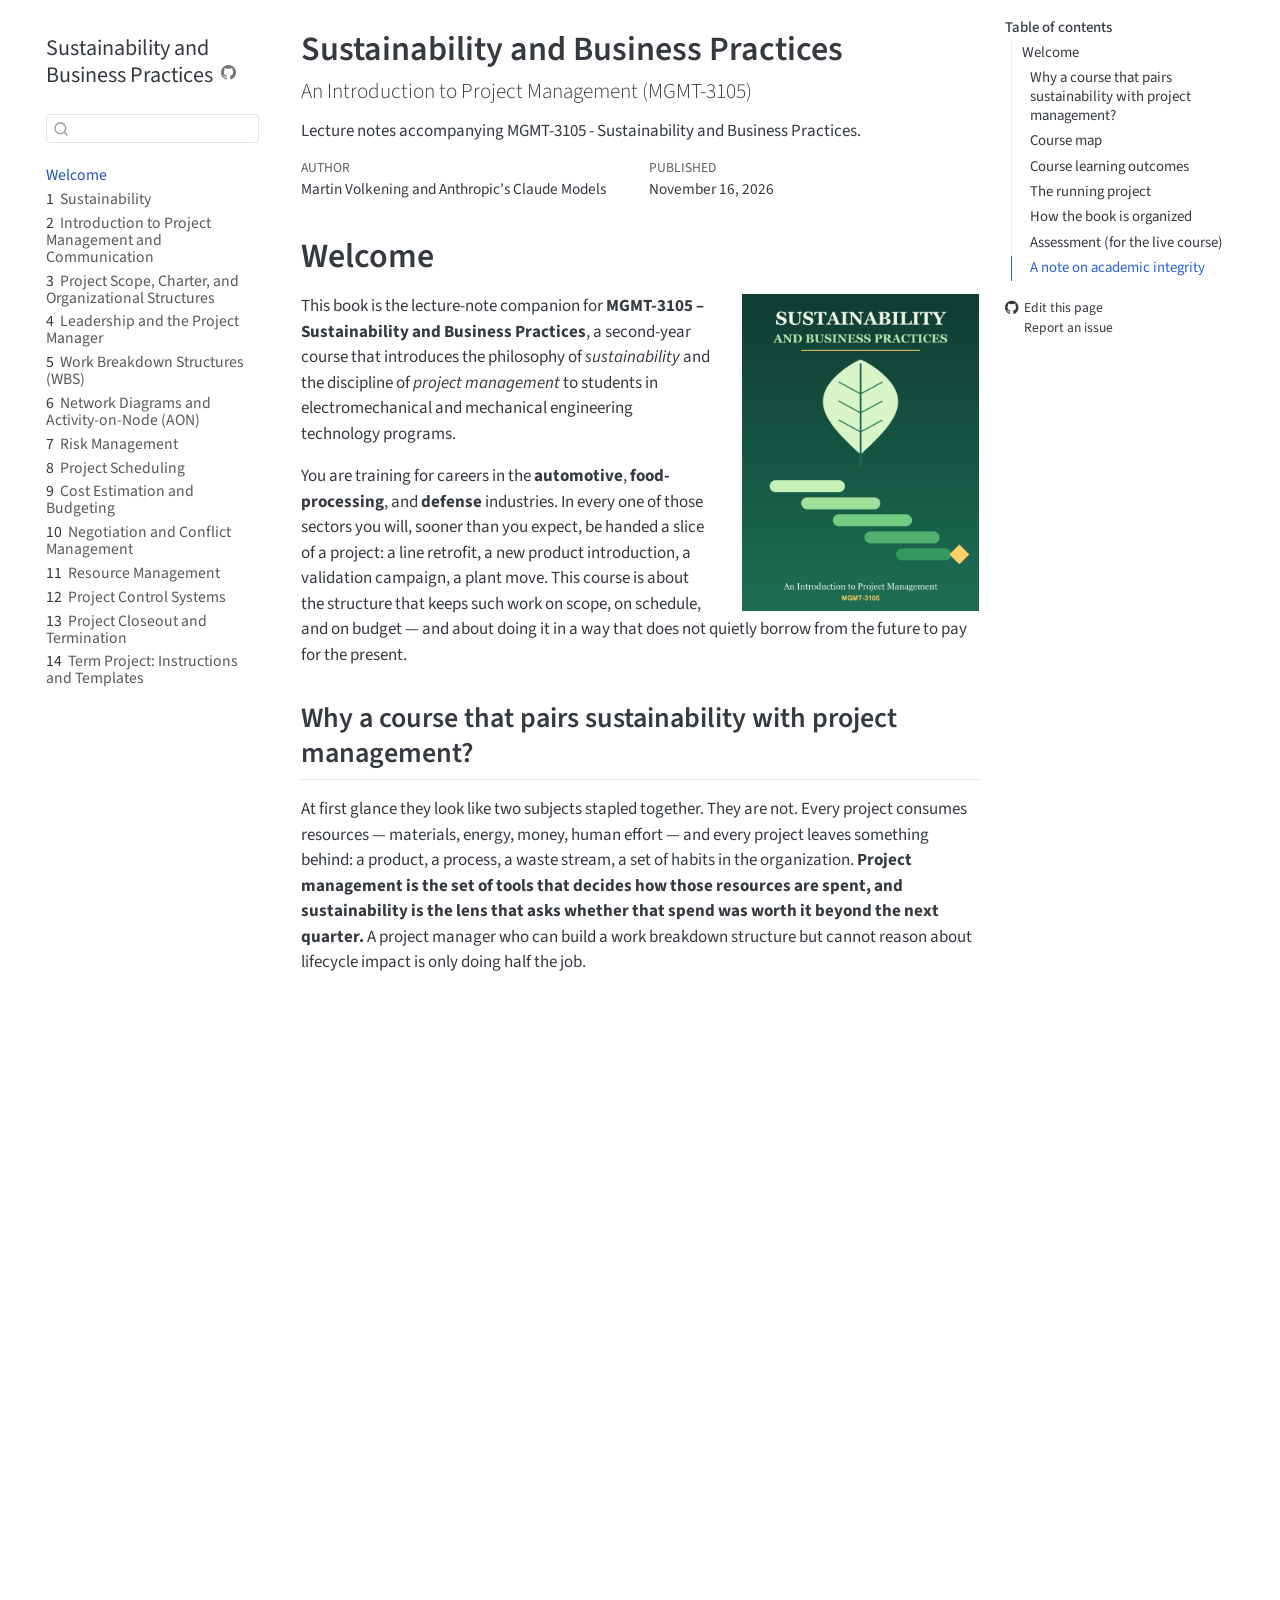
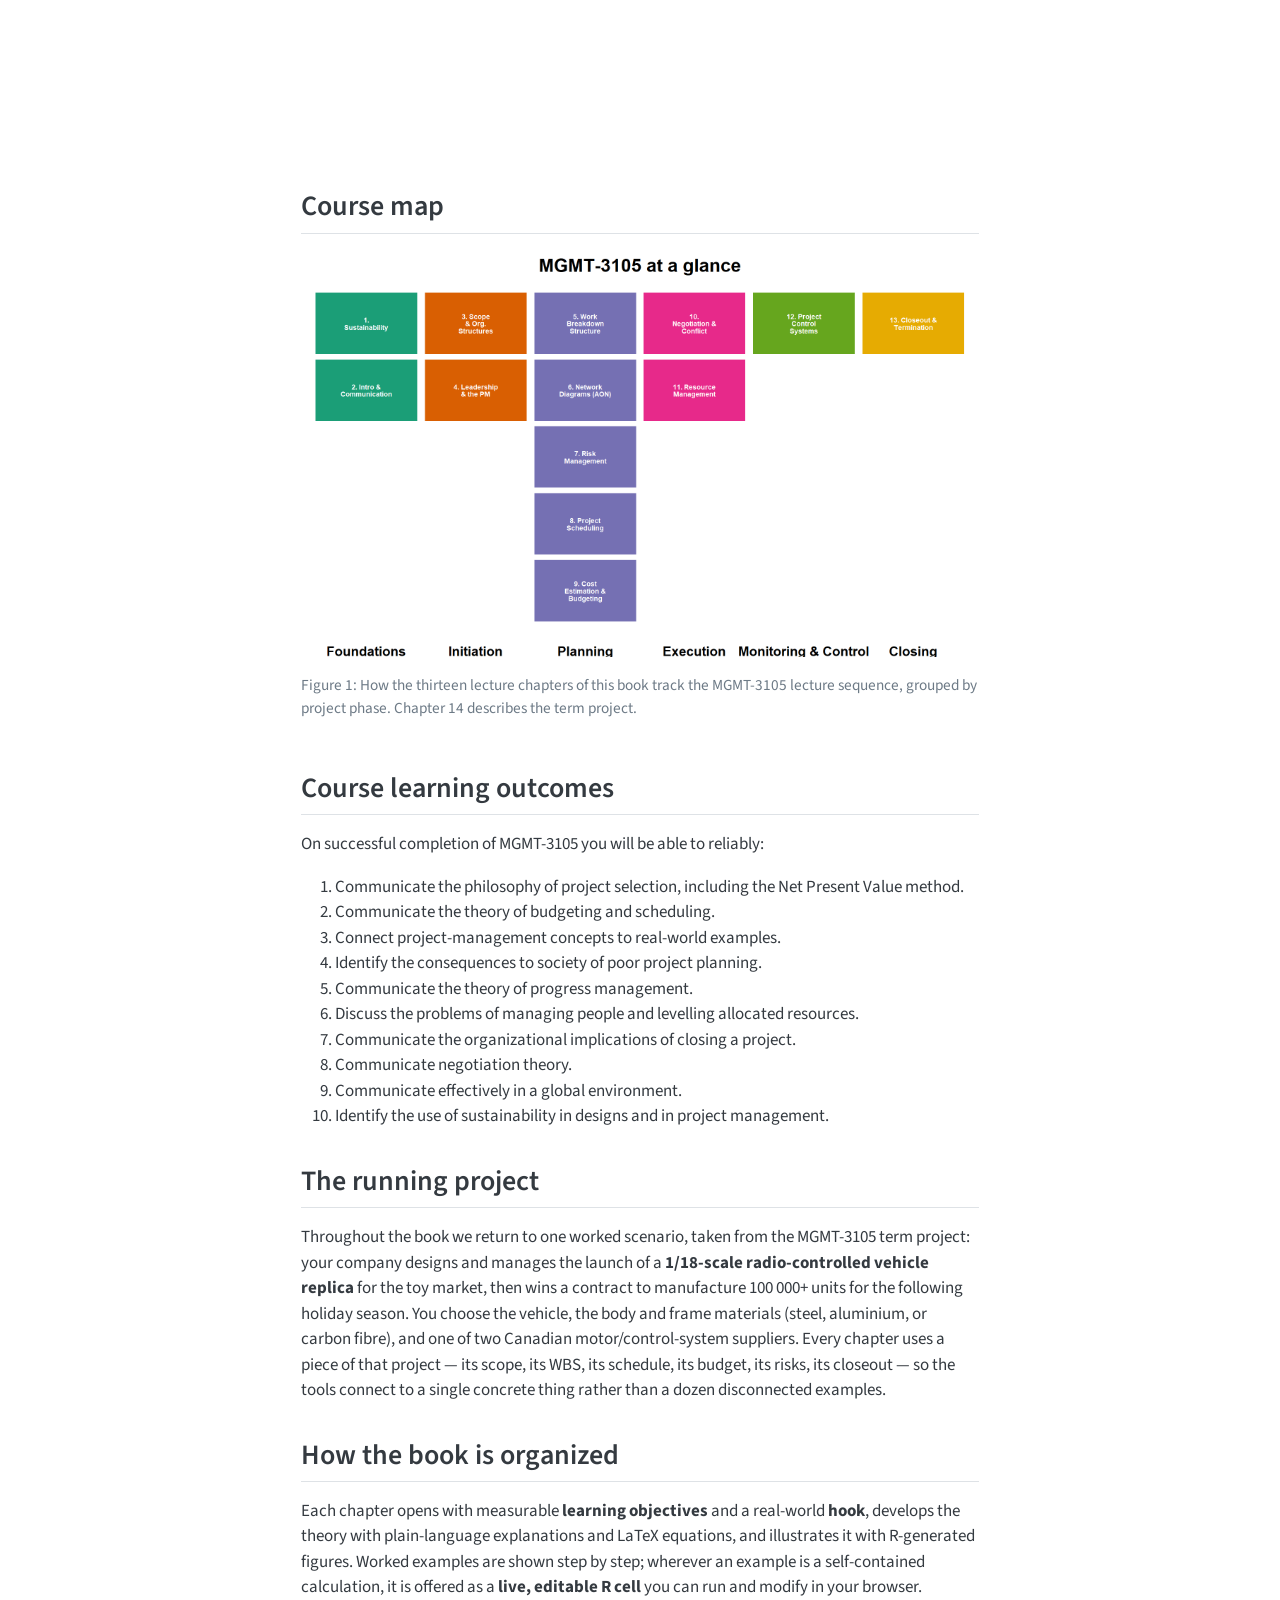
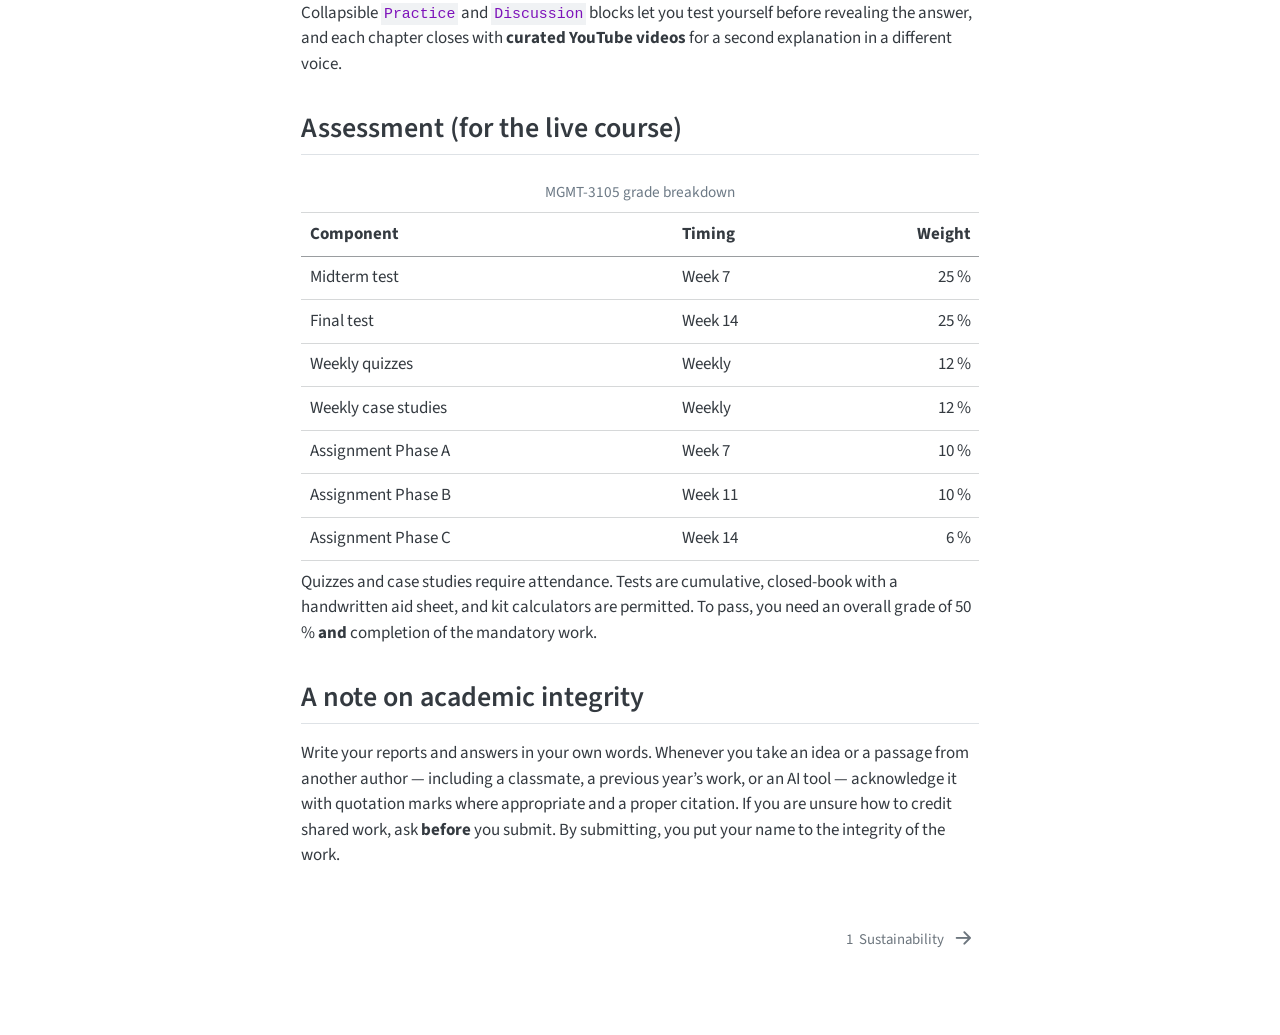
==== commit 71a0f7b5: "deploy: e4273d6b1a2d217001b6a6acdc16a4d959e19bc8" ====
--- a/index.html
+++ b/index.html
@@ -7,7 +7,7 @@
 <meta name="viewport" content="width=device-width, initial-scale=1.0, user-scalable=yes">
 
 <meta name="author" content="Martin Volkening and Anthropic’s Claude Models">
-<meta name="dcterms.date" content="2026-11-06">
+<meta name="dcterms.date" content="2026-11-16">
 <meta name="description" content="Lecture notes accompanying MGMT-3105 - Sustainability and Business Practices.">
 
 <title>Sustainability and Business Practices</title>
@@ -262,7 +262,7 @@
     <div>
     <div class="quarto-title-meta-heading">Published</div>
     <div class="quarto-title-meta-contents">
-      <p class="date">November 6, 2026</p>
+      <p class="date">November 16, 2026</p>
     </div>
   </div>
   
@@ -299,7 +299,7 @@
 <img src="index_files/figure-html/fig-course-map-1.png" class="img-fluid quarto-figure quarto-figure-center figure-img" width="960">
 </div>
 <figcaption class="quarto-float-caption-bottom quarto-float-caption quarto-float-fig" id="fig-course-map-caption-0ceaefa1-69ba-4598-a22c-09a6ac19f8ca">
-Figure&nbsp;1: How the thirteen chapters of this book track the MGMT-3105 lecture sequence, grouped by project phase.
+Figure&nbsp;1: How the thirteen lecture chapters of this book track the MGMT-3105 lecture sequence, grouped by project phase. Chapter 14 describes the term project.
 </figcaption>
 </figure>
 </div>
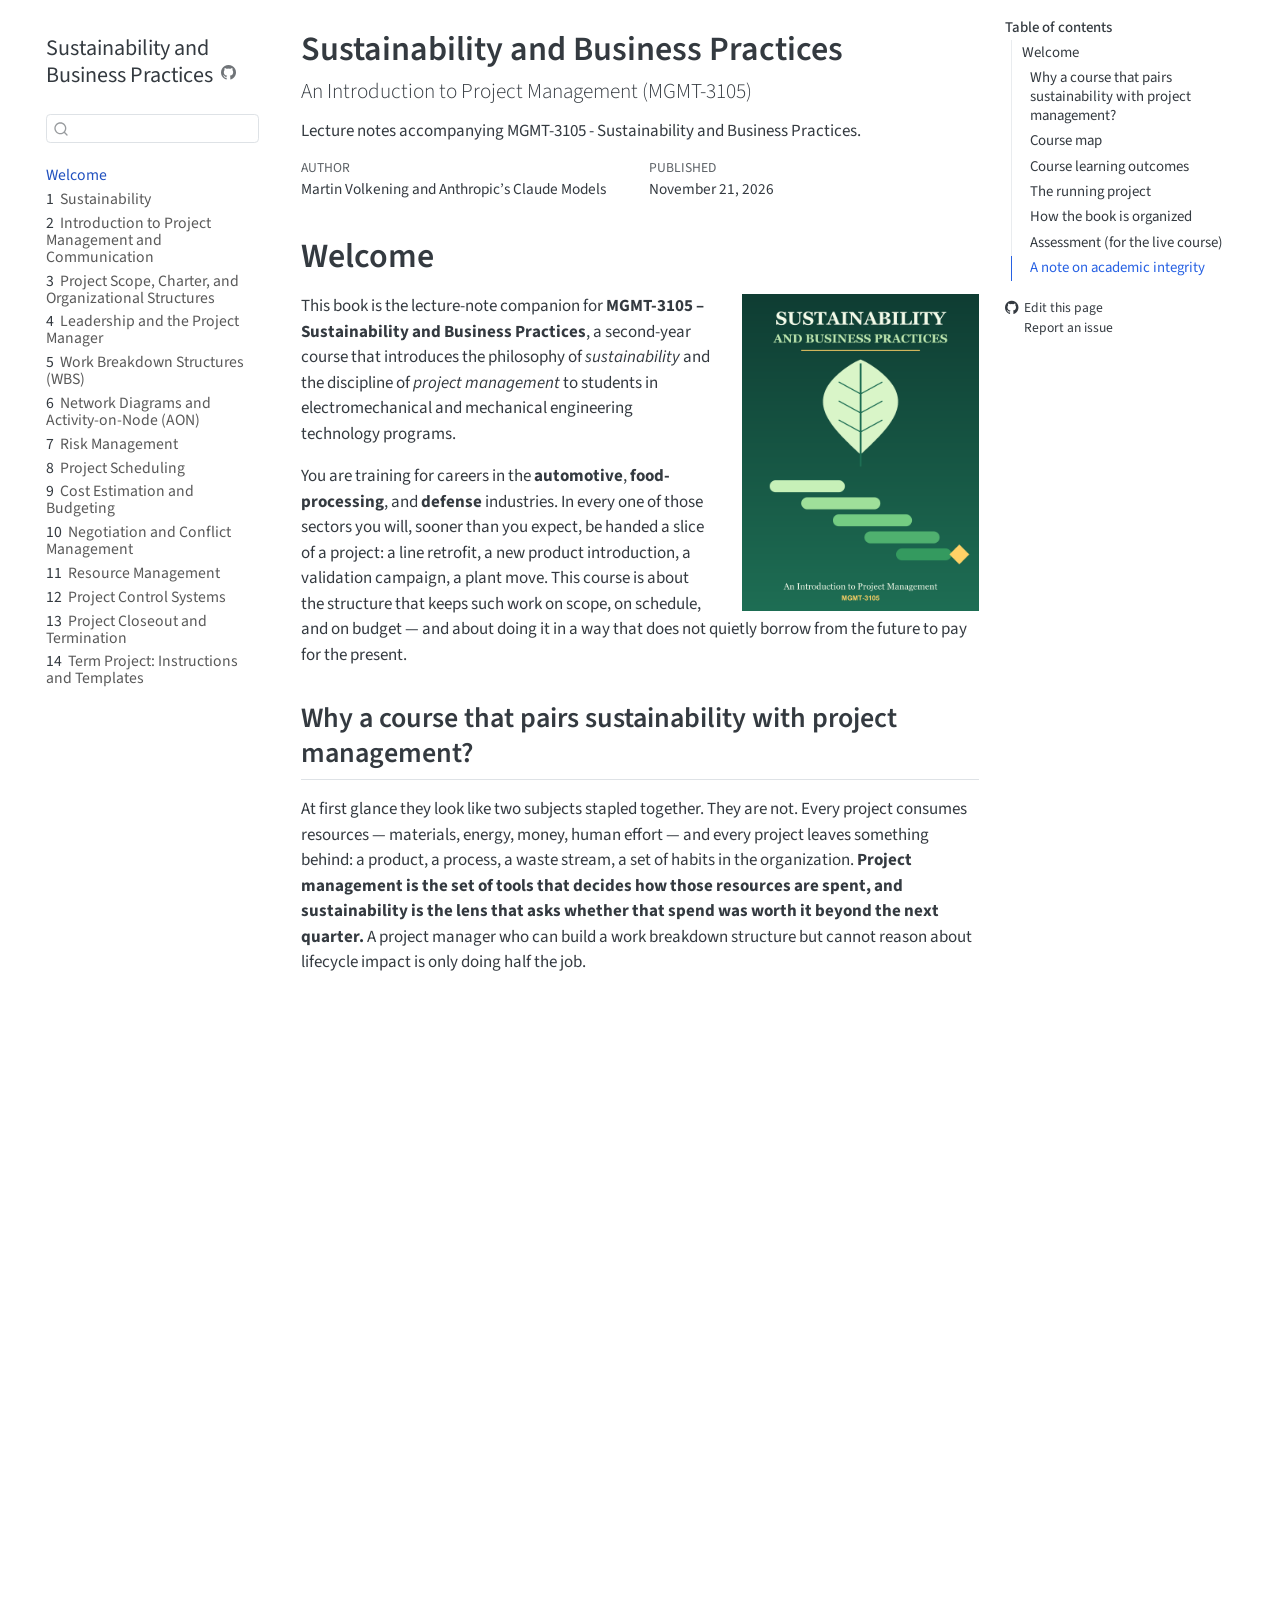
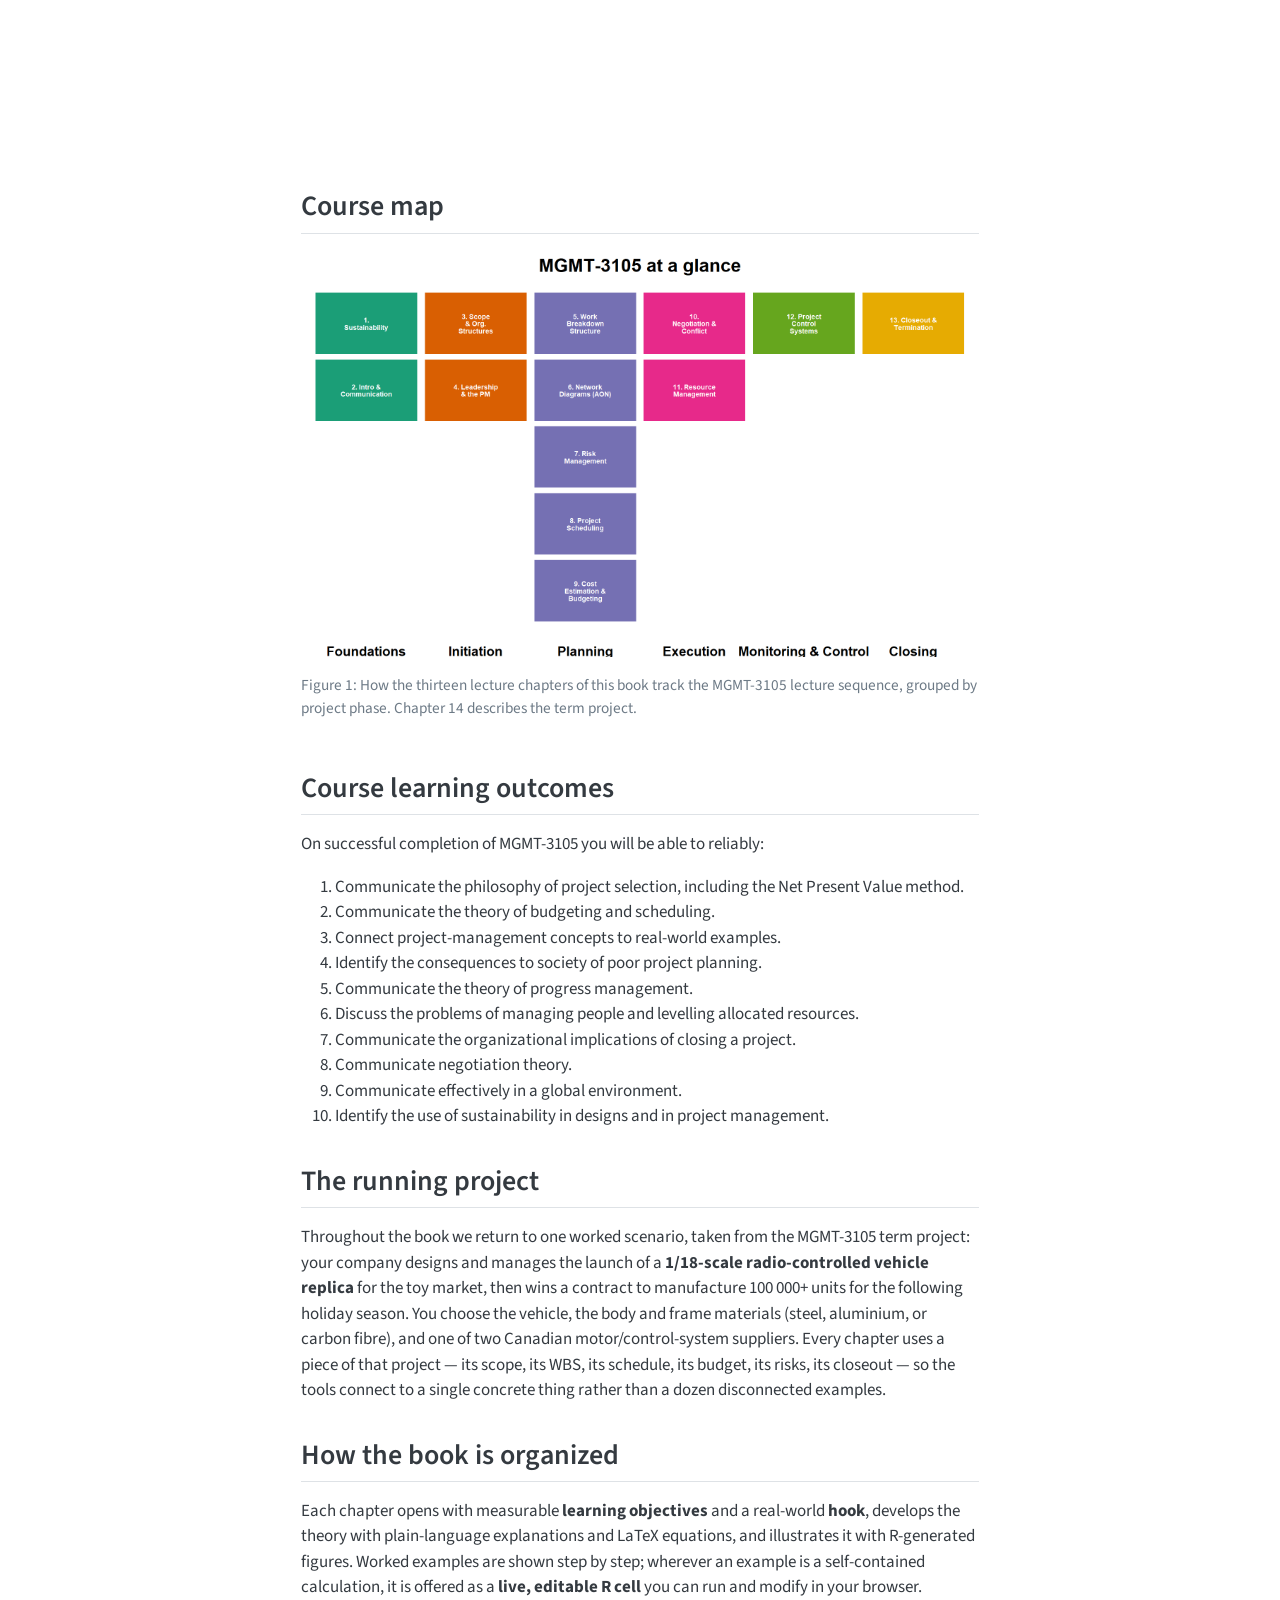
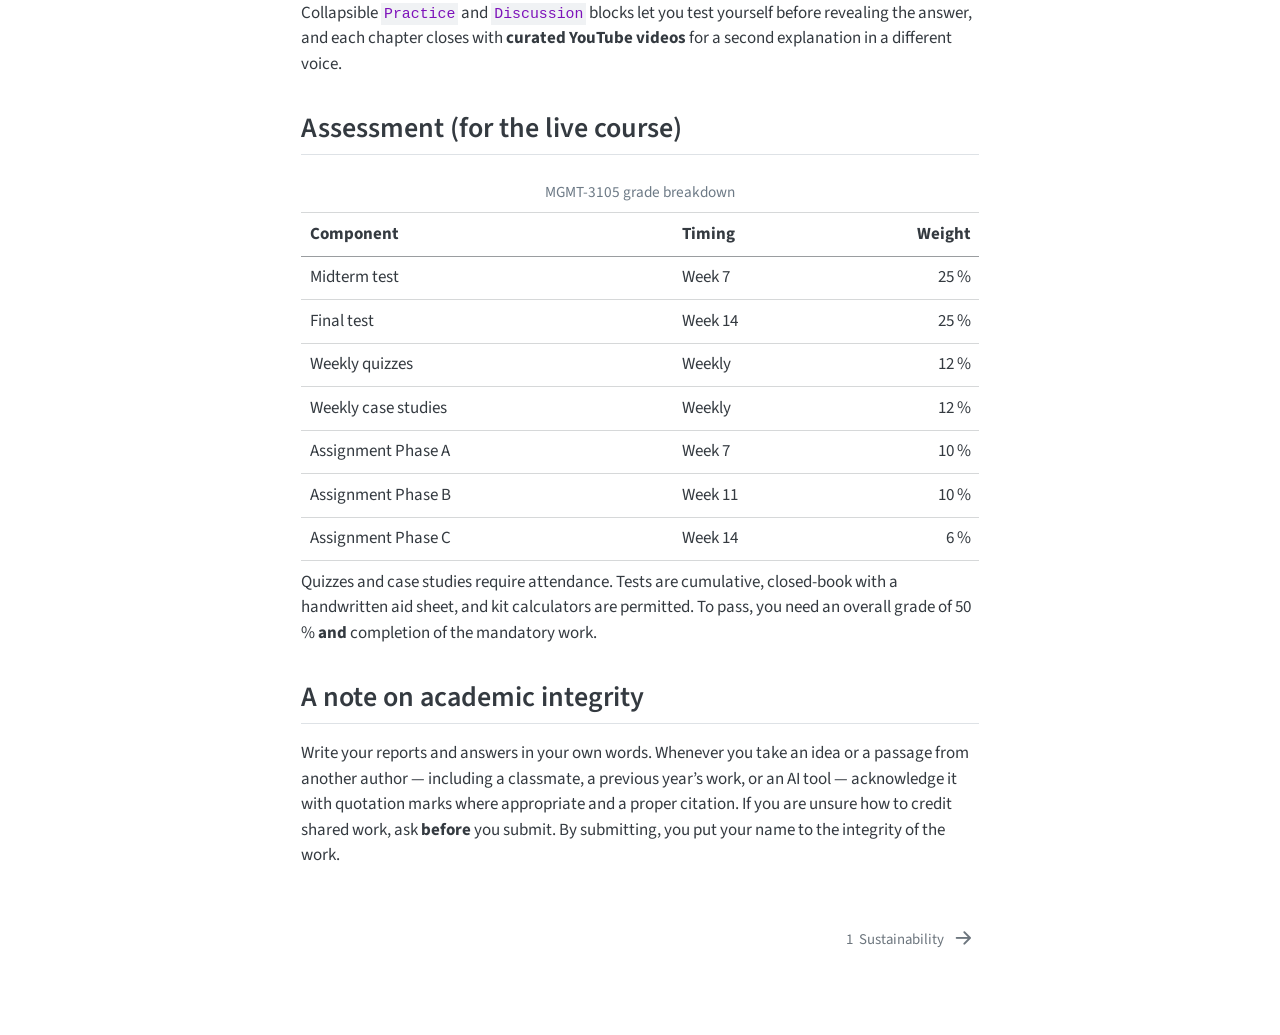
==== commit 0a95aad7: "deploy: d9513f51c526354efae64375ea5d0942de883f6a" ====
--- a/index.html
+++ b/index.html
@@ -7,7 +7,7 @@
 <meta name="viewport" content="width=device-width, initial-scale=1.0, user-scalable=yes">
 
 <meta name="author" content="Martin Volkening and Anthropic’s Claude Models">
-<meta name="dcterms.date" content="2026-11-16">
+<meta name="dcterms.date" content="2026-11-21">
 <meta name="description" content="Lecture notes accompanying MGMT-3105 - Sustainability and Business Practices.">
 
 <title>Sustainability and Business Practices</title>
@@ -50,7 +50,7 @@
 <link href="site_libs/quarto-html/quarto-syntax-highlighting-63b5708e65d6cd79cd7618c58d0c21e7.css" rel="stylesheet" id="quarto-text-highlighting-styles">
 <script src="site_libs/bootstrap/bootstrap.min.js"></script>
 <link href="site_libs/bootstrap/bootstrap-icons.css" rel="stylesheet">
-<link href="site_libs/bootstrap/bootstrap-4c5e755a3bfe43f3706dcc37cc2065fe.min.css" rel="stylesheet" append-hash="true" id="quarto-bootstrap" data-mode="light">
+<link href="site_libs/bootstrap/bootstrap-554944da459c622dc457c1ed647c448c.min.css" rel="stylesheet" append-hash="true" id="quarto-bootstrap" data-mode="light">
 <script id="quarto-search-options" type="application/json">{
   "location": "sidebar",
   "copy-button": false,
@@ -262,7 +262,7 @@
     <div>
     <div class="quarto-title-meta-heading">Published</div>
     <div class="quarto-title-meta-contents">
-      <p class="date">November 16, 2026</p>
+      <p class="date">November 21, 2026</p>
     </div>
   </div>
   
